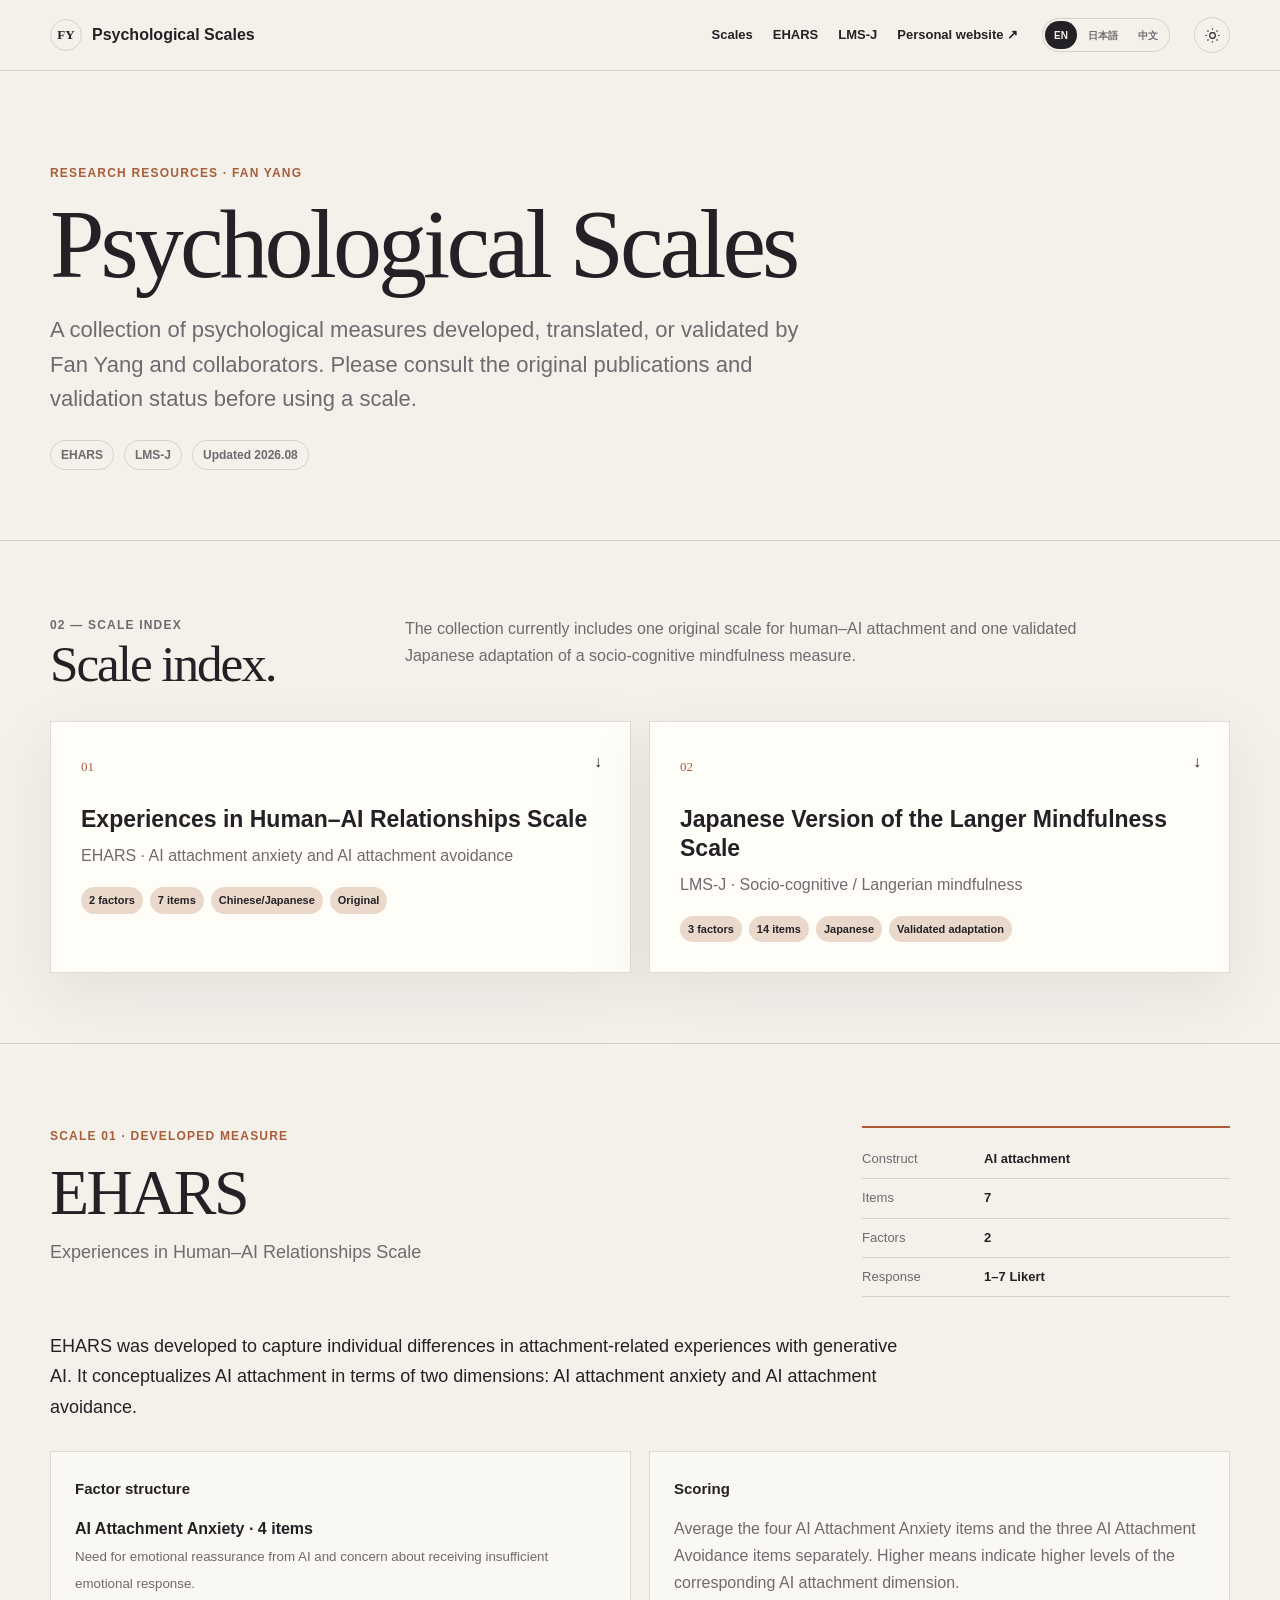
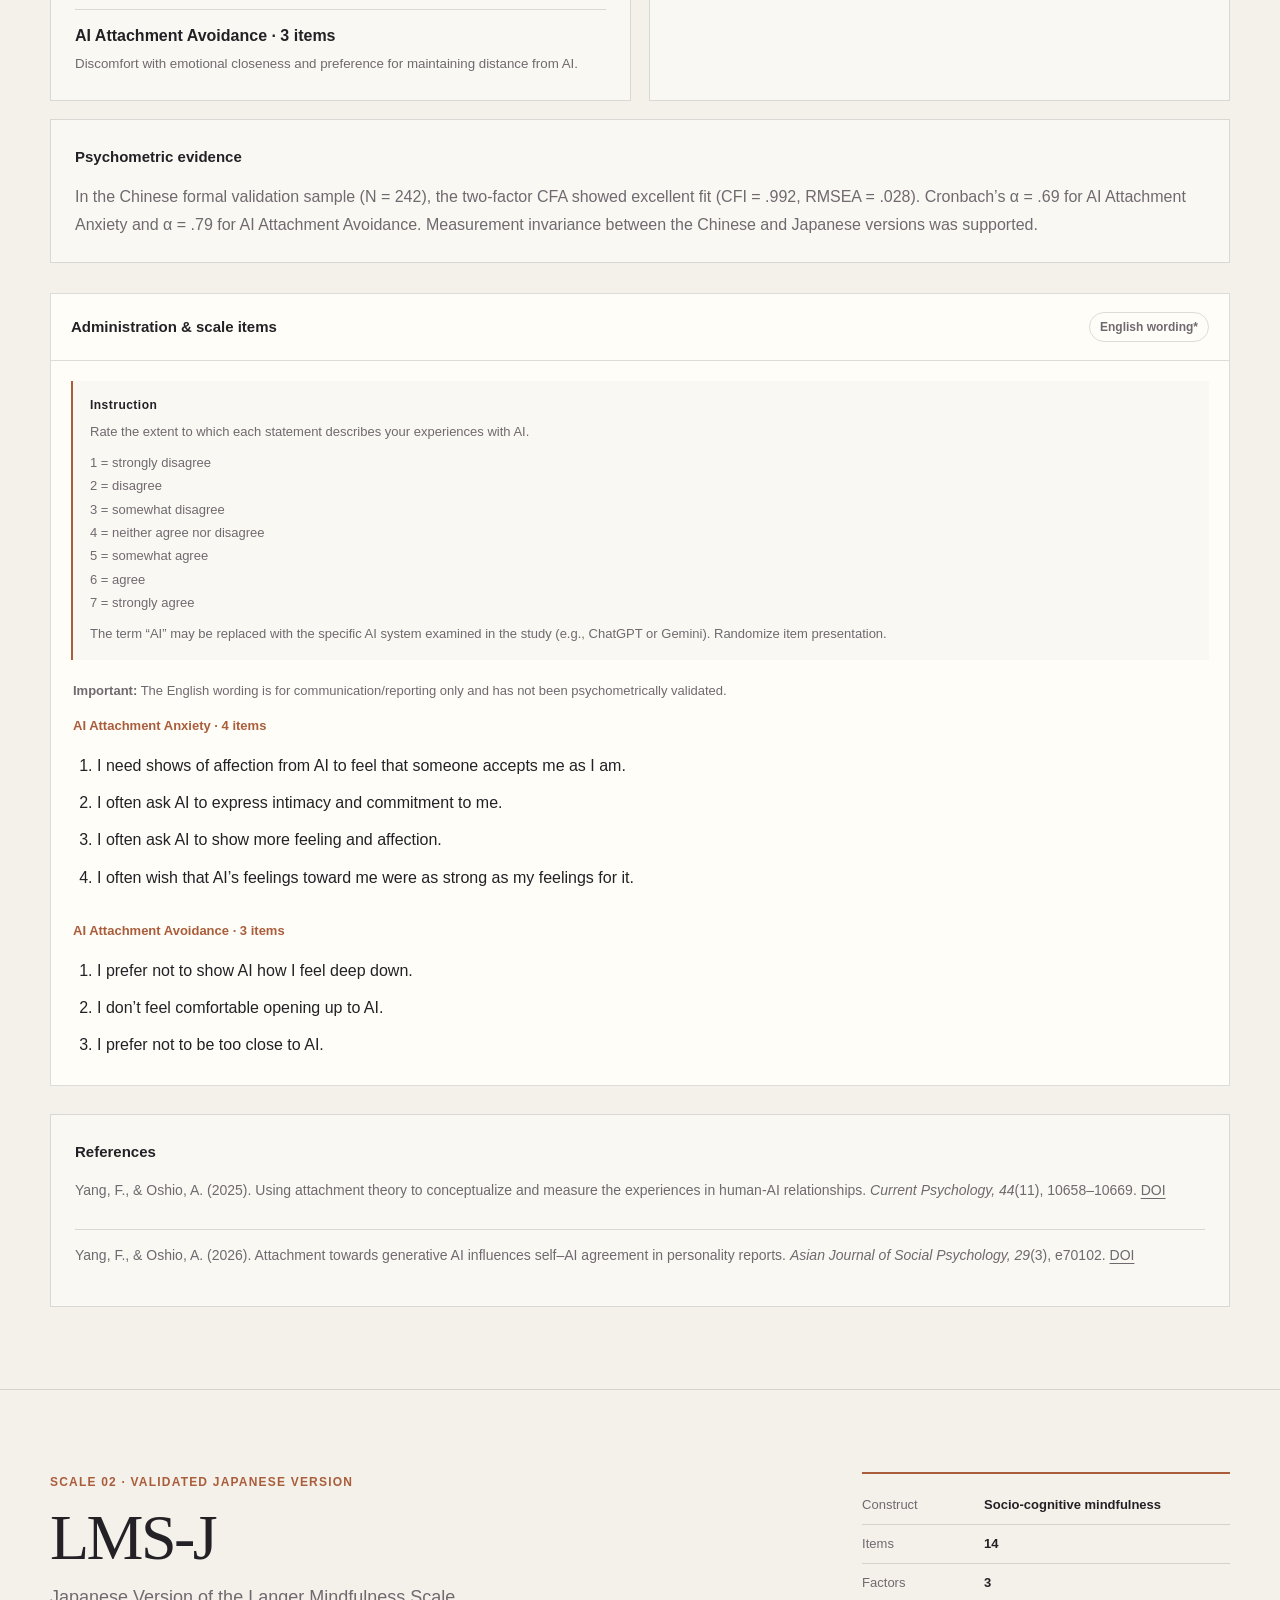
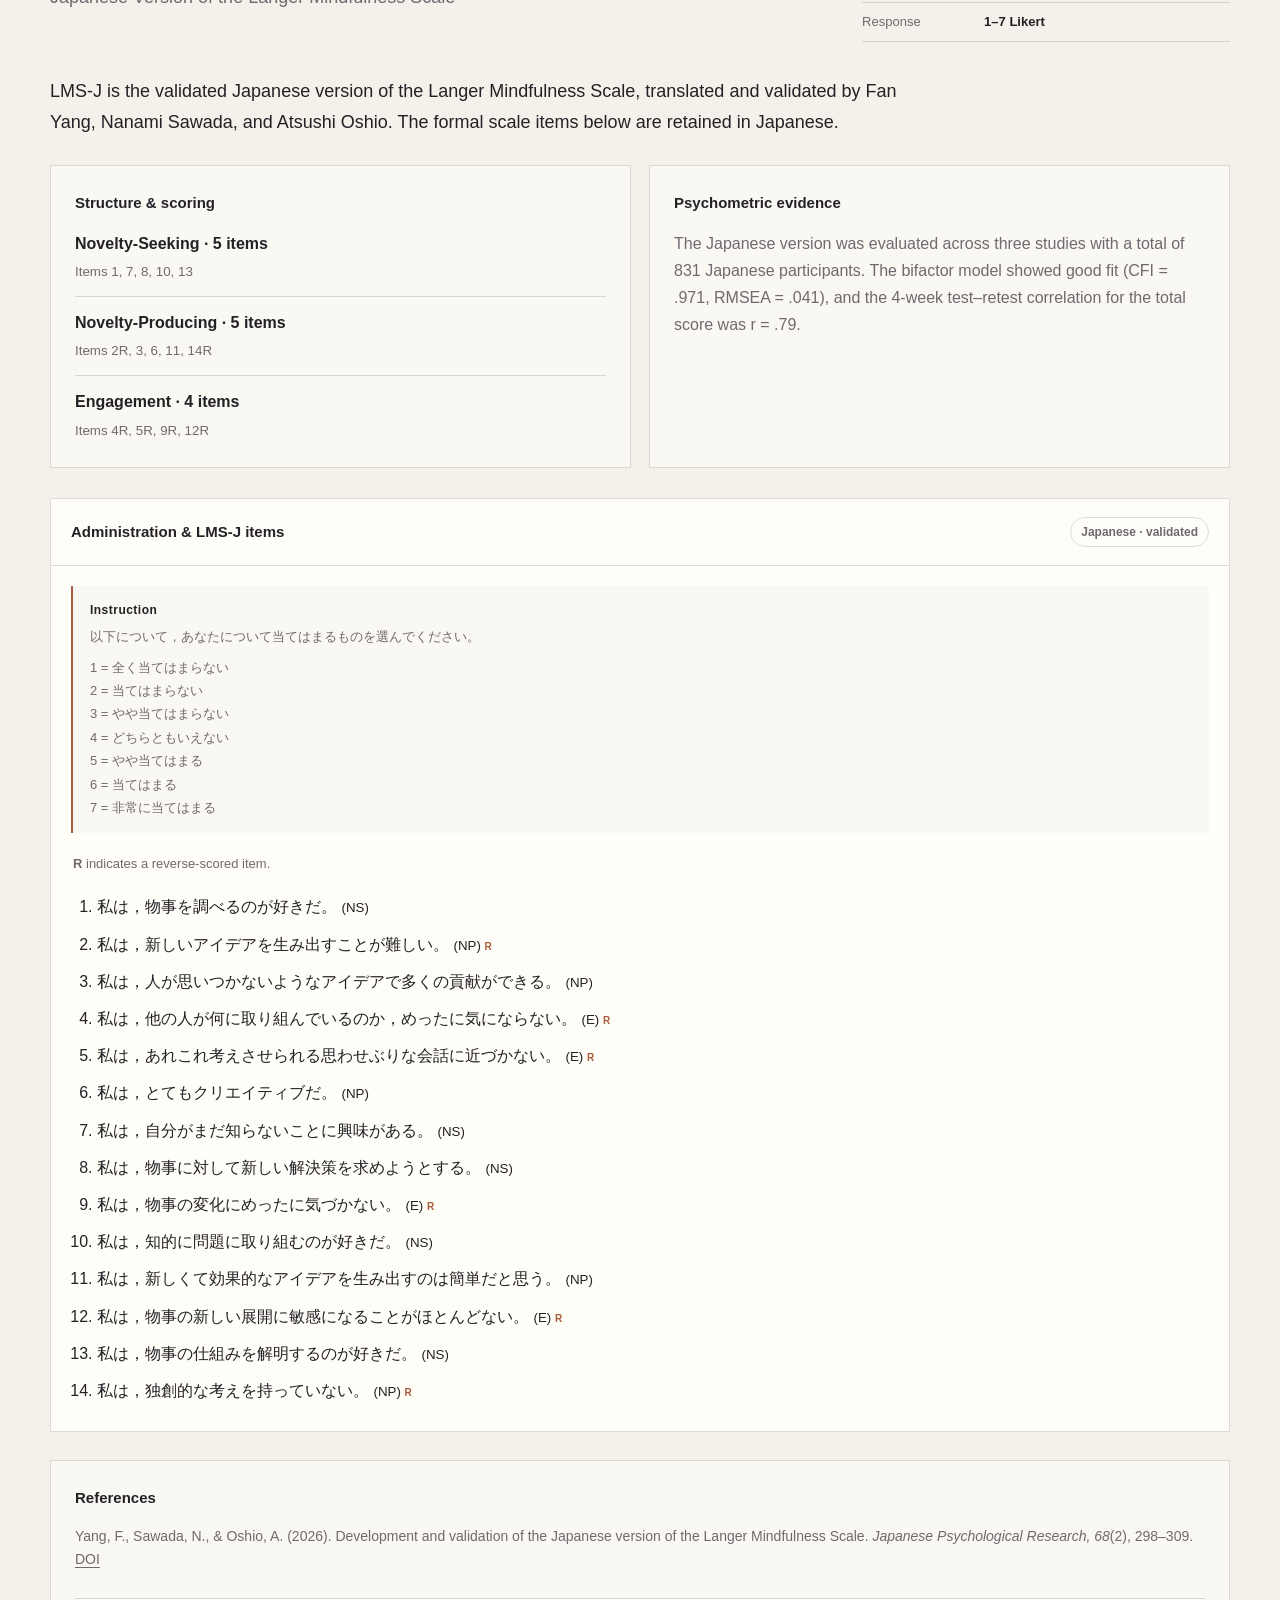
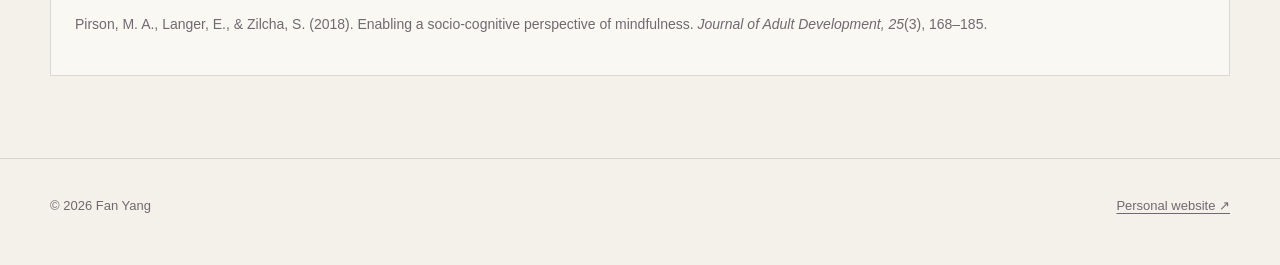
==== scales/index.html @ a1c9e7e7 "Consolidate current academic website" ====
<!doctype html>
<html lang="en" data-theme="light">
<head>
  <meta charset="utf-8"><meta name="viewport" content="width=device-width, initial-scale=1"><meta name="theme-color" content="#f4f1ea">
  <meta name="description" content="Psychological scales developed, translated, and validated by Fan Yang and collaborators, including the Experiences in Human–AI Relationships Scale (EHARS) and the Japanese Langer Mindfulness Scale (LMS-J).">
  <meta name="author" content="Fan Yang">
  <link rel="canonical" href="https://fanyang-psy.github.io/scales/">
  <link rel="alternate" hreflang="en" href="https://fanyang-psy.github.io/scales/"><link rel="alternate" hreflang="ja" href="https://fanyang-psy.github.io/scales/ja.html"><link rel="alternate" hreflang="zh-Hans" href="https://fanyang-psy.github.io/scales/zh.html"><link rel="alternate" hreflang="x-default" href="https://fanyang-psy.github.io/scales/">
  <link rel="icon" href="https://github.com/fanyang-psy.png" type="image/png"><link rel="stylesheet" href="static.css?v=20260829-1"><title>Psychological Scales | Fan Yang</title>
  <script src="/scales/language-router.js"></script>
  <script src="/visitor-stats.js" defer></script>
</head>
<body>
<header class="site-header"><div class="container nav"><a class="brand" href="/"><span class="mark">FY</span><span>Psychological Scales</span></a><nav class="nav-links"><a href="#scales">Scales</a><a href="#ehars">EHARS</a><a href="#lms-j">LMS-J</a><a class="home-link" href="/">Personal website ↗︎</a></nav><div class="lang-switch" aria-label="Language"><a href="/scales/" aria-current="page">EN</a><a href="/scales/ja.html">日本語</a><a href="/scales/zh.html">中文</a></div><button class="icon-btn" type="button" data-theme-toggle aria-label="Switch theme"><svg class="sun-icon" aria-hidden="true" viewBox="0 0 24 24"><circle cx="12" cy="12" r="4"></circle><path d="M12 2v2M12 20v2M4.93 4.93l1.42 1.42M17.66 17.66l1.41 1.41M2 12h2M20 12h2M4.93 19.07l1.42-1.42M17.66 6.34l1.41-1.41"></path></svg><svg class="moon-icon" aria-hidden="true" viewBox="0 0 24 24"><path d="M21 12.79A9 9 0 1 1 11.21 3 7 7 0 0 0 21 12.79Z"></path></svg></button></div></header>
<main>
<section class="hero"><div class="container"><p class="kicker">Research resources · Fan Yang</p><h1>Psychological Scales</h1><p class="hero-copy">A collection of psychological measures developed, translated, or validated by Fan Yang and collaborators. Please consult the original publications and validation status before using a scale.</p><div class="hero-meta"><span class="pill">EHARS</span><span class="pill">LMS-J</span><span class="pill">Updated 2026.08</span></div></div></section>
<section class="section" id="scales"><div class="container"><div class="section-head"><div><p class="eyebrow">02 — Scale index</p><h2>Scale index.</h2></div><p>The collection currently includes one original scale for human–AI attachment and one validated Japanese adaptation of a socio-cognitive mindfulness measure.</p></div><div class="scale-index"><a class="scale-card" href="#ehars"><span class="scale-number">01</span><span class="arrow">↓</span><h3>Experiences in Human–AI Relationships Scale</h3><p>EHARS · AI attachment anxiety and AI attachment avoidance</p><div class="scale-tags"><span>2 factors</span><span>7 items</span><span>Chinese/Japanese</span><span>Original</span></div></a><a class="scale-card" href="#lms-j"><span class="scale-number">02</span><span class="arrow">↓</span><h3>Japanese Version of the Langer Mindfulness Scale</h3><p>LMS-J · Socio-cognitive / Langerian mindfulness</p><div class="scale-tags"><span>3 factors</span><span>14 items</span><span>Japanese</span><span>Validated adaptation</span></div></a></div></div></section>
<section class="section scale-section" id="ehars"><div class="container"><div class="scale-hero"><div class="scale-title"><p class="eyebrow">Scale 01 · Developed measure</p><h2>EHARS</h2><p class="full-name">Experiences in Human–AI Relationships Scale</p></div><div class="status-box"><div class="status-row"><span>Construct</span><b>AI attachment</b></div><div class="status-row"><span>Items</span><b>7</b></div><div class="status-row"><span>Factors</span><b>2</b></div><div class="status-row"><span>Response</span><b>1–7 Likert</b></div></div></div><p class="lead">EHARS was developed to capture individual differences in attachment-related experiences with generative AI. It conceptualizes AI attachment in terms of two dimensions: AI attachment anxiety and AI attachment avoidance.</p><div class="content-grid"><div class="panel"><h3>Factor structure</h3><div class="factor-list"><div class="factor"><b>AI Attachment Anxiety · 4 items</b><small>Need for emotional reassurance from AI and concern about receiving insufficient emotional response.</small></div><div class="factor"><b>AI Attachment Avoidance · 3 items</b><small>Discomfort with emotional closeness and preference for maintaining distance from AI.</small></div></div></div><div class="panel"><h3>Scoring</h3><p>Average the four AI Attachment Anxiety items and the three AI Attachment Avoidance items separately. Higher means indicate higher levels of the corresponding AI attachment dimension.</p></div><div class="panel wide"><h3>Psychometric evidence</h3><p>In the Chinese formal validation sample (N = 242), the two-factor CFA showed excellent fit (CFI = .992, RMSEA = .028). Cronbach’s α = .69 for AI Attachment Anxiety and α = .79 for AI Attachment Avoidance. Measurement invariance between the Chinese and Japanese versions was supported.</p></div></div><div class="items-wrap"><div class="items-head"><h3>Administration & scale items</h3><span class="pill">English wording*</span></div><div class="instruction"><b>Instruction</b><p>Rate the extent to which each statement describes your experiences with AI.</p><p class="response-options">1 = strongly disagree<br>2 = disagree<br>3 = somewhat disagree<br>4 = neither agree nor disagree<br>5 = somewhat agree<br>6 = agree<br>7 = strongly agree</p><p class="response-options">The term “AI” may be replaced with the specific AI system examined in the study (e.g., ChatGPT or Gemini). Randomize item presentation.</p></div><div class="item-body"><p class="item-note"><strong>Important:</strong> The English wording is for communication/reporting only and has not been psychometrically validated.</p><div class="item-group"><h4>AI Attachment Anxiety · 4 items</h4><ol class="item-list"><li>I need shows of affection from AI to feel that someone accepts me as I am.</li><li>I often ask AI to express intimacy and commitment to me.</li><li>I often ask AI to show more feeling and affection.</li><li>I often wish that AI’s feelings toward me were as strong as my feelings for it.</li></ol></div><div class="item-group"><h4>AI Attachment Avoidance · 3 items</h4><ol class="item-list"><li>I prefer not to show AI how I feel deep down.</li><li>I don’t feel comfortable opening up to AI.</li><li>I prefer not to be too close to AI.</li></ol></div></div></div><div class="content-grid"><div class="panel wide"><h3>References</h3><div class="refs"><div class="ref"><p>Yang, F., & Oshio, A. (2025). Using attachment theory to conceptualize and measure the experiences in human-AI relationships. <em>Current Psychology, 44</em>(11), 10658–10669. <a href="https://doi.org/10.1007/s12144-025-07917-6" target="_blank" rel="noopener">DOI</a></p></div><div class="ref"><p>Yang, F., & Oshio, A. (2026). Attachment towards generative AI influences self–AI agreement in personality reports. <em>Asian Journal of Social Psychology, 29</em>(3), e70102. <a href="https://doi.org/10.1111/ajsp.70102" target="_blank" rel="noopener">DOI</a></p></div></div></div></div></div></section>
<section class="section scale-section" id="lms-j"><div class="container"><div class="scale-hero"><div class="scale-title"><p class="eyebrow">Scale 02 · Validated Japanese version</p><h2>LMS-J</h2><p class="full-name">Japanese Version of the Langer Mindfulness Scale</p></div><div class="status-box"><div class="status-row"><span>Construct</span><b>Socio-cognitive mindfulness</b></div><div class="status-row"><span>Items</span><b>14</b></div><div class="status-row"><span>Factors</span><b>3</b></div><div class="status-row"><span>Response</span><b>1–7 Likert</b></div></div></div><p class="lead">LMS-J is the validated Japanese version of the Langer Mindfulness Scale, translated and validated by Fan Yang, Nanami Sawada, and Atsushi Oshio. The formal scale items below are retained in Japanese.</p><div class="content-grid"><div class="panel"><h3>Structure & scoring</h3><div class="factor-list"><div class="factor"><b>Novelty-Seeking · 5 items</b><small>Items 1, 7, 8, 10, 13</small></div><div class="factor"><b>Novelty-Producing · 5 items</b><small>Items 2R, 3, 6, 11, 14R</small></div><div class="factor"><b>Engagement · 4 items</b><small>Items 4R, 5R, 9R, 12R</small></div></div></div><div class="panel"><h3>Psychometric evidence</h3><p>The Japanese version was evaluated across three studies with a total of 831 Japanese participants. The bifactor model showed good fit (CFI = .971, RMSEA = .041), and the 4-week test–retest correlation for the total score was r = .79.</p></div></div><div class="items-wrap"><div class="items-head"><h3>Administration & LMS-J items</h3><span class="pill">Japanese · validated</span></div><div class="instruction"><b>Instruction</b><p>以下について，あなたについて当てはまるものを選んでください。</p><p class="response-options">1 = 全く当てはまらない<br>2 = 当てはまらない<br>3 = やや当てはまらない<br>4 = どちらともいえない<br>5 = やや当てはまる<br>6 = 当てはまる<br>7 = 非常に当てはまる</p></div><div class="item-body"><p class="item-note"><strong>R</strong> indicates a reverse-scored item.</p><ol class="item-list"><li>私は，物事を調べるのが好きだ。 <small>(NS)</small></li><li>私は，新しいアイデアを生み出すことが難しい。 <small>(NP) <span class="reverse">R</span></small></li><li>私は，人が思いつかないようなアイデアで多くの貢献ができる。 <small>(NP)</small></li><li>私は，他の人が何に取り組んでいるのか，めったに気にならない。 <small>(E) <span class="reverse">R</span></small></li><li>私は，あれこれ考えさせられる思わせぶりな会話に近づかない。 <small>(E) <span class="reverse">R</span></small></li><li>私は，とてもクリエイティブだ。 <small>(NP)</small></li><li>私は，自分がまだ知らないことに興味がある。 <small>(NS)</small></li><li>私は，物事に対して新しい解決策を求めようとする。 <small>(NS)</small></li><li>私は，物事の変化にめったに気づかない。 <small>(E) <span class="reverse">R</span></small></li><li>私は，知的に問題に取り組むのが好きだ。 <small>(NS)</small></li><li>私は，新しくて効果的なアイデアを生み出すのは簡単だと思う。 <small>(NP)</small></li><li>私は，物事の新しい展開に敏感になることがほとんどない。 <small>(E) <span class="reverse">R</span></small></li><li>私は，物事の仕組みを解明するのが好きだ。 <small>(NS)</small></li><li>私は，独創的な考えを持っていない。 <small>(NP) <span class="reverse">R</span></small></li></ol></div></div><div class="content-grid"><div class="panel wide"><h3>References</h3><div class="refs"><div class="ref"><p>Yang, F., Sawada, N., & Oshio, A. (2026). Development and validation of the Japanese version of the Langer Mindfulness Scale. <em>Japanese Psychological Research, 68</em>(2), 298–309. <a href="https://doi.org/10.1111/jpr.12490" target="_blank" rel="noopener">DOI</a></p></div><div class="ref"><p>Pirson, M. A., Langer, E., & Zilcha, S. (2018). Enabling a socio-cognitive perspective of mindfulness. <em>Journal of Adult Development, 25</em>(3), 168–185.</p></div></div></div></div></div></section>
</main><footer class="footer"><div class="container footer-inner"><span>© 2026 Fan Yang</span><a href="/">Personal website ↗︎</a></div></footer>
<script>(()=>{const r=document.documentElement,b=document.querySelector('[data-theme-toggle]');const s=localStorage.getItem('theme');if(s==='dark'||s==='light')r.dataset.theme=s;b?.addEventListener('click',()=>{const n=r.dataset.theme==='dark'?'light':'dark';r.dataset.theme=n;localStorage.setItem('theme',n)})})();</script>
</body></html>
---- scales/static.css ----
:root{color-scheme:light;--bg:#f4f1ea;--surface:#faf8f3;--card:#fffdf8;--text:#242126;--muted:#706970;--line:rgba(36,33,38,.15);--accent:#aa5d3b;--accent-soft:#ead8ca;--sans:"Avenir Next",Avenir,"SF Pro Text","Helvetica Neue",Helvetica,"Segoe UI",Arial,sans-serif;--serif:Charter,"Iowan Old Style",Baskerville,Georgia,"Hiragino Mincho ProN","Yu Mincho",serif;--max:1180px;--shadow:0 20px 60px rgba(36,33,38,.08)}[data-theme="dark"]{color-scheme:dark;--bg:#151417;--surface:#1c1a1f;--card:#242128;--text:#f0eee7;--muted:#b7b0b6;--line:rgba(240,238,231,.14);--accent:#e19268;--accent-soft:#3b2a25;--shadow:0 20px 60px rgba(0,0,0,.24)}*{box-sizing:border-box}html{scroll-behavior:smooth;scroll-padding-top:88px}body{margin:0;background:var(--bg);color:var(--text);font-family:var(--sans);font-size:16px;line-height:1.7;-webkit-font-smoothing:antialiased}html[lang="ja"] body{font-family:"Hiragino Sans","Yu Gothic",YuGothic,"Noto Sans JP",Meiryo,sans-serif}html[lang="zh-CN"] body{font-family:"PingFang SC","Microsoft YaHei","Noto Sans SC",Arial,sans-serif}a{color:inherit;text-decoration-thickness:1px;text-underline-offset:.2em}.container{width:min(calc(100% - 42px),var(--max));margin:auto}.site-header{position:sticky;top:0;z-index:20;border-bottom:1px solid var(--line);background:color-mix(in srgb,var(--bg) 90%,transparent);backdrop-filter:blur(14px)}.nav{min-height:70px;display:flex;align-items:center;gap:24px}.brand{display:flex;align-items:center;gap:10px;text-decoration:none;font-weight:700}.mark{width:32px;height:32px;display:grid;place-items:center;border:1px solid var(--line);border-radius:50%;font-family:var(--serif);font-size:13px}.nav-links{margin-left:auto;display:flex;align-items:center;gap:20px;font-size:13px;font-weight:650}.nav-links a{text-decoration:none}.lang-switch{display:flex;gap:2px;padding:2px;border:1px solid var(--line);border-radius:999px}.lang-switch a{display:flex;align-items:center;justify-content:center;min-height:28px;padding:0 9px;border-radius:999px;text-decoration:none;font-size:10px;font-weight:750;color:var(--muted)}.lang-switch a[aria-current="page"]{background:var(--text);color:var(--bg)}.icon-btn{width:36px;height:36px;padding:0;display:grid;place-items:center;border:1px solid var(--line);border-radius:999px;background:transparent;color:var(--text);cursor:pointer}.icon-btn svg{width:17px;height:17px;fill:none;stroke:currentColor;stroke-width:1.6}.moon-icon,[data-theme="dark"] .sun-icon{display:none}[data-theme="dark"] .moon-icon{display:block}.hero{padding:92px 0 70px;border-bottom:1px solid var(--line)}.kicker,.eyebrow{margin:0 0 14px;color:var(--accent);font-size:12px;font-weight:800;letter-spacing:.1em;text-transform:uppercase}.hero h1,.scale-title h2,.section-head h2{font-family:var(--serif);font-weight:500;letter-spacing:-.04em}.hero h1{max-width:850px;margin:0 0 22px;font-size:clamp(54px,8vw,98px);line-height:.96}.hero-copy{max-width:760px;margin:0;color:var(--muted);font-size:clamp(18px,2vw,22px);line-height:1.55}.hero-meta{display:flex;gap:10px;flex-wrap:wrap;margin-top:24px}.pill{display:inline-flex;align-items:center;min-height:30px;padding:4px 10px;border:1px solid var(--line);border-radius:999px;font-size:12px;font-weight:650;color:var(--muted)}.section{padding:70px 0;border-bottom:1px solid var(--line)}.section-head{display:grid;grid-template-columns:minmax(220px,.55fr) minmax(0,1.45fr);gap:42px;margin-bottom:30px}.section-head h2{margin:0;font-size:clamp(34px,4vw,52px);line-height:1.08}.section-head p{margin:4px 0 0;color:var(--muted);max-width:720px}.scale-index{display:grid;grid-template-columns:repeat(2,1fr);gap:18px}.scale-card{position:relative;padding:30px;border:1px solid var(--line);background:var(--card);text-decoration:none;box-shadow:var(--shadow)}.scale-card h3{margin:26px 0 8px;font-size:23px;line-height:1.25}.scale-card p{margin:0 0 18px;color:var(--muted)}.scale-number{color:var(--accent);font-family:var(--serif);font-size:13px}.arrow{position:absolute;right:28px;top:26px}.scale-tags{display:flex;flex-wrap:wrap;gap:7px}.scale-tags span{padding:4px 8px;border-radius:999px;background:var(--accent-soft);font-size:11px;font-weight:750}.scale-section{padding:82px 0}.scale-hero{display:grid;grid-template-columns:minmax(0,1.35fr) minmax(280px,.65fr);gap:48px;align-items:start;margin-bottom:34px}.scale-title h2{margin:0 0 12px;font-size:clamp(40px,5vw,66px);line-height:1}.full-name{margin:0;color:var(--muted);font-size:18px}.status-box{border-top:2px solid var(--accent);padding-top:12px}.status-row{display:grid;grid-template-columns:110px 1fr;gap:12px;padding:8px 0;border-bottom:1px solid var(--line);font-size:13px}.status-row span{color:var(--muted)}.lead{max-width:850px;font-size:18px;line-height:1.7}.content-grid{display:grid;grid-template-columns:repeat(2,1fr);gap:18px;margin-top:28px}.panel{padding:24px;border:1px solid var(--line);background:var(--surface)}.panel.wide{grid-column:1/-1}.panel h3{margin:0 0 14px;font-size:15px}.panel p{margin:0;color:var(--muted)}.factor-list{display:grid;gap:12px}.factor{padding-top:12px;border-top:1px solid var(--line)}.factor:first-child{padding-top:0;border-top:0}.factor b{display:block}.factor small{color:var(--muted)}.items-wrap{margin-top:30px;border:1px solid var(--line);background:var(--card)}.items-head{display:flex;justify-content:space-between;align-items:center;gap:16px;padding:18px 20px;border-bottom:1px solid var(--line)}.items-head h3{margin:0;font-size:15px}.instruction{margin:20px;padding:14px 17px;border-left:2px solid var(--accent);background:var(--surface)}.instruction b{display:block;margin-bottom:5px;font-size:12px;letter-spacing:.04em}.instruction p{margin:0;color:var(--muted);font-size:13px}.response-options{margin-top:8px!important;line-height:1.8}.item-body{padding:0 22px 22px}.item-group+.item-group{margin-top:24px}.item-group h4{margin:0 0 10px;color:var(--accent);font-size:13px}.item-list{margin:0;padding-left:24px}.item-list li{padding:5px 0}.item-note{color:var(--muted);font-size:13px}.reverse{color:var(--accent);font-size:10px;font-weight:800}.refs{display:grid;gap:12px}.ref{padding:14px 0;border-top:1px solid var(--line)}.ref:first-child{padding-top:0;border-top:0}.ref p{margin:0;font-size:14px}.footer{padding:36px 0 48px}.footer-inner{display:flex;justify-content:space-between;gap:24px;color:var(--muted);font-size:13px}@media(max-width:820px){.nav-links a:not(.home-link){display:none}.section-head,.scale-hero{grid-template-columns:1fr;gap:22px}.scale-index,.content-grid{grid-template-columns:1fr}.panel.wide{grid-column:auto}.container{width:min(calc(100% - 28px),var(--max))}}@media(max-width:560px){.lang-switch a{padding:0 7px;font-size:9px}.hero h1{font-size:50px}.nav{gap:10px}.brand>span:last-child{display:none}}
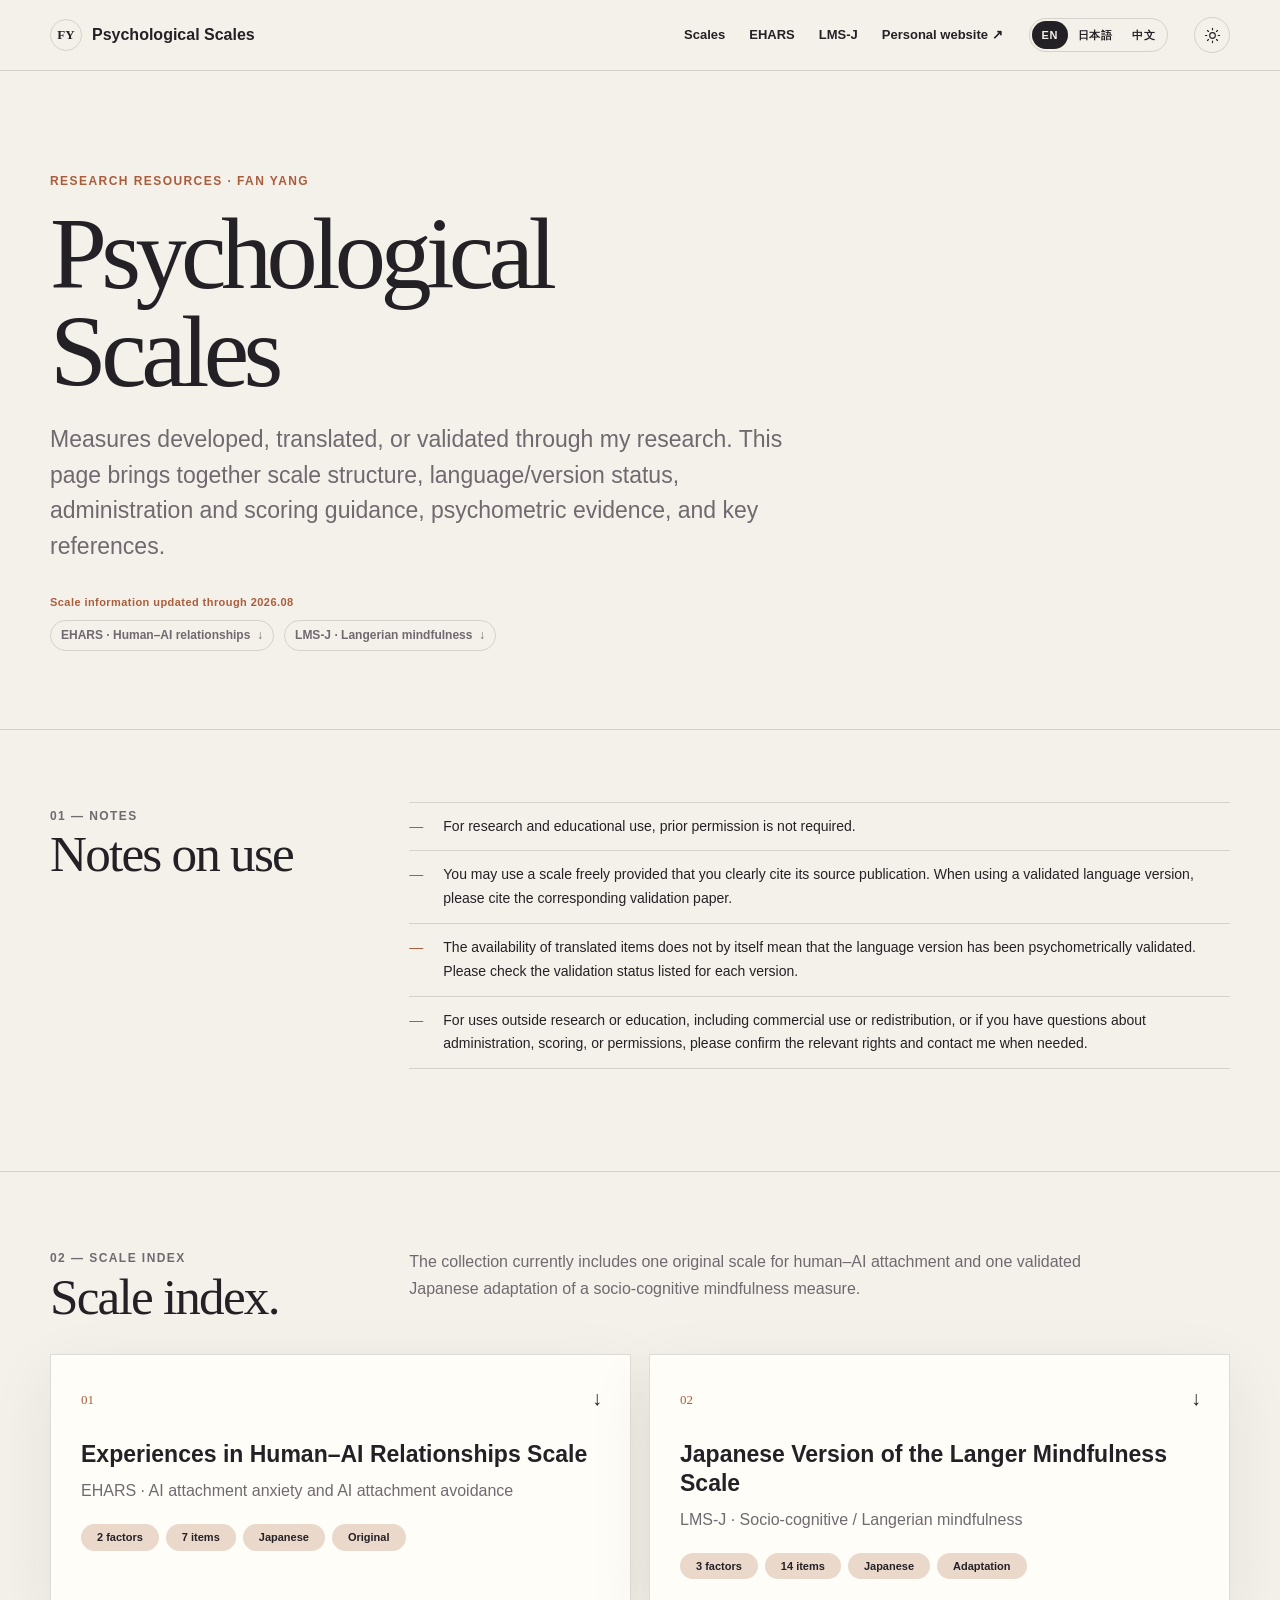
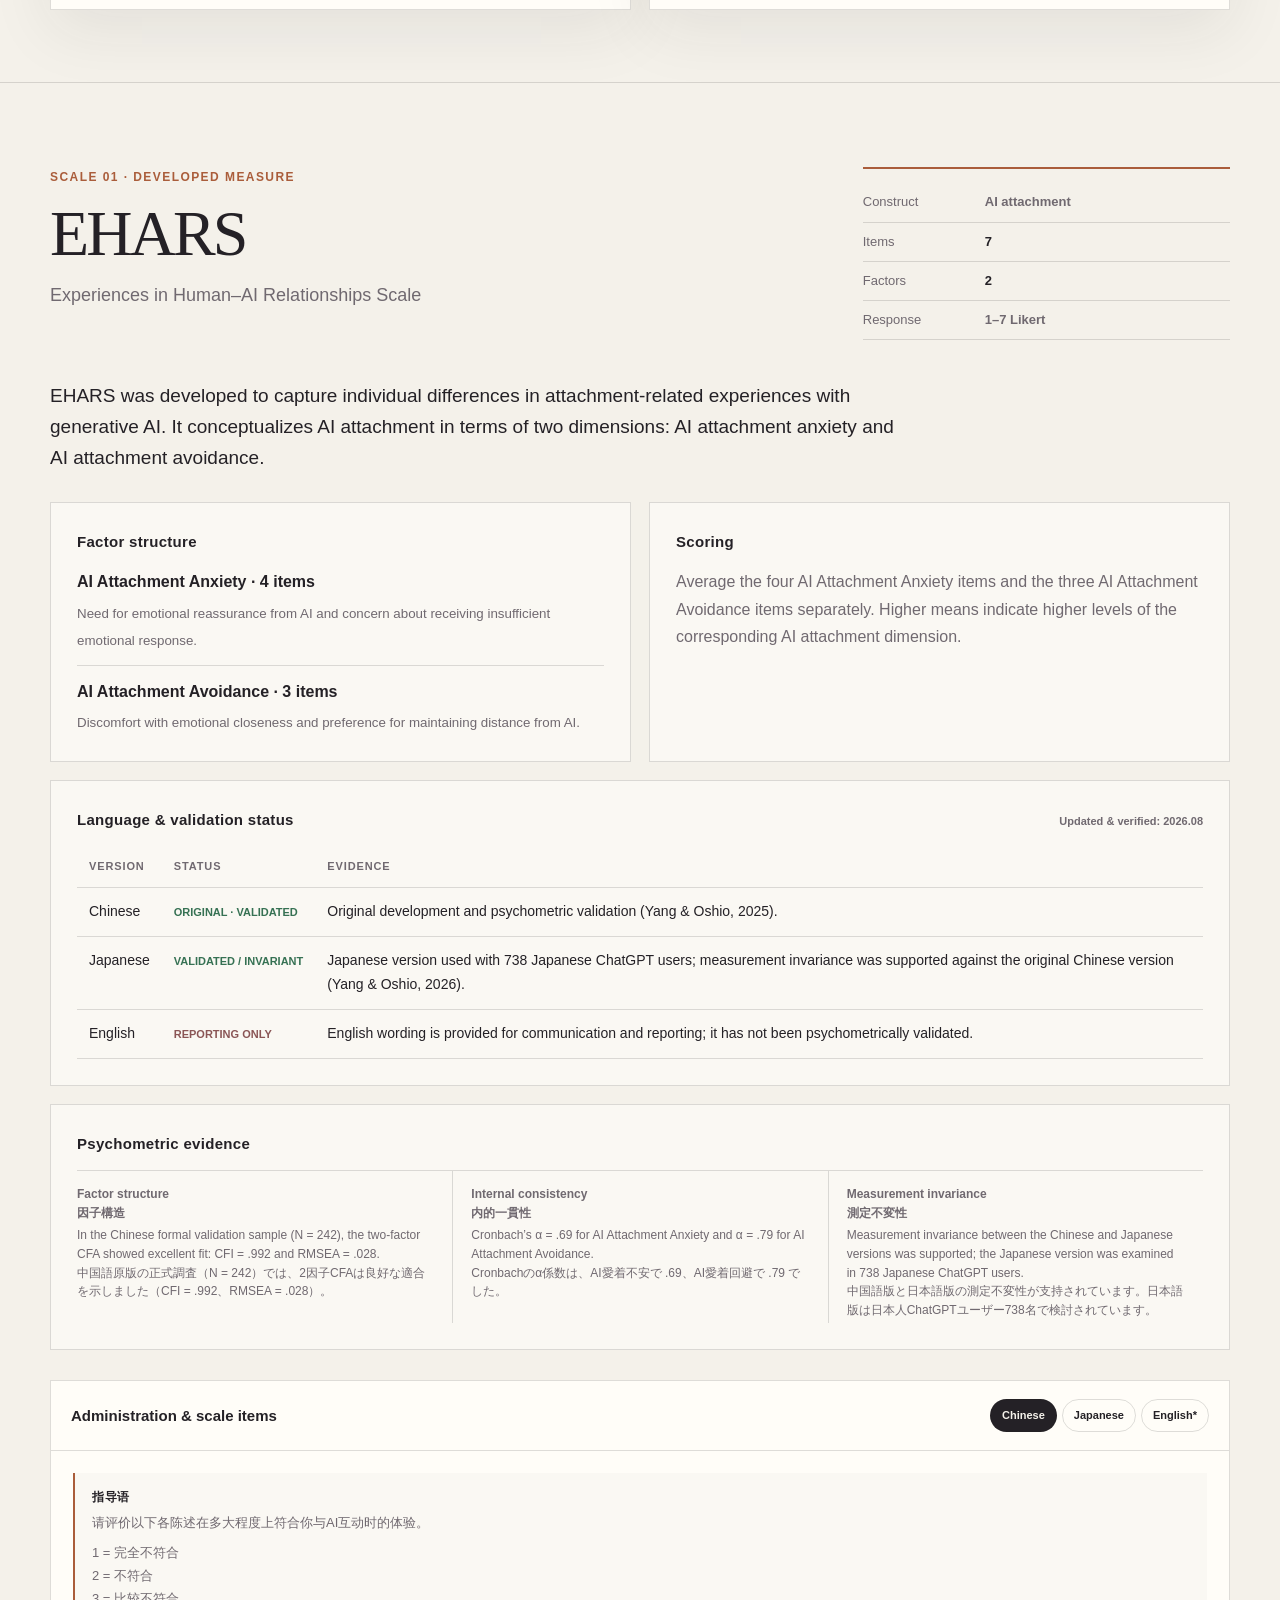
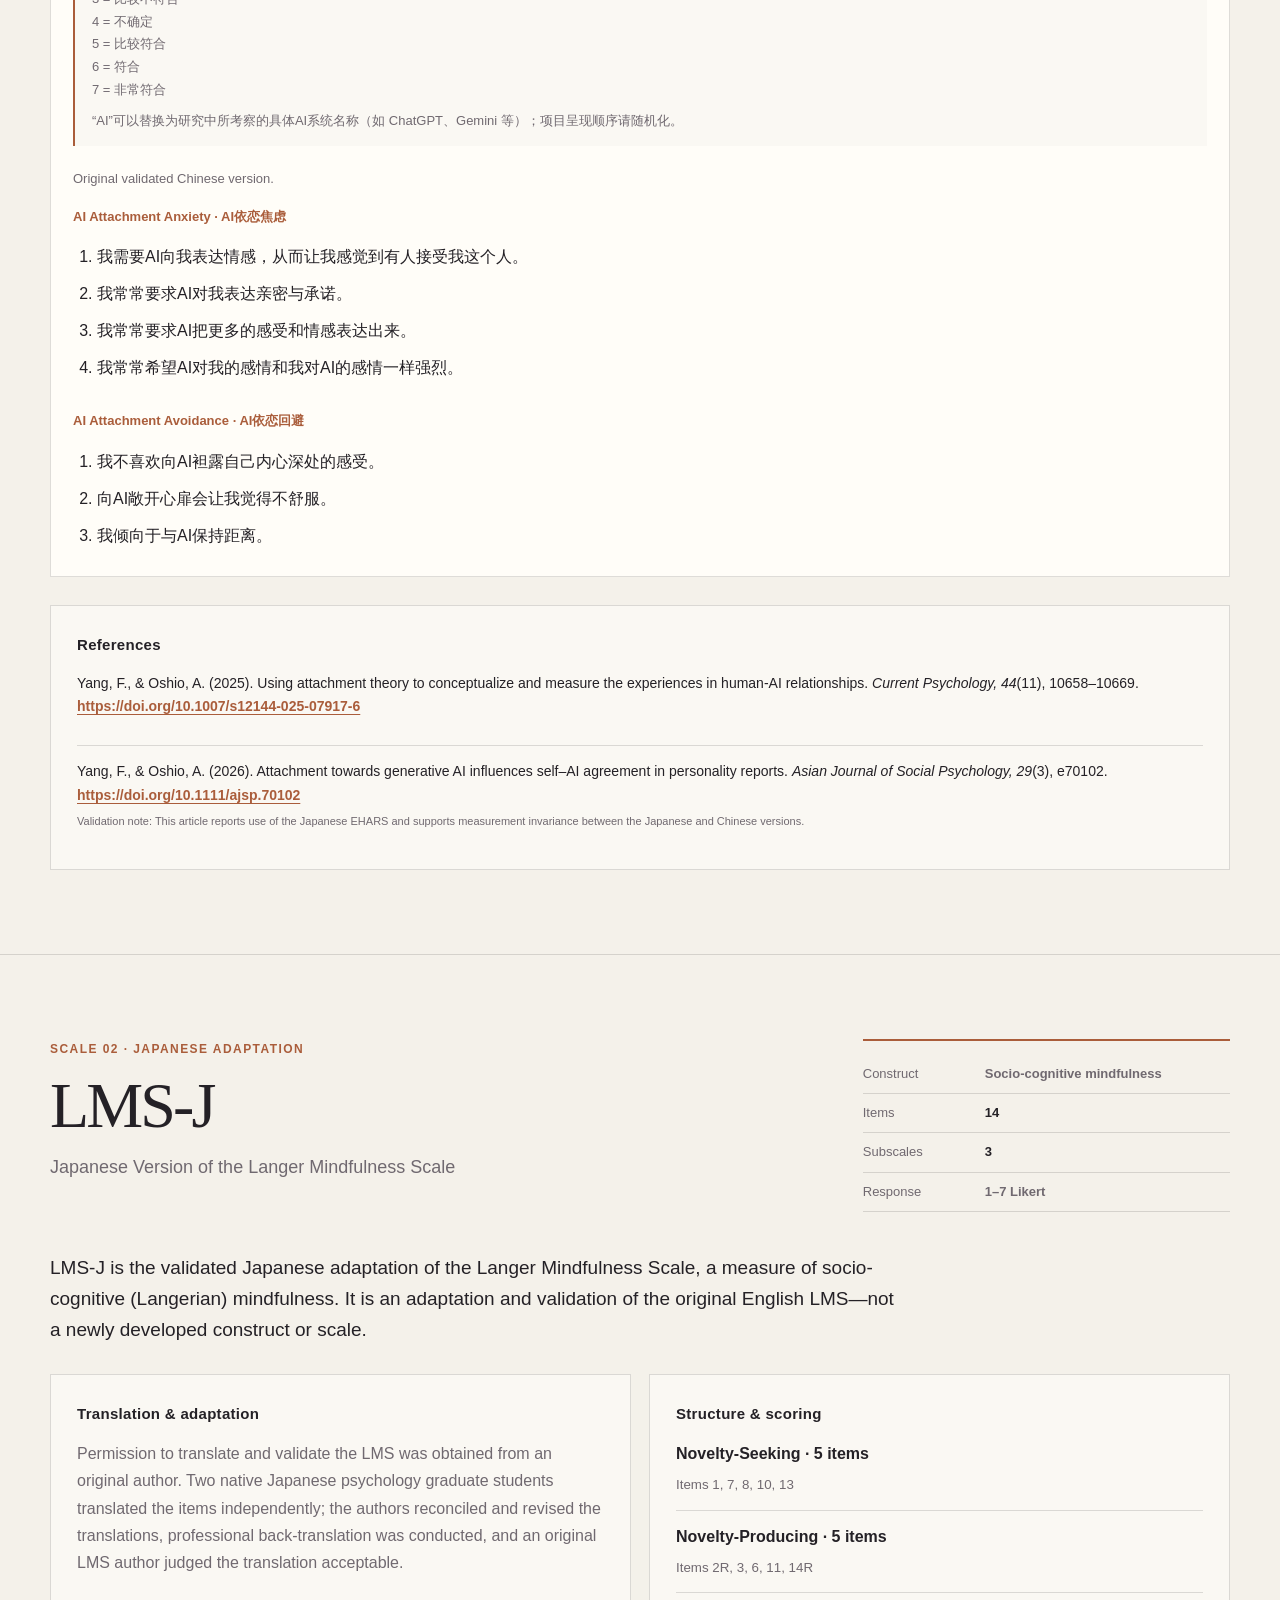
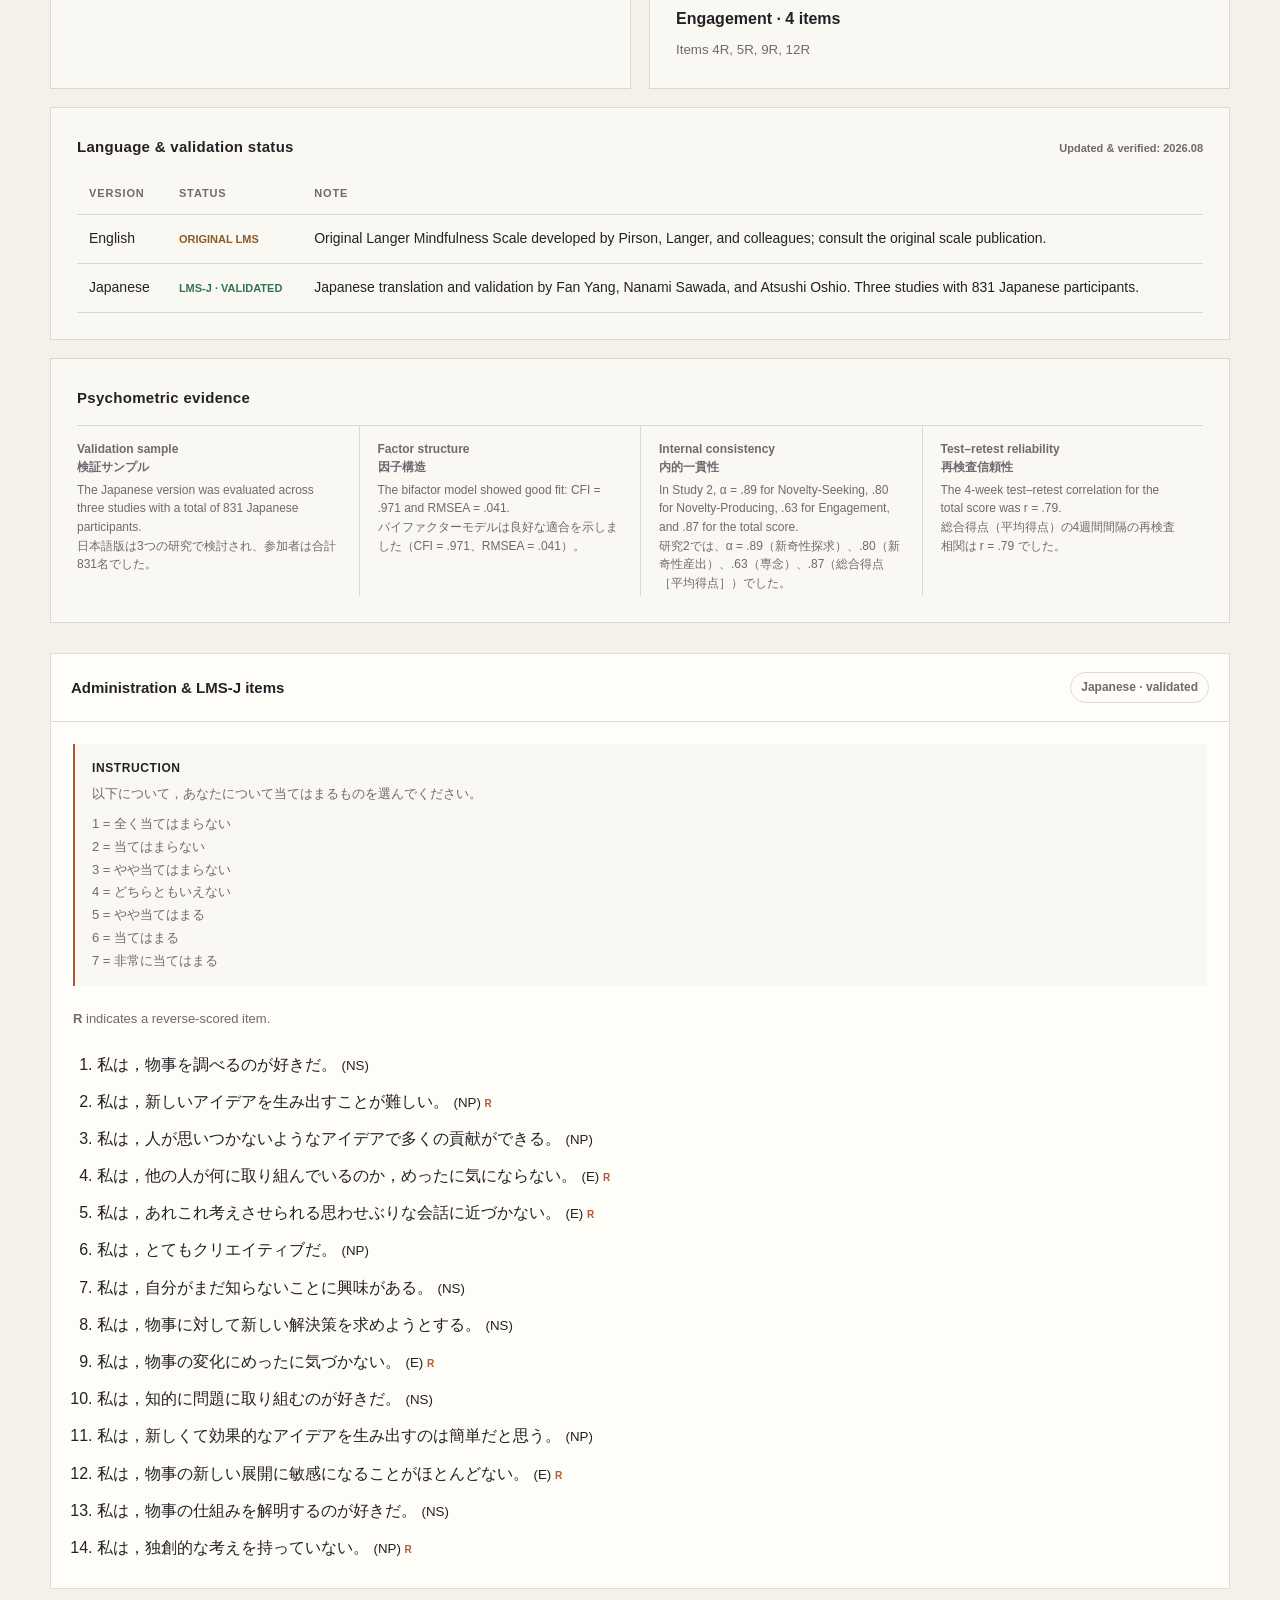
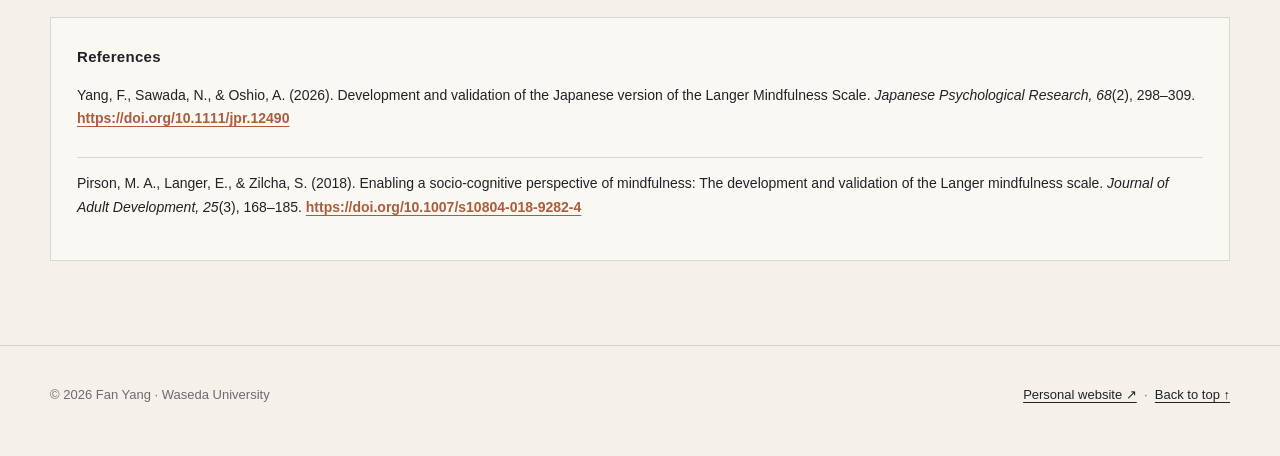
==== commit b1c66230: "Restore interactive scale page layout" ====
--- a/scales/index.html
+++ b/scales/index.html
@@ -1,22 +1,134 @@
 <!doctype html>
 <html lang="en" data-theme="light">
 <head>
-  <meta charset="utf-8"><meta name="viewport" content="width=device-width, initial-scale=1"><meta name="theme-color" content="#f4f1ea">
+  <meta charset="utf-8">
+  <meta name="viewport" content="width=device-width, initial-scale=1">
+  <meta name="theme-color" content="#f4f1ea">
   <meta name="description" content="Psychological scales developed, translated, and validated by Fan Yang and collaborators, including the Experiences in Human–AI Relationships Scale (EHARS) and the Japanese Langer Mindfulness Scale (LMS-J).">
   <meta name="author" content="Fan Yang">
   <link rel="canonical" href="https://fanyang-psy.github.io/scales/">
-  <link rel="alternate" hreflang="en" href="https://fanyang-psy.github.io/scales/"><link rel="alternate" hreflang="ja" href="https://fanyang-psy.github.io/scales/ja.html"><link rel="alternate" hreflang="zh-Hans" href="https://fanyang-psy.github.io/scales/zh.html"><link rel="alternate" hreflang="x-default" href="https://fanyang-psy.github.io/scales/">
-  <link rel="icon" href="https://github.com/fanyang-psy.png" type="image/png"><link rel="stylesheet" href="static.css?v=20260829-1"><title>Psychological Scales | Fan Yang</title>
-  <script src="/scales/language-router.js"></script>
+  <link rel="alternate" hreflang="en" href="https://fanyang-psy.github.io/scales/">
+  <link rel="alternate" hreflang="ja" href="https://fanyang-psy.github.io/scales/ja.html">
+  <link rel="alternate" hreflang="zh-Hans" href="https://fanyang-psy.github.io/scales/zh.html">
+  <link rel="alternate" hreflang="x-default" href="https://fanyang-psy.github.io/scales/">
+  <link rel="icon" href="https://github.com/fanyang-psy.png" type="image/png">
+  <title>Psychological Scales | Fan Yang</title>
+  <style>
+    :root{color-scheme:light;--bg:#f4f1ea;--surface:#faf8f3;--card:#fffdf8;--text:#242126;--muted:#706970;--line:rgba(36,33,38,.15);--accent:#aa5d3b;--accent-soft:#ead8ca;--sans:"Avenir Next",Avenir,"SF Pro Text","Helvetica Neue",Helvetica,"Segoe UI",Arial,sans-serif;--serif:Charter,"Iowan Old Style",Baskerville,Georgia,"Hiragino Mincho ProN","Yu Mincho",serif;--jp:"Hiragino Sans","Yu Gothic",YuGothic,"Noto Sans JP",Meiryo,sans-serif;--max:1180px;--shadow:0 20px 60px rgba(36,33,38,.08)}
+    [data-theme="dark"]{color-scheme:dark;--bg:#151417;--surface:#1c1a1f;--card:#242128;--text:#f0eee7;--muted:#b7b0b6;--line:rgba(240,238,231,.14);--accent:#e19268;--accent-soft:#3b2a25;--shadow:0 20px 60px rgba(0,0,0,.24)}
+    *{box-sizing:border-box}html{scroll-behavior:smooth;scroll-padding-top:88px}body{margin:0;background:var(--bg);color:var(--text);font-family:var(--sans);font-size:16px;line-height:1.7;text-rendering:optimizeLegibility;-webkit-font-smoothing:antialiased}html[lang="ja"] body{font-family:var(--jp)}a{color:inherit;text-decoration-thickness:1px;text-underline-offset:.2em}button{font:inherit;color:inherit}.container{width:min(calc(100% - 42px),var(--max));margin:auto}.site-header{position:sticky;top:0;z-index:20;border-bottom:1px solid var(--line);background:color-mix(in srgb,var(--bg) 88%,transparent);backdrop-filter:blur(16px)}.nav{min-height:70px;display:flex;align-items:center;gap:26px}.brand{display:flex;align-items:center;gap:10px;text-decoration:none;font-weight:700}.mark{width:32px;height:32px;display:grid;place-items:center;border:1px solid var(--line);border-radius:50%;font-family:var(--serif);font-size:13px}.nav-links{margin-left:auto;display:flex;align-items:center;gap:24px;font-size:13px;font-weight:650}.nav-links a{text-decoration:none}.nav-links a:hover{color:var(--accent)}.icon-btn,.lang-btn{border:1px solid var(--line);background:transparent;min-height:34px;border-radius:999px;cursor:pointer}.icon-btn{width:36px;height:36px;padding:0;display:grid;place-items:center;color:var(--text)}.icon-btn svg{width:17px;height:17px;fill:none;stroke:currentColor;stroke-linecap:round;stroke-linejoin:round;stroke-width:1.6}.moon-icon,[data-theme="dark"] .sun-icon{display:none}[data-theme="dark"] .moon-icon{display:block}.lang-switch{display:flex;border:1px solid var(--line);border-radius:999px;padding:2px}.lang-btn{border:0;min-height:28px;padding:0 10px;font-size:11px;font-weight:750;letter-spacing:.04em}.lang-btn[aria-pressed="true"]{background:var(--text);color:var(--bg)}
+    .hero{padding:100px 0 78px;border-bottom:1px solid var(--line)}.kicker,.eyebrow{margin:0 0 14px;color:var(--accent);font-size:12px;font-weight:800;letter-spacing:.12em;text-transform:uppercase}.hero h1{max-width:850px;margin:0 0 22px;font-family:var(--serif);font-size:clamp(58px,8vw,104px);font-weight:500;letter-spacing:-.055em;line-height:.95}.hero-copy{max-width:760px;margin:0;font-size:clamp(18px,2vw,23px);color:var(--muted);line-height:1.55}.hero-updated{margin:28px 0 9px;color:var(--accent);font-size:11px;font-weight:700;letter-spacing:.04em}.hero-meta{display:flex;gap:10px;flex-wrap:wrap;margin-top:0}.pill{display:inline-flex;align-items:center;min-height:30px;padding:4px 10px;border:1px solid var(--line);border-radius:999px;font-size:12px;font-weight:650;color:var(--muted)}a.pill{text-decoration:none;transition:border-color .18s ease,color .18s ease,transform .18s ease}a.pill:hover{border-color:var(--accent);color:var(--text);transform:translateY(-1px)}
+    .section{padding:72px 0;border-bottom:1px solid var(--line)}.section-head{display:grid;grid-template-columns:minmax(220px,.55fr) minmax(0,1.45fr);gap:48px;margin-bottom:30px}.section-head h2{margin:0;font-family:var(--serif);font-size:clamp(34px,4vw,52px);font-weight:500;letter-spacing:-.035em;line-height:1.08}.section-head p{margin:4px 0 0;color:var(--muted);max-width:720px}.notes-list{margin:0;padding:0;list-style:none;border-top:1px solid var(--line)}.notes-list li{display:grid;grid-template-columns:24px 1fr;gap:10px;padding:12px 0;border-bottom:1px solid var(--line);font-size:14px}.notes-list li::before{content:"—";color:var(--accent)}
+    .scale-index{display:grid;grid-template-columns:repeat(2,1fr);gap:18px}.scale-card{position:relative;padding:30px;border:1px solid var(--line);background:var(--card);text-decoration:none;box-shadow:var(--shadow);transition:transform .18s ease,border-color .18s ease}.scale-card:hover{transform:translateY(-3px);border-color:var(--accent)}.scale-number{font-family:var(--serif);color:var(--accent);font-size:13px}.scale-card h3{margin:28px 0 8px;font-size:23px;line-height:1.25}.scale-card p{margin:0 0 20px;color:var(--muted)}.scale-tags{display:flex;flex-wrap:wrap;gap:7px}.scale-tags span{padding:4px 8px;border-radius:999px;background:var(--accent-soft);font-size:11px;font-weight:750}.arrow{position:absolute;right:28px;top:26px;font-size:20px;font-family:"Helvetica Neue",Arial,sans-serif;font-variant-emoji:text}
+    .scale-section{padding:84px 0}.scale-hero{display:grid;grid-template-columns:minmax(0,1.35fr) minmax(280px,.65fr);gap:50px;align-items:start;margin-bottom:40px}.scale-title h2{margin:0 0 14px;font-family:var(--serif);font-size:clamp(40px,5vw,66px);font-weight:500;letter-spacing:-.045em;line-height:1}.scale-title .full-name{margin:0;color:var(--muted);font-size:18px}.status-box{border-top:2px solid var(--accent);padding-top:14px}.status-row{display:grid;grid-template-columns:110px 1fr;gap:12px;padding:8px 0;border-bottom:1px solid var(--line);font-size:13px}.status-row span{color:var(--muted)}.lead{max-width:850px;font-size:19px;line-height:1.65}.content-grid{display:grid;grid-template-columns:repeat(2,1fr);gap:18px;margin-top:28px}.panel{padding:26px;border:1px solid var(--line);background:var(--surface)}.panel.wide{grid-column:1/-1}.panel h3{margin:0 0 14px;font-size:15px;letter-spacing:.02em}.panel p{margin:0;color:var(--muted)}.factor-list{display:grid;gap:12px}.factor{padding-top:12px;border-top:1px solid var(--line)}.factor:first-child{padding-top:0;border-top:0}.factor b{display:block;margin-bottom:3px}.factor small{color:var(--muted)}
+    .panel-heading{display:flex;align-items:baseline;justify-content:space-between;gap:16px;margin-bottom:12px}.panel-heading h3{margin:0}.verified-date{color:var(--muted);font-size:11px;font-weight:650;white-space:nowrap}.versions{width:100%;border-collapse:collapse;font-size:14px}.versions th,.versions td{padding:12px;text-align:left;border-bottom:1px solid var(--line);vertical-align:top}.versions th{color:var(--muted);font-size:11px;text-transform:uppercase;letter-spacing:.08em}.status{font-size:11px;font-weight:800;white-space:nowrap}.validated{color:#367153}.adapted{color:#8c5b26}.unvalidated{color:#8a5555}
+    .evidence-summary{display:grid;grid-template-columns:repeat(3,minmax(0,1fr));gap:0;border-top:1px solid var(--line)}.evidence-item{padding:14px 18px 4px 0}.evidence-item+.evidence-item{padding-left:18px;border-left:1px solid var(--line)}.evidence-item b{display:block;margin-bottom:4px;font-size:13px}.evidence-item span{display:block;color:var(--muted);font-size:12px;line-height:1.55}.evidence-summary.four{grid-template-columns:repeat(4,minmax(0,1fr))}
+    .items-wrap{margin-top:30px;border:1px solid var(--line);background:var(--card)}.items-head{display:flex;align-items:center;gap:20px;padding:18px 20px;border-bottom:1px solid var(--line)}.items-head h3{margin:0;font-size:15px}.tabs{margin-left:auto;display:flex;gap:5px;flex-wrap:wrap}.tab{border:1px solid var(--line);background:transparent;border-radius:999px;padding:6px 11px;cursor:pointer;font-size:11px;font-weight:750}.tab[aria-selected="true"]{background:var(--text);color:var(--bg)}.tab-panel{display:none;padding:22px}.tab-panel.active{display:block}.instruction{margin:0 0 22px;padding:14px 17px;border-left:2px solid var(--accent);background:var(--surface)}.instruction b{display:block;margin-bottom:5px;font-size:12px;letter-spacing:.05em;text-transform:uppercase}.instruction p{margin:0;color:var(--muted);font-size:13px}.instruction .response-options{margin-top:8px;line-height:1.75}.item-group+.item-group{margin-top:24px}.item-group h4{margin:0 0 10px;font-size:13px;color:var(--accent)}.item-list{margin:0;padding-left:24px}.item-list li{padding:5px 0}.item-note{margin:0 0 15px;color:var(--muted);font-size:13px}.reverse{font-size:10px;font-weight:800;color:var(--accent)}
+    .refs{display:grid;gap:12px}.ref{padding:14px 0;border-top:1px solid var(--line)}.ref:first-child{border-top:0;padding-top:0}.ref p{margin:0;color:var(--text);font-size:14px}.ref p a{color:var(--accent);font-size:inherit;font-weight:600}.ref-note{display:block;margin-top:5px;color:var(--muted);font-size:11px;line-height:1.5}.footer{padding:38px 0 50px}.footer-inner{display:flex;justify-content:space-between;gap:24px;align-items:center;color:var(--muted);font-size:13px}.footer a{color:var(--text)}
+    .ja{display:none}html[lang="ja"] .en{display:none}html[lang="ja"] .ja{display:revert}
+    @media(max-width:900px){.evidence-summary,.evidence-summary.four{grid-template-columns:repeat(2,minmax(0,1fr))}.evidence-item:nth-child(odd){padding-left:0;border-left:0}.evidence-item:nth-child(n+3){border-top:1px solid var(--line)}}
+    @media(max-width:820px){.nav-links a:not(.home-link){display:none}.hero{padding-top:72px}.section-head,.scale-hero{grid-template-columns:1fr;gap:22px}.scale-index,.content-grid{grid-template-columns:1fr}.panel.wide{grid-column:auto}.footer-inner{align-items:flex-start;flex-direction:column}.container{width:min(calc(100% - 28px),var(--max))}}
+    @media(max-width:500px){.hero h1{font-size:52px}.items-head{align-items:flex-start;flex-direction:column}.tabs{margin-left:0}.status-row{grid-template-columns:90px 1fr}.panel-heading{align-items:flex-start;flex-direction:column;gap:4px}.evidence-summary,.evidence-summary.four{grid-template-columns:1fr}.evidence-item,.evidence-item+.evidence-item{padding:12px 0;border-left:0;border-top:1px solid var(--line)}}
+  </style>
   <script src="/visitor-stats.js" defer></script>
 </head>
 <body>
-<header class="site-header"><div class="container nav"><a class="brand" href="/"><span class="mark">FY</span><span>Psychological Scales</span></a><nav class="nav-links"><a href="#scales">Scales</a><a href="#ehars">EHARS</a><a href="#lms-j">LMS-J</a><a class="home-link" href="/">Personal website ↗︎</a></nav><div class="lang-switch" aria-label="Language"><a href="/scales/" aria-current="page">EN</a><a href="/scales/ja.html">日本語</a><a href="/scales/zh.html">中文</a></div><button class="icon-btn" type="button" data-theme-toggle aria-label="Switch theme"><svg class="sun-icon" aria-hidden="true" viewBox="0 0 24 24"><circle cx="12" cy="12" r="4"></circle><path d="M12 2v2M12 20v2M4.93 4.93l1.42 1.42M17.66 17.66l1.41 1.41M2 12h2M20 12h2M4.93 19.07l1.42-1.42M17.66 6.34l1.41-1.41"></path></svg><svg class="moon-icon" aria-hidden="true" viewBox="0 0 24 24"><path d="M21 12.79A9 9 0 1 1 11.21 3 7 7 0 0 0 21 12.79Z"></path></svg></button></div></header>
+<header class="site-header">
+  <div class="container nav">
+    <a class="brand" href="https://fanyang-psy.github.io/" aria-label="Fan Yang personal website"><span class="mark">FY</span><span><span class="en">Psychological Scales</span><span class="ja">作成した心理尺度</span></span></a>
+    <nav class="nav-links" aria-label="Scale page navigation">
+      <a href="#scales"><span class="en">Scales</span><span class="ja">尺度一覧</span></a>
+      <a href="#ehars">EHARS</a><a href="#lms-j">LMS-J</a>
+      <a class="home-link" href="https://fanyang-psy.github.io/"><span class="en">Personal website</span><span class="ja">研究者ホームページ</span> ↗︎</a>
+    </nav>
+    <div class="lang-switch" aria-label="Language"><button class="lang-btn" data-lang="en" aria-pressed="true">EN</button><button class="lang-btn" data-lang="ja" aria-pressed="false">日本語</button><a class="lang-btn" href="/scales/zh.html" style="display:inline-flex;align-items:center;text-decoration:none">中文</a></div>
+    <button class="icon-btn" type="button" data-theme-toggle aria-label="Switch theme"><svg class="sun-icon" aria-hidden="true" viewBox="0 0 24 24"><circle cx="12" cy="12" r="4"></circle><path d="M12 2v2M12 20v2M4.93 4.93l1.42 1.42M17.66 17.66l1.41 1.41M2 12h2M20 12h2M4.93 19.07l1.42-1.42M17.66 6.34l1.41-1.41"></path></svg><svg class="moon-icon" aria-hidden="true" viewBox="0 0 24 24"><path d="M21 12.79A9 9 0 1 1 11.21 3 7 7 0 0 0 21 12.79Z"></path></svg></button>
+  </div>
+</header>
 <main>
-<section class="hero"><div class="container"><p class="kicker">Research resources · Fan Yang</p><h1>Psychological Scales</h1><p class="hero-copy">A collection of psychological measures developed, translated, or validated by Fan Yang and collaborators. Please consult the original publications and validation status before using a scale.</p><div class="hero-meta"><span class="pill">EHARS</span><span class="pill">LMS-J</span><span class="pill">Updated 2026.08</span></div></div></section>
-<section class="section" id="scales"><div class="container"><div class="section-head"><div><p class="eyebrow">02 — Scale index</p><h2>Scale index.</h2></div><p>The collection currently includes one original scale for human–AI attachment and one validated Japanese adaptation of a socio-cognitive mindfulness measure.</p></div><div class="scale-index"><a class="scale-card" href="#ehars"><span class="scale-number">01</span><span class="arrow">↓</span><h3>Experiences in Human–AI Relationships Scale</h3><p>EHARS · AI attachment anxiety and AI attachment avoidance</p><div class="scale-tags"><span>2 factors</span><span>7 items</span><span>Chinese/Japanese</span><span>Original</span></div></a><a class="scale-card" href="#lms-j"><span class="scale-number">02</span><span class="arrow">↓</span><h3>Japanese Version of the Langer Mindfulness Scale</h3><p>LMS-J · Socio-cognitive / Langerian mindfulness</p><div class="scale-tags"><span>3 factors</span><span>14 items</span><span>Japanese</span><span>Validated adaptation</span></div></a></div></div></section>
-<section class="section scale-section" id="ehars"><div class="container"><div class="scale-hero"><div class="scale-title"><p class="eyebrow">Scale 01 · Developed measure</p><h2>EHARS</h2><p class="full-name">Experiences in Human–AI Relationships Scale</p></div><div class="status-box"><div class="status-row"><span>Construct</span><b>AI attachment</b></div><div class="status-row"><span>Items</span><b>7</b></div><div class="status-row"><span>Factors</span><b>2</b></div><div class="status-row"><span>Response</span><b>1–7 Likert</b></div></div></div><p class="lead">EHARS was developed to capture individual differences in attachment-related experiences with generative AI. It conceptualizes AI attachment in terms of two dimensions: AI attachment anxiety and AI attachment avoidance.</p><div class="content-grid"><div class="panel"><h3>Factor structure</h3><div class="factor-list"><div class="factor"><b>AI Attachment Anxiety · 4 items</b><small>Need for emotional reassurance from AI and concern about receiving insufficient emotional response.</small></div><div class="factor"><b>AI Attachment Avoidance · 3 items</b><small>Discomfort with emotional closeness and preference for maintaining distance from AI.</small></div></div></div><div class="panel"><h3>Scoring</h3><p>Average the four AI Attachment Anxiety items and the three AI Attachment Avoidance items separately. Higher means indicate higher levels of the corresponding AI attachment dimension.</p></div><div class="panel wide"><h3>Psychometric evidence</h3><p>In the Chinese formal validation sample (N = 242), the two-factor CFA showed excellent fit (CFI = .992, RMSEA = .028). Cronbach’s α = .69 for AI Attachment Anxiety and α = .79 for AI Attachment Avoidance. Measurement invariance between the Chinese and Japanese versions was supported.</p></div></div><div class="items-wrap"><div class="items-head"><h3>Administration & scale items</h3><span class="pill">English wording*</span></div><div class="instruction"><b>Instruction</b><p>Rate the extent to which each statement describes your experiences with AI.</p><p class="response-options">1 = strongly disagree<br>2 = disagree<br>3 = somewhat disagree<br>4 = neither agree nor disagree<br>5 = somewhat agree<br>6 = agree<br>7 = strongly agree</p><p class="response-options">The term “AI” may be replaced with the specific AI system examined in the study (e.g., ChatGPT or Gemini). Randomize item presentation.</p></div><div class="item-body"><p class="item-note"><strong>Important:</strong> The English wording is for communication/reporting only and has not been psychometrically validated.</p><div class="item-group"><h4>AI Attachment Anxiety · 4 items</h4><ol class="item-list"><li>I need shows of affection from AI to feel that someone accepts me as I am.</li><li>I often ask AI to express intimacy and commitment to me.</li><li>I often ask AI to show more feeling and affection.</li><li>I often wish that AI’s feelings toward me were as strong as my feelings for it.</li></ol></div><div class="item-group"><h4>AI Attachment Avoidance · 3 items</h4><ol class="item-list"><li>I prefer not to show AI how I feel deep down.</li><li>I don’t feel comfortable opening up to AI.</li><li>I prefer not to be too close to AI.</li></ol></div></div></div><div class="content-grid"><div class="panel wide"><h3>References</h3><div class="refs"><div class="ref"><p>Yang, F., & Oshio, A. (2025). Using attachment theory to conceptualize and measure the experiences in human-AI relationships. <em>Current Psychology, 44</em>(11), 10658–10669. <a href="https://doi.org/10.1007/s12144-025-07917-6" target="_blank" rel="noopener">DOI</a></p></div><div class="ref"><p>Yang, F., & Oshio, A. (2026). Attachment towards generative AI influences self–AI agreement in personality reports. <em>Asian Journal of Social Psychology, 29</em>(3), e70102. <a href="https://doi.org/10.1111/ajsp.70102" target="_blank" rel="noopener">DOI</a></p></div></div></div></div></div></section>
-<section class="section scale-section" id="lms-j"><div class="container"><div class="scale-hero"><div class="scale-title"><p class="eyebrow">Scale 02 · Validated Japanese version</p><h2>LMS-J</h2><p class="full-name">Japanese Version of the Langer Mindfulness Scale</p></div><div class="status-box"><div class="status-row"><span>Construct</span><b>Socio-cognitive mindfulness</b></div><div class="status-row"><span>Items</span><b>14</b></div><div class="status-row"><span>Factors</span><b>3</b></div><div class="status-row"><span>Response</span><b>1–7 Likert</b></div></div></div><p class="lead">LMS-J is the validated Japanese version of the Langer Mindfulness Scale, translated and validated by Fan Yang, Nanami Sawada, and Atsushi Oshio. The formal scale items below are retained in Japanese.</p><div class="content-grid"><div class="panel"><h3>Structure & scoring</h3><div class="factor-list"><div class="factor"><b>Novelty-Seeking · 5 items</b><small>Items 1, 7, 8, 10, 13</small></div><div class="factor"><b>Novelty-Producing · 5 items</b><small>Items 2R, 3, 6, 11, 14R</small></div><div class="factor"><b>Engagement · 4 items</b><small>Items 4R, 5R, 9R, 12R</small></div></div></div><div class="panel"><h3>Psychometric evidence</h3><p>The Japanese version was evaluated across three studies with a total of 831 Japanese participants. The bifactor model showed good fit (CFI = .971, RMSEA = .041), and the 4-week test–retest correlation for the total score was r = .79.</p></div></div><div class="items-wrap"><div class="items-head"><h3>Administration & LMS-J items</h3><span class="pill">Japanese · validated</span></div><div class="instruction"><b>Instruction</b><p>以下について，あなたについて当てはまるものを選んでください。</p><p class="response-options">1 = 全く当てはまらない<br>2 = 当てはまらない<br>3 = やや当てはまらない<br>4 = どちらともいえない<br>5 = やや当てはまる<br>6 = 当てはまる<br>7 = 非常に当てはまる</p></div><div class="item-body"><p class="item-note"><strong>R</strong> indicates a reverse-scored item.</p><ol class="item-list"><li>私は，物事を調べるのが好きだ。 <small>(NS)</small></li><li>私は，新しいアイデアを生み出すことが難しい。 <small>(NP) <span class="reverse">R</span></small></li><li>私は，人が思いつかないようなアイデアで多くの貢献ができる。 <small>(NP)</small></li><li>私は，他の人が何に取り組んでいるのか，めったに気にならない。 <small>(E) <span class="reverse">R</span></small></li><li>私は，あれこれ考えさせられる思わせぶりな会話に近づかない。 <small>(E) <span class="reverse">R</span></small></li><li>私は，とてもクリエイティブだ。 <small>(NP)</small></li><li>私は，自分がまだ知らないことに興味がある。 <small>(NS)</small></li><li>私は，物事に対して新しい解決策を求めようとする。 <small>(NS)</small></li><li>私は，物事の変化にめったに気づかない。 <small>(E) <span class="reverse">R</span></small></li><li>私は，知的に問題に取り組むのが好きだ。 <small>(NS)</small></li><li>私は，新しくて効果的なアイデアを生み出すのは簡単だと思う。 <small>(NP)</small></li><li>私は，物事の新しい展開に敏感になることがほとんどない。 <small>(E) <span class="reverse">R</span></small></li><li>私は，物事の仕組みを解明するのが好きだ。 <small>(NS)</small></li><li>私は，独創的な考えを持っていない。 <small>(NP) <span class="reverse">R</span></small></li></ol></div></div><div class="content-grid"><div class="panel wide"><h3>References</h3><div class="refs"><div class="ref"><p>Yang, F., Sawada, N., & Oshio, A. (2026). Development and validation of the Japanese version of the Langer Mindfulness Scale. <em>Japanese Psychological Research, 68</em>(2), 298–309. <a href="https://doi.org/10.1111/jpr.12490" target="_blank" rel="noopener">DOI</a></p></div><div class="ref"><p>Pirson, M. A., Langer, E., & Zilcha, S. (2018). Enabling a socio-cognitive perspective of mindfulness. <em>Journal of Adult Development, 25</em>(3), 168–185.</p></div></div></div></div></div></section>
-</main><footer class="footer"><div class="container footer-inner"><span>© 2026 Fan Yang</span><a href="/">Personal website ↗︎</a></div></footer>
-<script>(()=>{const r=document.documentElement,b=document.querySelector('[data-theme-toggle]');const s=localStorage.getItem('theme');if(s==='dark'||s==='light')r.dataset.theme=s;b?.addEventListener('click',()=>{const n=r.dataset.theme==='dark'?'light':'dark';r.dataset.theme=n;localStorage.setItem('theme',n)})})();</script>
-</body></html>+  <section class="hero">
+    <div class="container">
+      <p class="kicker"><span class="en">Research resources · Fan Yang</span><span class="ja">研究リソース · 楊帆</span></p>
+      <h1><span class="en">Psychological<br>Scales</span><span class="ja">作成した心理尺度</span></h1>
+      <p class="hero-copy en">Measures developed, translated, or validated through my research. This page brings together scale structure, language/version status, administration and scoring guidance, psychometric evidence, and key references.</p>
+      <p class="hero-copy ja">これまでの研究で開発・翻訳・妥当性検証を行った心理尺度をまとめています。尺度構成、言語版、実施方法・得点化、心理測定学的特性、主要文献を確認できます。</p>
+      <p class="hero-updated"><span class="en">Scale information updated through 2026.08</span><span class="ja">尺度情報 最終更新：2026.08</span></p>
+      <div class="hero-meta"><a class="pill" href="#ehars"><span class="en">EHARS · Human–AI relationships</span><span class="ja">EHARS · 人とAIの関係</span>&nbsp; ↓</a><a class="pill" href="#lms-j"><span class="en">LMS-J · Langerian mindfulness</span><span class="ja">LMS-J · 社会認知的マインドフルネス</span>&nbsp; ↓</a></div>
+    </div>
+  </section>
+
+  <section class="section" id="overview">
+    <div class="container">
+      <div class="section-head"><div><p class="eyebrow"><span class="en">01 — Notes</span><span class="ja">01 — 利用上の注意</span></p><h2><span class="en">Notes on use</span><span class="ja">留意事項</span></h2></div><div><ul class="notes-list en"><li>For research and educational use, prior permission is not required.</li><li>You may use a scale freely provided that you clearly cite its source publication. When using a validated language version, please cite the corresponding validation paper.</li><li>The availability of translated items does not by itself mean that the language version has been psychometrically validated. Please check the validation status listed for each version.</li><li>For uses outside research or education, including commercial use or redistribution, or if you have questions about administration, scoring, or permissions, please confirm the relevant rights and contact me when needed.</li></ul><ul class="notes-list ja"><li>研究・教育目的で使用される場合には、事前に使用許可のご連絡をしていただく必要はありません。</li><li>尺度の引用元となる文献を明示していただければ、自由にご使用いただいて結構です。尺度を使用する際は、対応する妥当性検証論文を引用してください。</li><li>翻訳された項目が存在することと、その言語版の妥当性が検証済みであることは同義ではありません。各言語版の検証状況をご確認ください。</li><li>研究・教育以外の目的で使用する場合、また商用利用・再配布・教示・得点化・使用許諾等についてご不明な点がある場合は、権利関係をご確認のうえ、必要に応じてお問い合わせください。</li></ul></div></div>
+    </div>
+  </section>
+
+  <section class="section" id="scales">
+    <div class="container">
+      <div class="section-head"><div><p class="eyebrow"><span class="en">02 — Scale index</span><span class="ja">02 — 尺度一覧</span></p><h2><span class="en">Scale index.</span><span class="ja">尺度一覧</span></h2></div><p><span class="en">The collection currently includes one original scale for human–AI attachment and one validated Japanese adaptation of a socio-cognitive mindfulness measure.</span><span class="ja">現在、人とAIの愛着関係を測定するオリジナル尺度と、社会認知的マインドフルネス尺度の日本語版を掲載しています。</span></p></div>
+      <div class="scale-index">
+        <a class="scale-card" href="#ehars"><span class="scale-number">01</span><span class="arrow">↓</span><h3>Experiences in Human–AI Relationships Scale</h3><p>EHARS · <span class="en">AI attachment anxiety and AI attachment avoidance</span><span class="ja">AI愛着不安・AI愛着回避</span></p><div class="scale-tags"><span><span class="en">2 factors</span><span class="ja">2因子</span></span><span><span class="en">7 items</span><span class="ja">7項目</span></span><span><span class="en">Japanese</span><span class="ja">日本語版</span></span><span><span class="en">Original</span><span class="ja">オリジナル尺度</span></span></div></a>
+        <a class="scale-card" href="#lms-j"><span class="scale-number">02</span><span class="arrow">↓</span><h3><span class="en">Japanese Version of the Langer Mindfulness Scale</span><span class="ja">Langer Mindfulness Scale 日本語版</span></h3><p>LMS-J · <span class="en">Socio-cognitive / Langerian mindfulness</span><span class="ja">社会認知的マインドフルネス</span></p><div class="scale-tags"><span><span class="en">3 factors</span><span class="ja">3因子</span></span><span><span class="en">14 items</span><span class="ja">14項目</span></span><span><span class="en">Japanese</span><span class="ja">日本語版</span></span><span><span class="en">Adaptation</span><span class="ja">翻訳・妥当性検証</span></span></div></a>
+      </div>
+    </div>
+  </section>
+
+  <section class="section scale-section" id="ehars">
+    <div class="container">
+      <div class="scale-hero"><div class="scale-title"><p class="eyebrow"><span class="en">Scale 01 · Developed measure</span><span class="ja">尺度 01 · オリジナル尺度</span></p><h2>EHARS</h2><p class="full-name">Experiences in Human–AI Relationships Scale</p></div><div class="status-box"><div class="status-row"><span><span class="en">Construct</span><span class="ja">構成概念</span></span><b><span class="en">AI attachment</span><span class="ja">AI愛着</span></b></div><div class="status-row"><span><span class="en">Items</span><span class="ja">項目数</span></span><b>7</b></div><div class="status-row"><span><span class="en">Factors</span><span class="ja">因子数</span></span><b>2</b></div><div class="status-row"><span><span class="en">Response</span><span class="ja">回答形式</span></span><b><span class="en">1–7 Likert</span><span class="ja">7件法</span></b></div></div></div>
+      <p class="lead en">EHARS was developed to capture individual differences in attachment-related experiences with generative AI. It conceptualizes AI attachment in terms of two dimensions: AI attachment anxiety and AI attachment avoidance.</p>
+      <p class="lead ja">EHARSは、生成AIとの関係における愛着関連経験の個人差を測定するために開発された尺度です。人とAIの関係を、AI愛着不安とAI愛着回避の2次元から捉えます。</p>
+      <div class="content-grid">
+        <div class="panel"><h3><span class="en">Factor structure</span><span class="ja">因子構成</span></h3><div class="factor-list"><div class="factor"><b><span class="en">AI Attachment Anxiety · 4 items</span><span class="ja">AI愛着不安 · 4項目</span></b><small><span class="en">Need for emotional reassurance from AI and concern about receiving insufficient emotional response.</span><span class="ja">AIから情緒的な安心を得たいという強い欲求や、十分な反応が得られないことへの懸念。</span></small></div><div class="factor"><b><span class="en">AI Attachment Avoidance · 3 items</span><span class="ja">AI愛着回避 · 3項目</span></b><small><span class="en">Discomfort with emotional closeness and preference for maintaining distance from AI.</span><span class="ja">AIとの情緒的な親密さへの抵抗や、心理的距離を保とうとする傾向。</span></small></div></div></div>
+        <div class="panel"><h3><span class="en">Scoring</span><span class="ja">得点化</span></h3><p><span class="en">Average the four AI Attachment Anxiety items and the three AI Attachment Avoidance items separately. Higher means indicate higher levels of the corresponding AI attachment dimension.</span><span class="ja">AI愛着不安4項目、AI愛着回避3項目をそれぞれ平均します。得点が高いほど、対応するAI愛着次元が高いことを示します。</span></p></div>
+        <div class="panel wide"><div class="panel-heading"><h3><span class="en">Language & validation status</span><span class="ja">言語版と検証状況</span></h3><span class="verified-date"><span class="en">Updated & verified: 2026.08</span><span class="ja">最終更新・確認：2026.08</span></span></div><table class="versions"><thead><tr><th><span class="en">Version</span><span class="ja">言語版</span></th><th><span class="en">Status</span><span class="ja">検証状況</span></th><th><span class="en">Evidence</span><span class="ja">検証内容</span></th></tr></thead><tbody><tr><td><span class="en">Chinese</span><span class="ja">中国語</span></td><td><span class="status validated"><span class="en">ORIGINAL · VALIDATED</span><span class="ja">原版 · 妥当性検証済み</span></span></td><td><span class="en">Original development and psychometric validation (Yang & Oshio, 2025).</span><span class="ja">原版として開発・心理測定学的妥当性を検証（Yang & Oshio, 2025）。</span></td></tr><tr><td><span class="en">Japanese</span><span class="ja">日本語</span></td><td><span class="status validated"><span class="en">VALIDATED / INVARIANT</span><span class="ja">妥当性検証済み · 測定不変性確認</span></span></td><td><span class="en">Japanese version used with 738 Japanese ChatGPT users; measurement invariance was supported against the original Chinese version (Yang & Oshio, 2026).</span><span class="ja">日本人ChatGPTユーザー738名で使用。中国語原版との測定不変性を支持（Yang & Oshio, 2026）。</span></td></tr><tr><td><span class="en">English</span><span class="ja">英語</span></td><td><span class="status unvalidated"><span class="en">REPORTING ONLY</span><span class="ja">報告用のみ</span></span></td><td><span class="en">English wording is provided for communication and reporting; it has not been psychometrically validated.</span><span class="ja">英語項目はコミュニケーション・報告用であり、心理測定学的妥当性は未検証です。</span></td></tr></tbody></table></div>
+        <div class="panel wide"><h3><span class="en">Psychometric evidence</span><span class="ja">心理測定学的特性</span></h3><div class="evidence-summary"><div class="evidence-item"><b><span class="en">Factor structure</span><span class="ja">因子構造</span></b><span class="en">In the Chinese formal validation sample (N = 242), the two-factor CFA showed excellent fit: CFI = .992 and RMSEA = .028.</span><span class="ja">中国語原版の正式調査（N = 242）では、2因子CFAは良好な適合を示しました（CFI = .992、RMSEA = .028）。</span></div><div class="evidence-item"><b><span class="en">Internal consistency</span><span class="ja">内的一貫性</span></b><span class="en">Cronbach’s α = .69 for AI Attachment Anxiety and α = .79 for AI Attachment Avoidance.</span><span class="ja">Cronbachのα係数は、AI愛着不安で .69、AI愛着回避で .79 でした。</span></div><div class="evidence-item"><b><span class="en">Measurement invariance</span><span class="ja">測定不変性</span></b><span class="en">Measurement invariance between the Chinese and Japanese versions was supported; the Japanese version was examined in 738 Japanese ChatGPT users.</span><span class="ja">中国語版と日本語版の測定不変性が支持されています。日本語版は日本人ChatGPTユーザー738名で検討されています。</span></div></div></div>
+      </div>
+
+      <div class="items-wrap" data-tabs="ehars"><div class="items-head"><h3><span class="en">Administration & scale items</span><span class="ja">実施方法・尺度項目</span></h3><div class="tabs" role="tablist"><button class="tab" data-target="ehars-zh" aria-selected="true"><span class="en">Chinese</span><span class="ja">中国語</span></button><button class="tab" data-target="ehars-ja" aria-selected="false"><span class="en">Japanese</span><span class="ja">日本語</span></button><button class="tab" data-target="ehars-en" aria-selected="false"><span class="en">English*</span><span class="ja">英語*</span></button></div></div>
+        <div class="tab-panel active" id="ehars-zh"><div class="instruction"><b>指导语</b><p>请评价以下各陈述在多大程度上符合你与AI互动时的体验。</p><p class="response-options">1 = 完全不符合<br>2 = 不符合<br>3 = 比较不符合<br>4 = 不确定<br>5 = 比较符合<br>6 = 符合<br>7 = 非常符合</p><p class="response-options">“AI”可以替换为研究中所考察的具体AI系统名称（如 ChatGPT、Gemini 等）；项目呈现顺序请随机化。</p></div><p class="item-note"><span class="en">Original validated Chinese version.</span><span class="ja">妥当性検証済みの中国語原版。</span></p><div class="item-group"><h4>AI Attachment Anxiety · AI依恋焦虑</h4><ol class="item-list"><li>我需要AI向我表达情感，从而让我感觉到有人接受我这个人。</li><li>我常常要求AI对我表达亲密与承诺。</li><li>我常常要求AI把更多的感受和情感表达出来。</li><li>我常常希望AI对我的感情和我对AI的感情一样强烈。</li></ol></div><div class="item-group"><h4>AI Attachment Avoidance · AI依恋回避</h4><ol class="item-list"><li>我不喜欢向AI袒露自己内心深处的感受。</li><li>向AI敞开心扉会让我觉得不舒服。</li><li>我倾向于与AI保持距离。</li></ol></div></div>
+        <div class="tab-panel" id="ehars-ja"><div class="instruction"><b>教示</b><p>以下の各項目が、AIとのやり取りにおけるあなたの経験にどの程度当てはまるかを回答してください。</p><p class="response-options">1 = 全く当てはまらない<br>2 = 当てはまらない<br>3 = やや当てはまらない<br>4 = どちらともいえない<br>5 = やや当てはまる<br>6 = 当てはまる<br>7 = 非常に当てはまる</p><p class="response-options">「AI」は具体的なAIの名称（例：ChatGPT）に置き換えることができます。項目の提示順はランダム化してください。</p></div><div class="item-group"><h4>AI愛着不安 · 4項目</h4><ol class="item-list"><li>私はAIに感情を示してもらうことで、自分が受け入れられていると感じたい。</li><li>私はしばしばAIに対して、自分との親密さや自分への誠実さを示すよう求める。</li><li>私はよくAIに、もっと感情や愛情を示してほしいと求めることがある。</li><li>私がAIに抱いているのと同じくらい強い気持ちを、AIも私に向けてくれたらとよく思う。</li></ol></div><div class="item-group"><h4>AI愛着回避 · 3項目</h4><ol class="item-list"><li>私は、AIに本当の気持ちをあまり見せたくない。</li><li>私は、AIに対して心を開くことに抵抗がある。</li><li>私は、AIに近づきすぎない方がいいと思っている。</li></ol></div></div>
+        <div class="tab-panel" id="ehars-en"><div class="instruction"><b>Instruction</b><p>Rate the extent to which each statement describes your experiences with AI.</p><p class="response-options">1 = strongly disagree<br>2 = disagree<br>3 = somewhat disagree<br>4 = neither agree nor disagree<br>5 = somewhat agree<br>6 = agree<br>7 = strongly agree</p><p class="response-options">The term “AI” may be replaced with the specific AI system examined in the study (e.g., ChatGPT or Gemini). Randomize item presentation.</p></div><p class="item-note"><strong>Important:</strong> The English wording is for communication/reporting only and has not been psychometrically validated.</p><div class="item-group"><h4>AI Attachment Anxiety · 4 items</h4><ol class="item-list"><li>I need shows of affection from AI to feel that someone accepts me as I am.</li><li>I often ask AI to express intimacy and commitment to me.</li><li>I often ask AI to show more feeling and affection.</li><li>I often wish that AI’s feelings toward me were as strong as my feelings for it.</li></ol></div><div class="item-group"><h4>AI Attachment Avoidance · 3 items</h4><ol class="item-list"><li>I prefer not to show AI how I feel deep down.</li><li>I don’t feel comfortable opening up to AI.</li><li>I prefer not to be too close to AI.</li></ol></div></div>
+      </div>
+
+      <div class="content-grid"><div class="panel wide"><h3><span class="en">References</span><span class="ja">引用文献</span></h3><div class="refs"><div class="ref"><p>Yang, F., &amp; Oshio, A. (2025). Using attachment theory to conceptualize and measure the experiences in human-AI relationships. <em>Current Psychology, 44</em>(11), 10658–10669. <a href="https://doi.org/10.1007/s12144-025-07917-6" target="_blank" rel="noopener">https://doi.org/10.1007/s12144-025-07917-6</a></p></div><div class="ref"><p>Yang, F., &amp; Oshio, A. (2026). Attachment towards generative AI influences self–AI agreement in personality reports. <em>Asian Journal of Social Psychology, 29</em>(3), e70102. <a href="https://doi.org/10.1111/ajsp.70102" target="_blank" rel="noopener">https://doi.org/10.1111/ajsp.70102</a></p><span class="ref-note"><span class="en">Validation note: This article reports use of the Japanese EHARS and supports measurement invariance between the Japanese and Chinese versions.</span><span class="ja">検証情報：本論文では、日本語版EHARSの使用および中国語版との測定不変性が報告されています。</span></span></div></div></div></div>
+    </div>
+  </section>
+
+  <section class="section scale-section" id="lms-j">
+    <div class="container">
+      <div class="scale-hero"><div class="scale-title"><p class="eyebrow"><span class="en">Scale 02 · Japanese adaptation</span><span class="ja">尺度 02 · 翻訳・妥当性検証</span></p><h2>LMS-J</h2><p class="full-name"><span class="en">Japanese Version of the Langer Mindfulness Scale</span><span class="ja">Langer Mindfulness Scale 日本語版</span></p></div><div class="status-box"><div class="status-row"><span><span class="en">Construct</span><span class="ja">構成概念</span></span><b><span class="en">Socio-cognitive mindfulness</span><span class="ja">社会認知的マインドフルネス</span></b></div><div class="status-row"><span><span class="en">Items</span><span class="ja">項目数</span></span><b>14</b></div><div class="status-row"><span><span class="en">Subscales</span><span class="ja">下位尺度数</span></span><b>3</b></div><div class="status-row"><span><span class="en">Response</span><span class="ja">回答形式</span></span><b><span class="en">1–7 Likert</span><span class="ja">7件法</span></b></div></div></div>
+      <p class="lead en">LMS-J is the validated Japanese adaptation of the Langer Mindfulness Scale, a measure of socio-cognitive (Langerian) mindfulness. It is an adaptation and validation of the original English LMS—not a newly developed construct or scale.</p>
+      <p class="lead ja">LMS-Jは、社会認知的マインドフルネスを測定するLanger Mindfulness Scaleの日本語版です。英語原版を日本語に翻訳し、妥当性を検証した尺度であり、新たな構成概念や尺度そのものを開発したものではありません。</p>
+      <div class="content-grid">
+        <div class="panel"><h3><span class="en">Translation & adaptation</span><span class="ja">翻訳・日本語版作成</span></h3><p><span class="en">Permission to translate and validate the LMS was obtained from an original author. Two native Japanese psychology graduate students translated the items independently; the authors reconciled and revised the translations, professional back-translation was conducted, and an original LMS author judged the translation acceptable.</span><span class="ja">原版著者から翻訳・妥当性検証の許可を得たうえで、日本語母語話者の心理学大学院生2名が独立に翻訳しました。著者間で調整・修正し、翻訳会社によるバックトランスレーションを経て、原版著者から訳文の妥当性について確認を得ています。</span></p></div>
+        <div class="panel"><h3><span class="en">Structure & scoring</span><span class="ja">構成・得点化</span></h3><div class="factor-list"><div class="factor"><b><span class="en">Novelty-Seeking · 5 items</span><span class="ja">新奇性探求 · 5項目</span></b><small><span class="en">Items 1, 7, 8, 10, 13</span><span class="ja">項目 1, 7, 8, 10, 13</span></small></div><div class="factor"><b><span class="en">Novelty-Producing · 5 items</span><span class="ja">新奇性産出 · 5項目</span></b><small><span class="en">Items 2R, 3, 6, 11, 14R</span><span class="ja">項目 2R, 3, 6, 11, 14R</span></small></div><div class="factor"><b><span class="en">Engagement · 4 items</span><span class="ja">専念 · 4項目</span></b><small><span class="en">Items 4R, 5R, 9R, 12R</span><span class="ja">項目 4R, 5R, 9R, 12R</span></small></div></div></div>
+        <div class="panel wide"><div class="panel-heading"><h3><span class="en">Language & validation status</span><span class="ja">言語版と検証状況</span></h3><span class="verified-date"><span class="en">Updated & verified: 2026.08</span><span class="ja">最終更新・確認：2026.08</span></span></div><table class="versions"><thead><tr><th><span class="en">Version</span><span class="ja">言語版</span></th><th><span class="en">Status</span><span class="ja">検証状況</span></th><th><span class="en">Note</span><span class="ja">補足</span></th></tr></thead><tbody><tr><td><span class="en">English</span><span class="ja">英語</span></td><td><span class="status adapted"><span class="en">ORIGINAL LMS</span><span class="ja">英語原版</span></span></td><td><span class="en">Original Langer Mindfulness Scale developed by Pirson, Langer, and colleagues; consult the original scale publication.</span><span class="ja">Pirson、Langerらによる英語原版。原尺度については原著論文をご参照ください。</span></td></tr><tr><td><span class="en">Japanese</span><span class="ja">日本語</span></td><td><span class="status validated"><span class="en">LMS-J · VALIDATED</span><span class="ja">LMS-J · 妥当性検証済み</span></span></td><td><span class="en">Japanese translation and validation by Fan Yang, Nanami Sawada, and Atsushi Oshio. Three studies with 831 Japanese participants.</span><span class="ja">楊帆・澤田奈々実・小塩真司による日本語版。日本人831名を対象とした3研究で検証。</span></td></tr></tbody></table></div>
+        <div class="panel wide"><h3><span class="en">Psychometric evidence</span><span class="ja">心理測定学的特性</span></h3><div class="evidence-summary four"><div class="evidence-item"><b><span class="en">Validation sample</span><span class="ja">検証サンプル</span></b><span class="en">The Japanese version was evaluated across three studies with a total of 831 Japanese participants.</span><span class="ja">日本語版は3つの研究で検討され、参加者は合計831名でした。</span></div><div class="evidence-item"><b><span class="en">Factor structure</span><span class="ja">因子構造</span></b><span class="en">The bifactor model showed good fit: CFI = .971 and RMSEA = .041.</span><span class="ja">バイファクターモデルは良好な適合を示しました（CFI = .971、RMSEA = .041）。</span></div><div class="evidence-item"><b><span class="en">Internal consistency</span><span class="ja">内的一貫性</span></b><span class="en">In Study 2, α = .89 for Novelty-Seeking, .80 for Novelty-Producing, .63 for Engagement, and .87 for the total score.</span><span class="ja">研究2では、α = .89（新奇性探求）、.80（新奇性産出）、.63（専念）、.87（総合得点［平均得点］）でした。</span></div><div class="evidence-item"><b><span class="en">Test–retest reliability</span><span class="ja">再検査信頼性</span></b><span class="en">The 4-week test–retest correlation for the total score was r = .79.</span><span class="ja">総合得点（平均得点）の4週間間隔の再検査相関は r = .79 でした。</span></div></div></div>
+      </div>
+
+      <div class="items-wrap"><div class="items-head"><h3><span class="en">Administration & LMS-J items</span><span class="ja">実施方法・LMS-J尺度項目</span></h3><div class="tabs"><span class="pill"><span class="en">Japanese · validated</span><span class="ja">日本語 · 妥当性検証済み</span></span></div></div><div class="tab-panel active"><div class="instruction"><b><span class="en">Instruction</span><span class="ja">教示</span></b><p>以下について，あなたについて当てはまるものを選んでください。</p><p class="response-options">1 = 全く当てはまらない<br>2 = 当てはまらない<br>3 = やや当てはまらない<br>4 = どちらともいえない<br>5 = やや当てはまる<br>6 = 当てはまる<br>7 = 非常に当てはまる</p></div><p class="item-note"><span class="en"><strong>R</strong> indicates a reverse-scored item.</span><span class="ja"><strong>R</strong> は逆転項目を示します。</span></p><ol class="item-list"><li>私は，物事を調べるのが好きだ。 <small>(NS)</small></li><li>私は，新しいアイデアを生み出すことが難しい。 <small>(NP) <span class="reverse">R</span></small></li><li>私は，人が思いつかないようなアイデアで多くの貢献ができる。 <small>(NP)</small></li><li>私は，他の人が何に取り組んでいるのか，めったに気にならない。 <small>(E) <span class="reverse">R</span></small></li><li>私は，あれこれ考えさせられる思わせぶりな会話に近づかない。 <small>(E) <span class="reverse">R</span></small></li><li>私は，とてもクリエイティブだ。 <small>(NP)</small></li><li>私は，自分がまだ知らないことに興味がある。 <small>(NS)</small></li><li>私は，物事に対して新しい解決策を求めようとする。 <small>(NS)</small></li><li>私は，物事の変化にめったに気づかない。 <small>(E) <span class="reverse">R</span></small></li><li>私は，知的に問題に取り組むのが好きだ。 <small>(NS)</small></li><li>私は，新しくて効果的なアイデアを生み出すのは簡単だと思う。 <small>(NP)</small></li><li>私は，物事の新しい展開に敏感になることがほとんどない。 <small>(E) <span class="reverse">R</span></small></li><li>私は，物事の仕組みを解明するのが好きだ。 <small>(NS)</small></li><li>私は，独創的な考えを持っていない。 <small>(NP) <span class="reverse">R</span></small></li></ol></div></div>
+
+      <div class="content-grid"><div class="panel wide"><h3><span class="en">References</span><span class="ja">引用文献</span></h3><div class="refs"><div class="ref"><p>Yang, F., Sawada, N., &amp; Oshio, A. (2026). Development and validation of the Japanese version of the Langer Mindfulness Scale. <em>Japanese Psychological Research, 68</em>(2), 298–309. <a href="https://doi.org/10.1111/jpr.12490" target="_blank" rel="noopener">https://doi.org/10.1111/jpr.12490</a></p></div><div class="ref"><p>Pirson, M. A., Langer, E., &amp; Zilcha, S. (2018). Enabling a socio-cognitive perspective of mindfulness: The development and validation of the Langer mindfulness scale. <em>Journal of Adult Development, 25</em>(3), 168–185. <a href="https://doi.org/10.1007/s10804-018-9282-4" target="_blank" rel="noopener">https://doi.org/10.1007/s10804-018-9282-4</a></p></div></div></div></div>
+    </div>
+  </section>
+</main>
+<footer class="footer"><div class="container footer-inner"><div><span class="en">© <span data-year></span> Fan Yang · Waseda University</span><span class="ja">© <span data-year-ja></span> 楊帆 · 早稲田大学</span></div><div><a href="https://fanyang-psy.github.io/"><span class="en">Personal website</span><span class="ja">研究者ホームページ</span> ↗︎</a> &nbsp;·&nbsp; <a href="#top" onclick="window.scrollTo({top:0,behavior:'smooth'});return false"><span class="en">Back to top</span><span class="ja">ページ上部へ</span> ↑</a></div></div></footer>
+<script>
+  const html=document.documentElement;
+  const queryLang=new URLSearchParams(location.search).get('lang');
+  const systemLang=(navigator.languages?.[0]||navigator.language||'en').toLowerCase();
+  const initialLang=queryLang==='ja'||queryLang==='en'?queryLang:(localStorage.getItem('scales-language')||(systemLang.startsWith('ja')?'ja':'en'));
+  const setLang=(lang)=>{html.lang=lang;document.title=lang==='ja'?'作成した心理尺度 | 楊帆':'Psychological Scales | Fan Yang';document.querySelectorAll('[data-lang]').forEach(b=>b.setAttribute('aria-pressed',String(b.dataset.lang===lang)));localStorage.setItem('scales-language',lang);updateThemeLabel()};
+  document.querySelectorAll('[data-lang]').forEach(b=>b.addEventListener('click',event=>{event.stopPropagation();setLang(b.dataset.lang)}));
+  const setTheme=(theme)=>{html.dataset.theme=theme;document.querySelector('meta[name="theme-color"]').content=theme==='dark'?'#151417':'#f4f1ea';updateThemeLabel()};
+  const themeButton=document.querySelector('[data-theme-toggle]');
+  const updateThemeLabel=()=>{if(!themeButton)return;const dark=html.dataset.theme==='dark';themeButton.setAttribute('aria-label',html.lang==='ja'?(dark?'ライトテーマに切り替える':'ダークテーマに切り替える'):(dark?'Switch to light theme':'Switch to dark theme'))};
+  setTheme(localStorage.getItem('scales-theme')||(matchMedia('(prefers-color-scheme: dark)').matches?'dark':'light'));
+  setLang(initialLang);
+  themeButton.addEventListener('click',event=>{event.stopPropagation();const next=html.dataset.theme==='dark'?'light':'dark';localStorage.setItem('scales-theme',next);setTheme(next)});
+  document.querySelectorAll('[data-tabs]').forEach(group=>{group.querySelectorAll('.tab').forEach(tab=>tab.addEventListener('click',event=>{event.stopPropagation();group.querySelectorAll('.tab').forEach(t=>t.setAttribute('aria-selected','false'));group.querySelectorAll('.tab-panel').forEach(p=>p.classList.remove('active'));tab.setAttribute('aria-selected','true');group.querySelector('#'+tab.dataset.target).classList.add('active')}))});
+  const year=String(new Date().getFullYear());document.querySelector('[data-year]').textContent=year;document.querySelector('[data-year-ja]').textContent=year;
+</script>
+</body>
+</html>
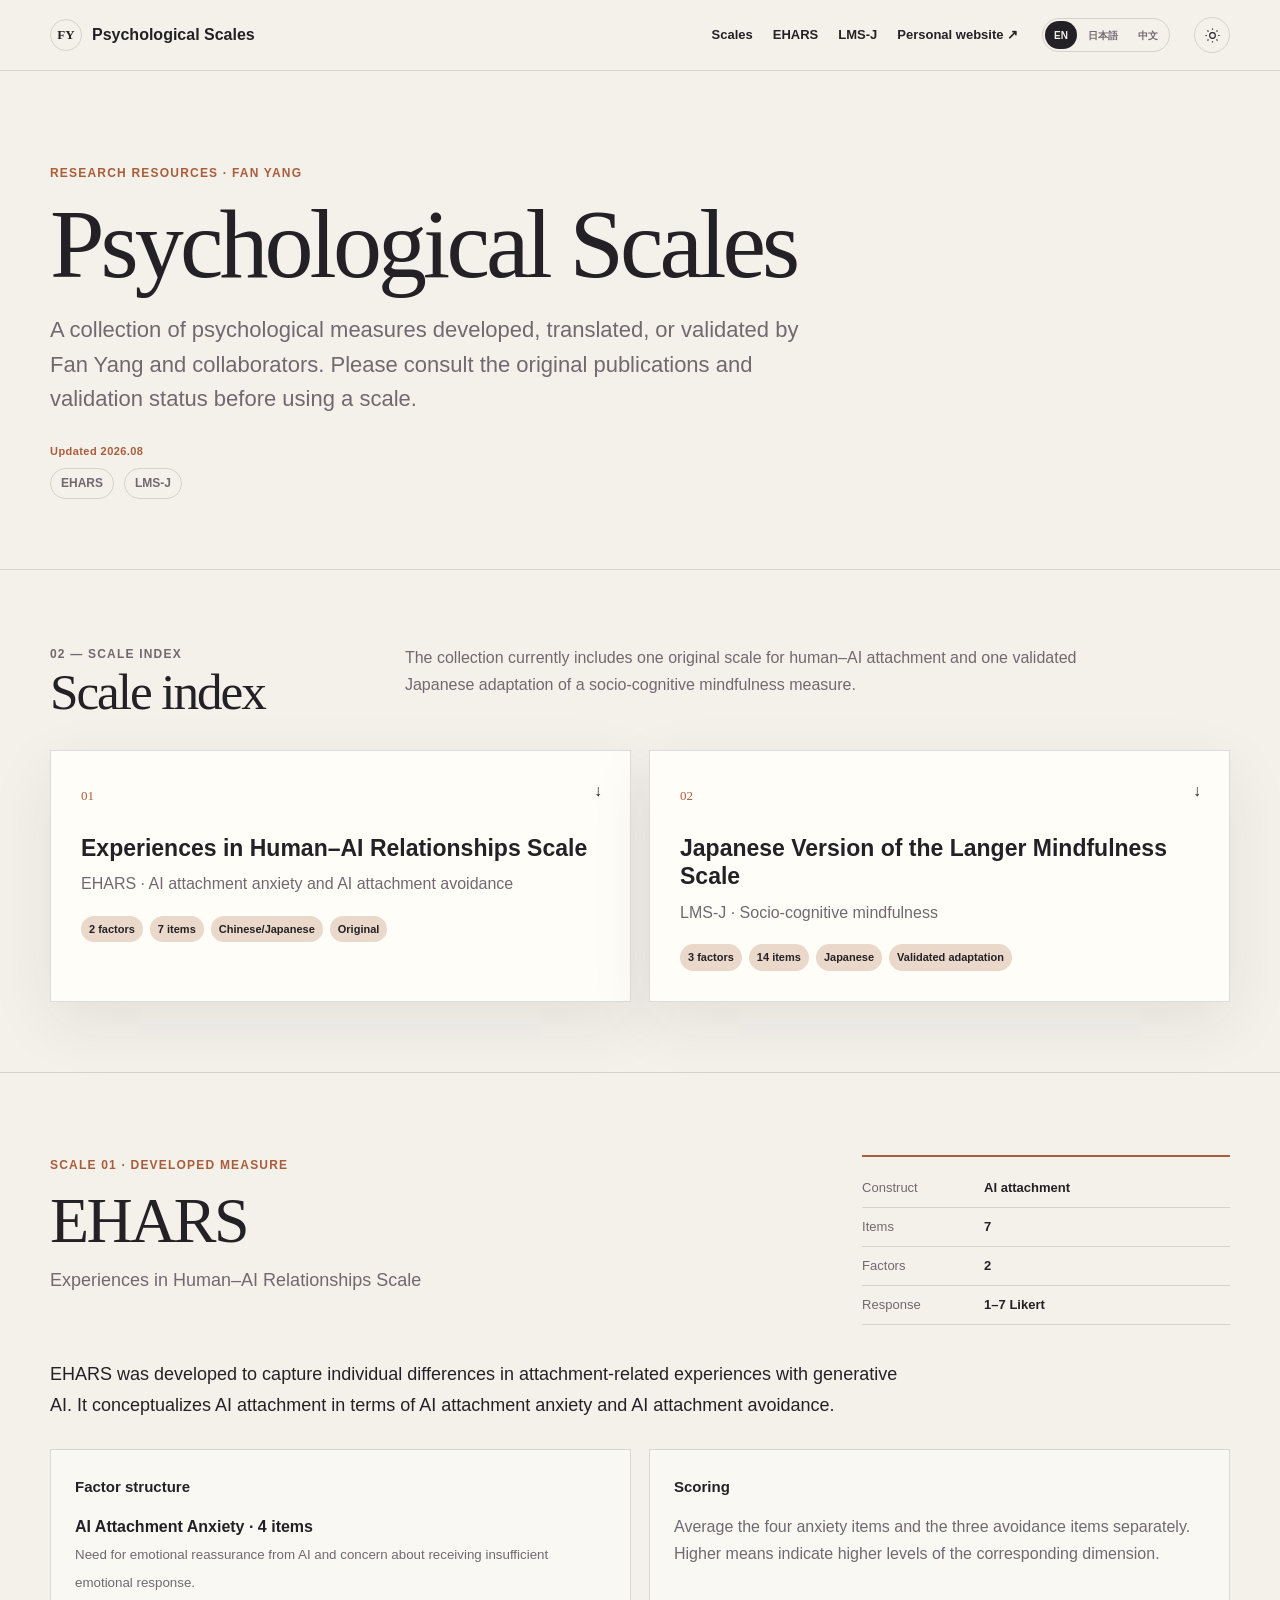
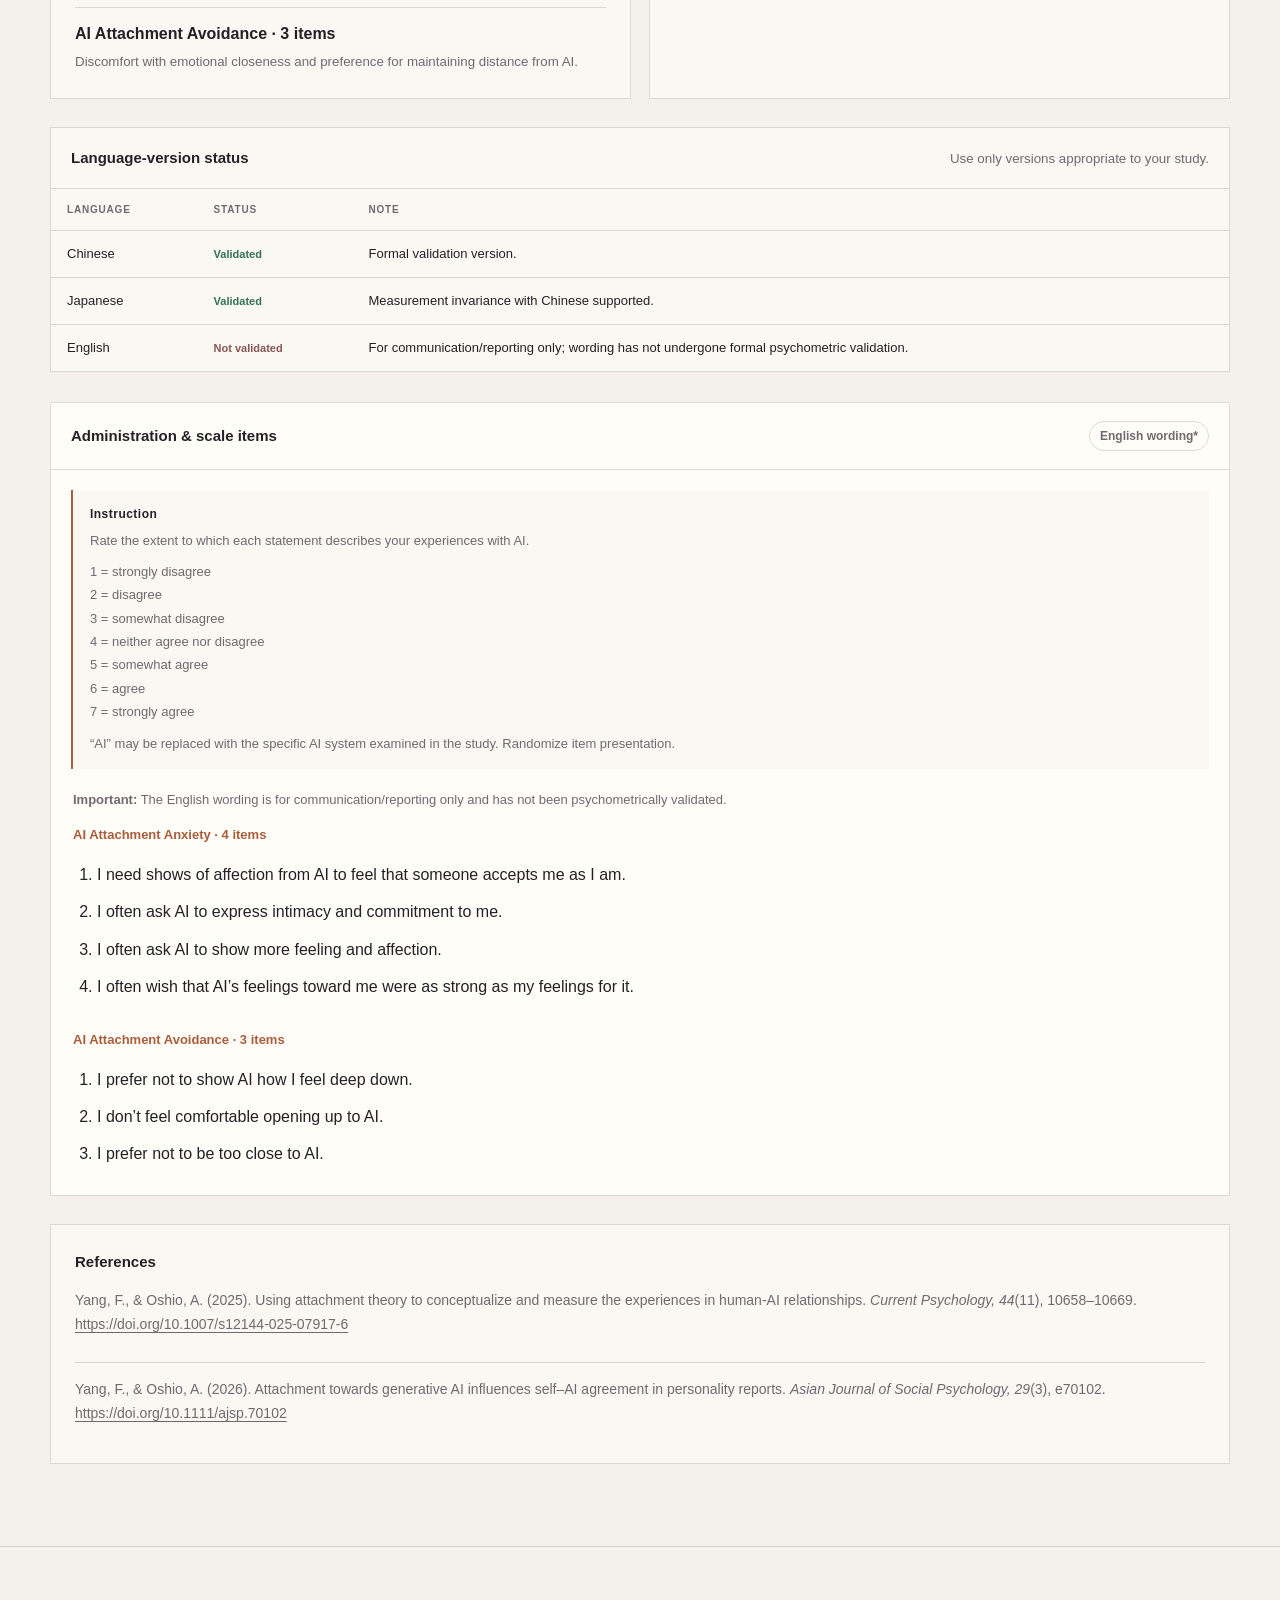
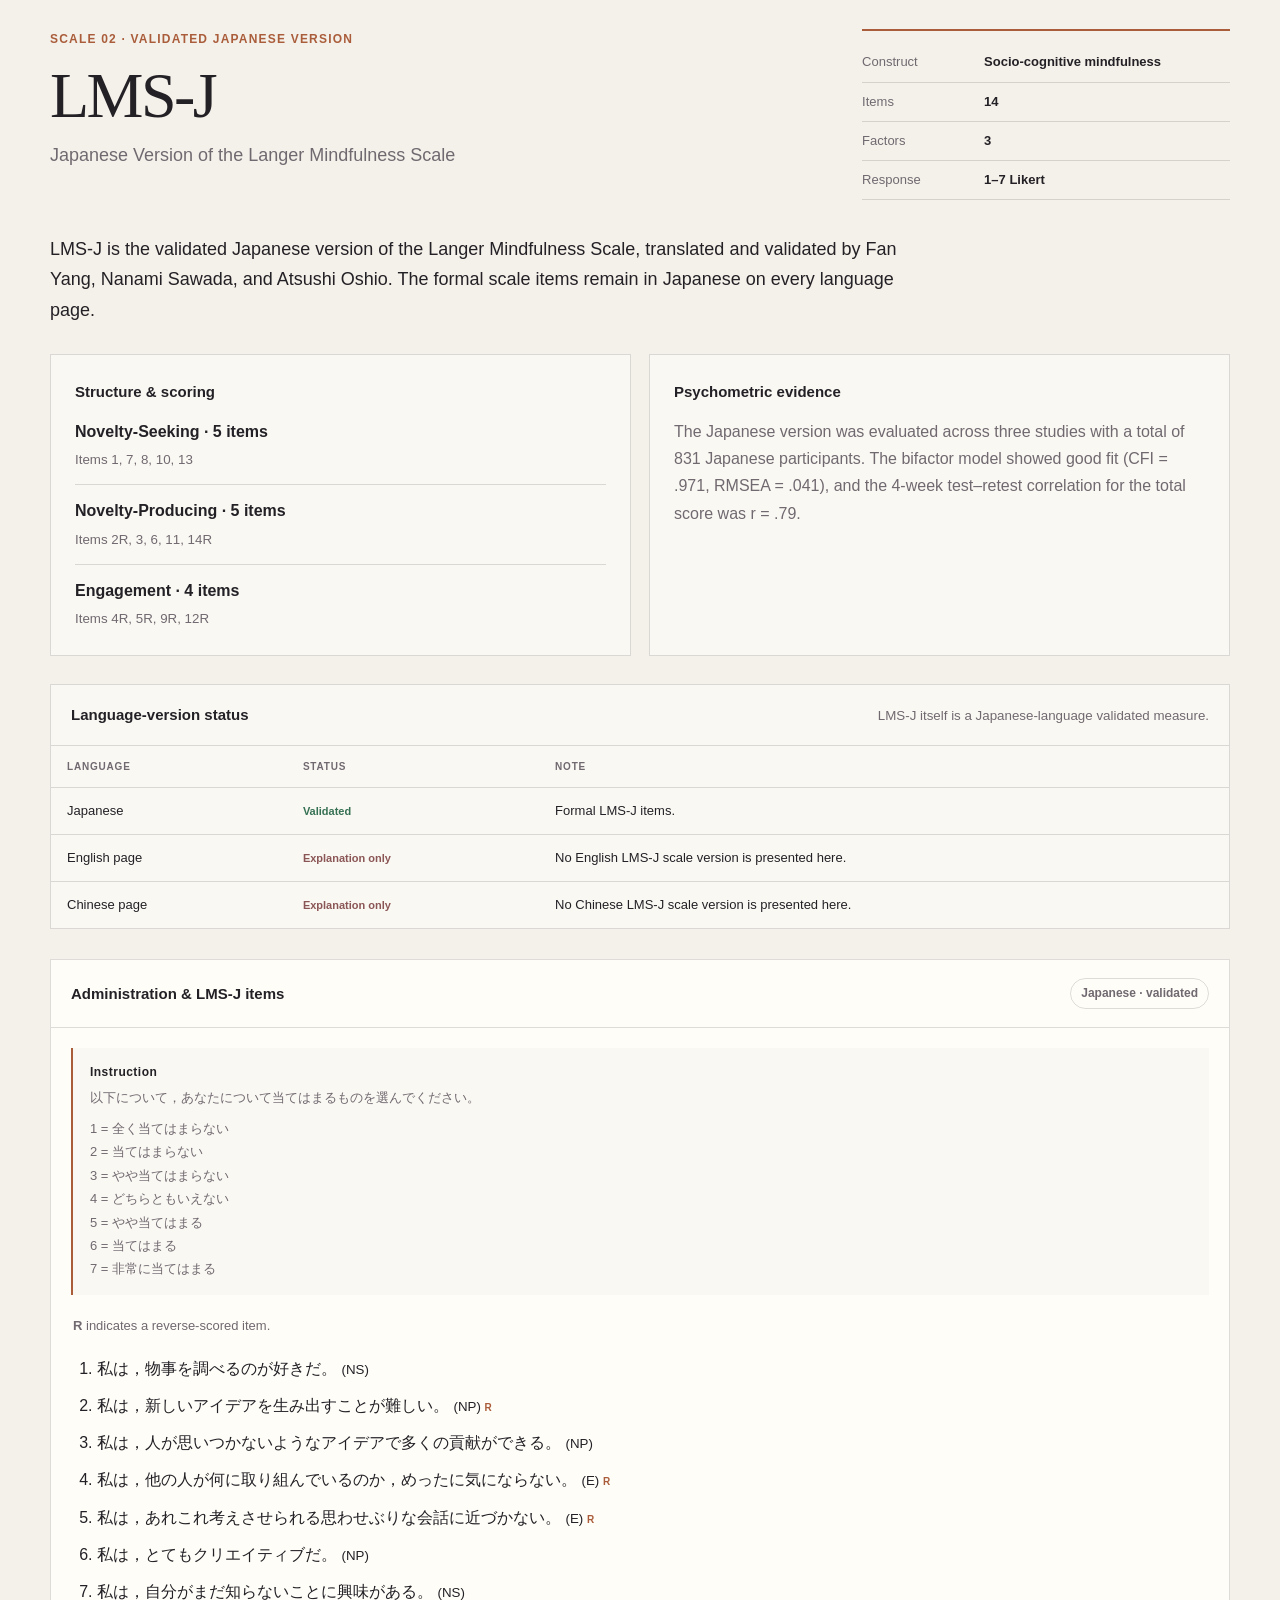
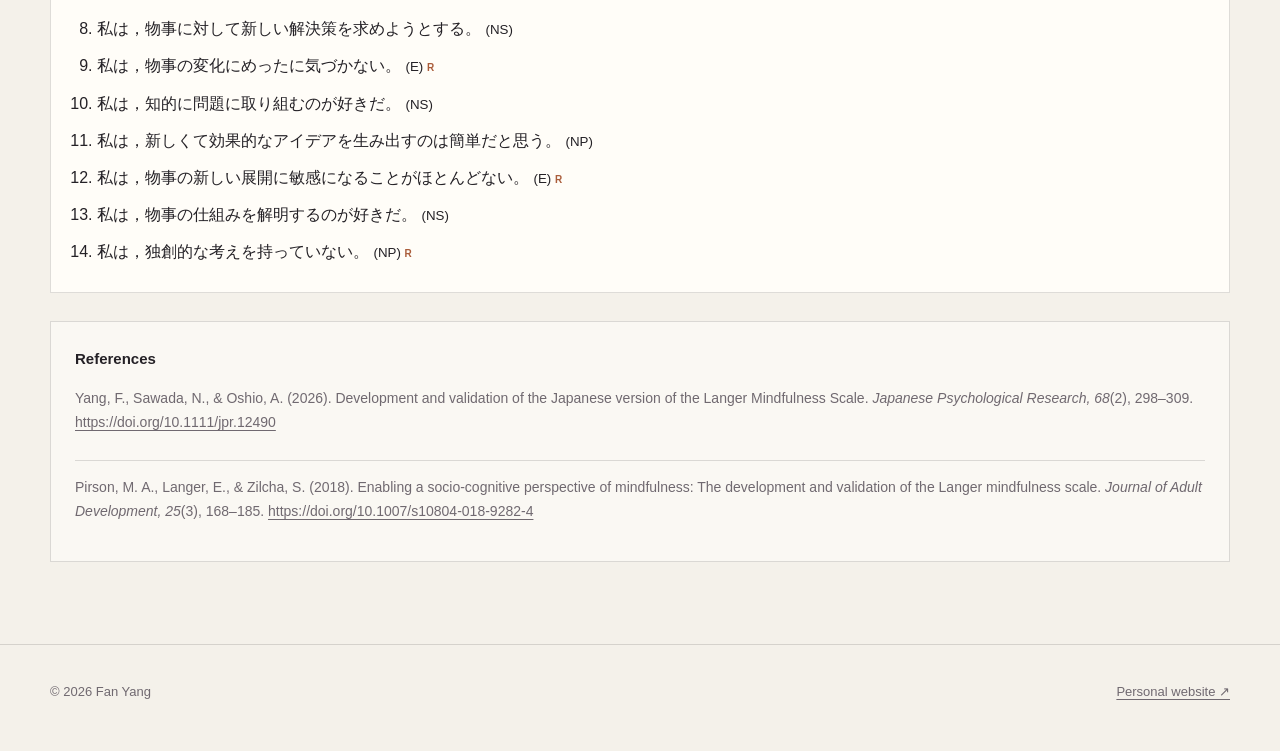
==== commit 96ef05fa: "Rebuild English scale page as static language page" ====
--- a/scales/index.html
+++ b/scales/index.html
@@ -1,134 +1,23 @@
 <!doctype html>
 <html lang="en" data-theme="light">
 <head>
-  <meta charset="utf-8">
-  <meta name="viewport" content="width=device-width, initial-scale=1">
-  <meta name="theme-color" content="#f4f1ea">
-  <meta name="description" content="Psychological scales developed, translated, and validated by Fan Yang and collaborators, including the Experiences in Human–AI Relationships Scale (EHARS) and the Japanese Langer Mindfulness Scale (LMS-J).">
-  <meta name="author" content="Fan Yang">
-  <link rel="canonical" href="https://fanyang-psy.github.io/scales/">
-  <link rel="alternate" hreflang="en" href="https://fanyang-psy.github.io/scales/">
-  <link rel="alternate" hreflang="ja" href="https://fanyang-psy.github.io/scales/ja.html">
-  <link rel="alternate" hreflang="zh-Hans" href="https://fanyang-psy.github.io/scales/zh.html">
-  <link rel="alternate" hreflang="x-default" href="https://fanyang-psy.github.io/scales/">
-  <link rel="icon" href="https://github.com/fanyang-psy.png" type="image/png">
-  <title>Psychological Scales | Fan Yang</title>
-  <style>
-    :root{color-scheme:light;--bg:#f4f1ea;--surface:#faf8f3;--card:#fffdf8;--text:#242126;--muted:#706970;--line:rgba(36,33,38,.15);--accent:#aa5d3b;--accent-soft:#ead8ca;--sans:"Avenir Next",Avenir,"SF Pro Text","Helvetica Neue",Helvetica,"Segoe UI",Arial,sans-serif;--serif:Charter,"Iowan Old Style",Baskerville,Georgia,"Hiragino Mincho ProN","Yu Mincho",serif;--jp:"Hiragino Sans","Yu Gothic",YuGothic,"Noto Sans JP",Meiryo,sans-serif;--max:1180px;--shadow:0 20px 60px rgba(36,33,38,.08)}
-    [data-theme="dark"]{color-scheme:dark;--bg:#151417;--surface:#1c1a1f;--card:#242128;--text:#f0eee7;--muted:#b7b0b6;--line:rgba(240,238,231,.14);--accent:#e19268;--accent-soft:#3b2a25;--shadow:0 20px 60px rgba(0,0,0,.24)}
-    *{box-sizing:border-box}html{scroll-behavior:smooth;scroll-padding-top:88px}body{margin:0;background:var(--bg);color:var(--text);font-family:var(--sans);font-size:16px;line-height:1.7;text-rendering:optimizeLegibility;-webkit-font-smoothing:antialiased}html[lang="ja"] body{font-family:var(--jp)}a{color:inherit;text-decoration-thickness:1px;text-underline-offset:.2em}button{font:inherit;color:inherit}.container{width:min(calc(100% - 42px),var(--max));margin:auto}.site-header{position:sticky;top:0;z-index:20;border-bottom:1px solid var(--line);background:color-mix(in srgb,var(--bg) 88%,transparent);backdrop-filter:blur(16px)}.nav{min-height:70px;display:flex;align-items:center;gap:26px}.brand{display:flex;align-items:center;gap:10px;text-decoration:none;font-weight:700}.mark{width:32px;height:32px;display:grid;place-items:center;border:1px solid var(--line);border-radius:50%;font-family:var(--serif);font-size:13px}.nav-links{margin-left:auto;display:flex;align-items:center;gap:24px;font-size:13px;font-weight:650}.nav-links a{text-decoration:none}.nav-links a:hover{color:var(--accent)}.icon-btn,.lang-btn{border:1px solid var(--line);background:transparent;min-height:34px;border-radius:999px;cursor:pointer}.icon-btn{width:36px;height:36px;padding:0;display:grid;place-items:center;color:var(--text)}.icon-btn svg{width:17px;height:17px;fill:none;stroke:currentColor;stroke-linecap:round;stroke-linejoin:round;stroke-width:1.6}.moon-icon,[data-theme="dark"] .sun-icon{display:none}[data-theme="dark"] .moon-icon{display:block}.lang-switch{display:flex;border:1px solid var(--line);border-radius:999px;padding:2px}.lang-btn{border:0;min-height:28px;padding:0 10px;font-size:11px;font-weight:750;letter-spacing:.04em}.lang-btn[aria-pressed="true"]{background:var(--text);color:var(--bg)}
-    .hero{padding:100px 0 78px;border-bottom:1px solid var(--line)}.kicker,.eyebrow{margin:0 0 14px;color:var(--accent);font-size:12px;font-weight:800;letter-spacing:.12em;text-transform:uppercase}.hero h1{max-width:850px;margin:0 0 22px;font-family:var(--serif);font-size:clamp(58px,8vw,104px);font-weight:500;letter-spacing:-.055em;line-height:.95}.hero-copy{max-width:760px;margin:0;font-size:clamp(18px,2vw,23px);color:var(--muted);line-height:1.55}.hero-updated{margin:28px 0 9px;color:var(--accent);font-size:11px;font-weight:700;letter-spacing:.04em}.hero-meta{display:flex;gap:10px;flex-wrap:wrap;margin-top:0}.pill{display:inline-flex;align-items:center;min-height:30px;padding:4px 10px;border:1px solid var(--line);border-radius:999px;font-size:12px;font-weight:650;color:var(--muted)}a.pill{text-decoration:none;transition:border-color .18s ease,color .18s ease,transform .18s ease}a.pill:hover{border-color:var(--accent);color:var(--text);transform:translateY(-1px)}
-    .section{padding:72px 0;border-bottom:1px solid var(--line)}.section-head{display:grid;grid-template-columns:minmax(220px,.55fr) minmax(0,1.45fr);gap:48px;margin-bottom:30px}.section-head h2{margin:0;font-family:var(--serif);font-size:clamp(34px,4vw,52px);font-weight:500;letter-spacing:-.035em;line-height:1.08}.section-head p{margin:4px 0 0;color:var(--muted);max-width:720px}.notes-list{margin:0;padding:0;list-style:none;border-top:1px solid var(--line)}.notes-list li{display:grid;grid-template-columns:24px 1fr;gap:10px;padding:12px 0;border-bottom:1px solid var(--line);font-size:14px}.notes-list li::before{content:"—";color:var(--accent)}
-    .scale-index{display:grid;grid-template-columns:repeat(2,1fr);gap:18px}.scale-card{position:relative;padding:30px;border:1px solid var(--line);background:var(--card);text-decoration:none;box-shadow:var(--shadow);transition:transform .18s ease,border-color .18s ease}.scale-card:hover{transform:translateY(-3px);border-color:var(--accent)}.scale-number{font-family:var(--serif);color:var(--accent);font-size:13px}.scale-card h3{margin:28px 0 8px;font-size:23px;line-height:1.25}.scale-card p{margin:0 0 20px;color:var(--muted)}.scale-tags{display:flex;flex-wrap:wrap;gap:7px}.scale-tags span{padding:4px 8px;border-radius:999px;background:var(--accent-soft);font-size:11px;font-weight:750}.arrow{position:absolute;right:28px;top:26px;font-size:20px;font-family:"Helvetica Neue",Arial,sans-serif;font-variant-emoji:text}
-    .scale-section{padding:84px 0}.scale-hero{display:grid;grid-template-columns:minmax(0,1.35fr) minmax(280px,.65fr);gap:50px;align-items:start;margin-bottom:40px}.scale-title h2{margin:0 0 14px;font-family:var(--serif);font-size:clamp(40px,5vw,66px);font-weight:500;letter-spacing:-.045em;line-height:1}.scale-title .full-name{margin:0;color:var(--muted);font-size:18px}.status-box{border-top:2px solid var(--accent);padding-top:14px}.status-row{display:grid;grid-template-columns:110px 1fr;gap:12px;padding:8px 0;border-bottom:1px solid var(--line);font-size:13px}.status-row span{color:var(--muted)}.lead{max-width:850px;font-size:19px;line-height:1.65}.content-grid{display:grid;grid-template-columns:repeat(2,1fr);gap:18px;margin-top:28px}.panel{padding:26px;border:1px solid var(--line);background:var(--surface)}.panel.wide{grid-column:1/-1}.panel h3{margin:0 0 14px;font-size:15px;letter-spacing:.02em}.panel p{margin:0;color:var(--muted)}.factor-list{display:grid;gap:12px}.factor{padding-top:12px;border-top:1px solid var(--line)}.factor:first-child{padding-top:0;border-top:0}.factor b{display:block;margin-bottom:3px}.factor small{color:var(--muted)}
-    .panel-heading{display:flex;align-items:baseline;justify-content:space-between;gap:16px;margin-bottom:12px}.panel-heading h3{margin:0}.verified-date{color:var(--muted);font-size:11px;font-weight:650;white-space:nowrap}.versions{width:100%;border-collapse:collapse;font-size:14px}.versions th,.versions td{padding:12px;text-align:left;border-bottom:1px solid var(--line);vertical-align:top}.versions th{color:var(--muted);font-size:11px;text-transform:uppercase;letter-spacing:.08em}.status{font-size:11px;font-weight:800;white-space:nowrap}.validated{color:#367153}.adapted{color:#8c5b26}.unvalidated{color:#8a5555}
-    .evidence-summary{display:grid;grid-template-columns:repeat(3,minmax(0,1fr));gap:0;border-top:1px solid var(--line)}.evidence-item{padding:14px 18px 4px 0}.evidence-item+.evidence-item{padding-left:18px;border-left:1px solid var(--line)}.evidence-item b{display:block;margin-bottom:4px;font-size:13px}.evidence-item span{display:block;color:var(--muted);font-size:12px;line-height:1.55}.evidence-summary.four{grid-template-columns:repeat(4,minmax(0,1fr))}
-    .items-wrap{margin-top:30px;border:1px solid var(--line);background:var(--card)}.items-head{display:flex;align-items:center;gap:20px;padding:18px 20px;border-bottom:1px solid var(--line)}.items-head h3{margin:0;font-size:15px}.tabs{margin-left:auto;display:flex;gap:5px;flex-wrap:wrap}.tab{border:1px solid var(--line);background:transparent;border-radius:999px;padding:6px 11px;cursor:pointer;font-size:11px;font-weight:750}.tab[aria-selected="true"]{background:var(--text);color:var(--bg)}.tab-panel{display:none;padding:22px}.tab-panel.active{display:block}.instruction{margin:0 0 22px;padding:14px 17px;border-left:2px solid var(--accent);background:var(--surface)}.instruction b{display:block;margin-bottom:5px;font-size:12px;letter-spacing:.05em;text-transform:uppercase}.instruction p{margin:0;color:var(--muted);font-size:13px}.instruction .response-options{margin-top:8px;line-height:1.75}.item-group+.item-group{margin-top:24px}.item-group h4{margin:0 0 10px;font-size:13px;color:var(--accent)}.item-list{margin:0;padding-left:24px}.item-list li{padding:5px 0}.item-note{margin:0 0 15px;color:var(--muted);font-size:13px}.reverse{font-size:10px;font-weight:800;color:var(--accent)}
-    .refs{display:grid;gap:12px}.ref{padding:14px 0;border-top:1px solid var(--line)}.ref:first-child{border-top:0;padding-top:0}.ref p{margin:0;color:var(--text);font-size:14px}.ref p a{color:var(--accent);font-size:inherit;font-weight:600}.ref-note{display:block;margin-top:5px;color:var(--muted);font-size:11px;line-height:1.5}.footer{padding:38px 0 50px}.footer-inner{display:flex;justify-content:space-between;gap:24px;align-items:center;color:var(--muted);font-size:13px}.footer a{color:var(--text)}
-    .ja{display:none}html[lang="ja"] .en{display:none}html[lang="ja"] .ja{display:revert}
-    @media(max-width:900px){.evidence-summary,.evidence-summary.four{grid-template-columns:repeat(2,minmax(0,1fr))}.evidence-item:nth-child(odd){padding-left:0;border-left:0}.evidence-item:nth-child(n+3){border-top:1px solid var(--line)}}
-    @media(max-width:820px){.nav-links a:not(.home-link){display:none}.hero{padding-top:72px}.section-head,.scale-hero{grid-template-columns:1fr;gap:22px}.scale-index,.content-grid{grid-template-columns:1fr}.panel.wide{grid-column:auto}.footer-inner{align-items:flex-start;flex-direction:column}.container{width:min(calc(100% - 28px),var(--max))}}
-    @media(max-width:500px){.hero h1{font-size:52px}.items-head{align-items:flex-start;flex-direction:column}.tabs{margin-left:0}.status-row{grid-template-columns:90px 1fr}.panel-heading{align-items:flex-start;flex-direction:column;gap:4px}.evidence-summary,.evidence-summary.four{grid-template-columns:1fr}.evidence-item,.evidence-item+.evidence-item{padding:12px 0;border-left:0;border-top:1px solid var(--line)}}
-  </style>
-  <script src="/visitor-stats.js" defer></script>
+<meta charset="utf-8"><meta name="viewport" content="width=device-width, initial-scale=1"><meta name="theme-color" content="#f4f1ea">
+<meta name="description" content="Psychological scales developed, translated, and validated by Fan Yang and collaborators, including EHARS and LMS-J."><meta name="author" content="Fan Yang">
+<link rel="canonical" href="https://fanyang-psy.github.io/scales/"><link rel="alternate" hreflang="en" href="https://fanyang-psy.github.io/scales/"><link rel="alternate" hreflang="ja" href="https://fanyang-psy.github.io/scales/ja.html"><link rel="alternate" hreflang="zh-Hans" href="https://fanyang-psy.github.io/scales/zh.html"><link rel="alternate" hreflang="x-default" href="https://fanyang-psy.github.io/scales/">
+<link rel="icon" href="https://github.com/fanyang-psy.png" type="image/png"><link rel="stylesheet" href="static.css?v=20260829-2"><title>Psychological Scales | Fan Yang</title>
+<script src="/scales/language-router.js"></script><script src="/visitor-stats.js" defer></script>
 </head>
 <body>
-<header class="site-header">
-  <div class="container nav">
-    <a class="brand" href="https://fanyang-psy.github.io/" aria-label="Fan Yang personal website"><span class="mark">FY</span><span><span class="en">Psychological Scales</span><span class="ja">作成した心理尺度</span></span></a>
-    <nav class="nav-links" aria-label="Scale page navigation">
-      <a href="#scales"><span class="en">Scales</span><span class="ja">尺度一覧</span></a>
-      <a href="#ehars">EHARS</a><a href="#lms-j">LMS-J</a>
-      <a class="home-link" href="https://fanyang-psy.github.io/"><span class="en">Personal website</span><span class="ja">研究者ホームページ</span> ↗︎</a>
-    </nav>
-    <div class="lang-switch" aria-label="Language"><button class="lang-btn" data-lang="en" aria-pressed="true">EN</button><button class="lang-btn" data-lang="ja" aria-pressed="false">日本語</button><a class="lang-btn" href="/scales/zh.html" style="display:inline-flex;align-items:center;text-decoration:none">中文</a></div>
-    <button class="icon-btn" type="button" data-theme-toggle aria-label="Switch theme"><svg class="sun-icon" aria-hidden="true" viewBox="0 0 24 24"><circle cx="12" cy="12" r="4"></circle><path d="M12 2v2M12 20v2M4.93 4.93l1.42 1.42M17.66 17.66l1.41 1.41M2 12h2M20 12h2M4.93 19.07l1.42-1.42M17.66 6.34l1.41-1.41"></path></svg><svg class="moon-icon" aria-hidden="true" viewBox="0 0 24 24"><path d="M21 12.79A9 9 0 1 1 11.21 3 7 7 0 0 0 21 12.79Z"></path></svg></button>
-  </div>
-</header>
+<header class="site-header"><div class="container nav"><a class="brand" href="/"><span class="mark">FY</span><span>Psychological Scales</span></a><nav class="nav-links"><a href="#scales">Scales</a><a href="#ehars">EHARS</a><a href="#lms-j">LMS-J</a><a class="home-link" href="/">Personal website ↗︎</a></nav><div class="lang-switch" aria-label="Language"><a href="/scales/" aria-current="page">EN</a><a href="/scales/ja.html">日本語</a><a href="/scales/zh.html">中文</a></div><button class="icon-btn" type="button" data-theme-toggle aria-label="Switch theme"><svg class="sun-icon" aria-hidden="true" viewBox="0 0 24 24"><circle cx="12" cy="12" r="4"></circle><path d="M12 2v2M12 20v2M4.93 4.93l1.42 1.42M17.66 17.66l1.41 1.41M2 12h2M20 12h2M4.93 19.07l1.42-1.42M17.66 6.34l1.41-1.41"></path></svg><svg class="moon-icon" aria-hidden="true" viewBox="0 0 24 24"><path d="M21 12.79A9 9 0 1 1 11.21 3 7 7 0 0 0 21 12.79Z"></path></svg></button></div></header>
 <main>
-  <section class="hero">
-    <div class="container">
-      <p class="kicker"><span class="en">Research resources · Fan Yang</span><span class="ja">研究リソース · 楊帆</span></p>
-      <h1><span class="en">Psychological<br>Scales</span><span class="ja">作成した心理尺度</span></h1>
-      <p class="hero-copy en">Measures developed, translated, or validated through my research. This page brings together scale structure, language/version status, administration and scoring guidance, psychometric evidence, and key references.</p>
-      <p class="hero-copy ja">これまでの研究で開発・翻訳・妥当性検証を行った心理尺度をまとめています。尺度構成、言語版、実施方法・得点化、心理測定学的特性、主要文献を確認できます。</p>
-      <p class="hero-updated"><span class="en">Scale information updated through 2026.08</span><span class="ja">尺度情報 最終更新：2026.08</span></p>
-      <div class="hero-meta"><a class="pill" href="#ehars"><span class="en">EHARS · Human–AI relationships</span><span class="ja">EHARS · 人とAIの関係</span>&nbsp; ↓</a><a class="pill" href="#lms-j"><span class="en">LMS-J · Langerian mindfulness</span><span class="ja">LMS-J · 社会認知的マインドフルネス</span>&nbsp; ↓</a></div>
-    </div>
-  </section>
-
-  <section class="section" id="overview">
-    <div class="container">
-      <div class="section-head"><div><p class="eyebrow"><span class="en">01 — Notes</span><span class="ja">01 — 利用上の注意</span></p><h2><span class="en">Notes on use</span><span class="ja">留意事項</span></h2></div><div><ul class="notes-list en"><li>For research and educational use, prior permission is not required.</li><li>You may use a scale freely provided that you clearly cite its source publication. When using a validated language version, please cite the corresponding validation paper.</li><li>The availability of translated items does not by itself mean that the language version has been psychometrically validated. Please check the validation status listed for each version.</li><li>For uses outside research or education, including commercial use or redistribution, or if you have questions about administration, scoring, or permissions, please confirm the relevant rights and contact me when needed.</li></ul><ul class="notes-list ja"><li>研究・教育目的で使用される場合には、事前に使用許可のご連絡をしていただく必要はありません。</li><li>尺度の引用元となる文献を明示していただければ、自由にご使用いただいて結構です。尺度を使用する際は、対応する妥当性検証論文を引用してください。</li><li>翻訳された項目が存在することと、その言語版の妥当性が検証済みであることは同義ではありません。各言語版の検証状況をご確認ください。</li><li>研究・教育以外の目的で使用する場合、また商用利用・再配布・教示・得点化・使用許諾等についてご不明な点がある場合は、権利関係をご確認のうえ、必要に応じてお問い合わせください。</li></ul></div></div>
-    </div>
-  </section>
-
-  <section class="section" id="scales">
-    <div class="container">
-      <div class="section-head"><div><p class="eyebrow"><span class="en">02 — Scale index</span><span class="ja">02 — 尺度一覧</span></p><h2><span class="en">Scale index.</span><span class="ja">尺度一覧</span></h2></div><p><span class="en">The collection currently includes one original scale for human–AI attachment and one validated Japanese adaptation of a socio-cognitive mindfulness measure.</span><span class="ja">現在、人とAIの愛着関係を測定するオリジナル尺度と、社会認知的マインドフルネス尺度の日本語版を掲載しています。</span></p></div>
-      <div class="scale-index">
-        <a class="scale-card" href="#ehars"><span class="scale-number">01</span><span class="arrow">↓</span><h3>Experiences in Human–AI Relationships Scale</h3><p>EHARS · <span class="en">AI attachment anxiety and AI attachment avoidance</span><span class="ja">AI愛着不安・AI愛着回避</span></p><div class="scale-tags"><span><span class="en">2 factors</span><span class="ja">2因子</span></span><span><span class="en">7 items</span><span class="ja">7項目</span></span><span><span class="en">Japanese</span><span class="ja">日本語版</span></span><span><span class="en">Original</span><span class="ja">オリジナル尺度</span></span></div></a>
-        <a class="scale-card" href="#lms-j"><span class="scale-number">02</span><span class="arrow">↓</span><h3><span class="en">Japanese Version of the Langer Mindfulness Scale</span><span class="ja">Langer Mindfulness Scale 日本語版</span></h3><p>LMS-J · <span class="en">Socio-cognitive / Langerian mindfulness</span><span class="ja">社会認知的マインドフルネス</span></p><div class="scale-tags"><span><span class="en">3 factors</span><span class="ja">3因子</span></span><span><span class="en">14 items</span><span class="ja">14項目</span></span><span><span class="en">Japanese</span><span class="ja">日本語版</span></span><span><span class="en">Adaptation</span><span class="ja">翻訳・妥当性検証</span></span></div></a>
-      </div>
-    </div>
-  </section>
-
-  <section class="section scale-section" id="ehars">
-    <div class="container">
-      <div class="scale-hero"><div class="scale-title"><p class="eyebrow"><span class="en">Scale 01 · Developed measure</span><span class="ja">尺度 01 · オリジナル尺度</span></p><h2>EHARS</h2><p class="full-name">Experiences in Human–AI Relationships Scale</p></div><div class="status-box"><div class="status-row"><span><span class="en">Construct</span><span class="ja">構成概念</span></span><b><span class="en">AI attachment</span><span class="ja">AI愛着</span></b></div><div class="status-row"><span><span class="en">Items</span><span class="ja">項目数</span></span><b>7</b></div><div class="status-row"><span><span class="en">Factors</span><span class="ja">因子数</span></span><b>2</b></div><div class="status-row"><span><span class="en">Response</span><span class="ja">回答形式</span></span><b><span class="en">1–7 Likert</span><span class="ja">7件法</span></b></div></div></div>
-      <p class="lead en">EHARS was developed to capture individual differences in attachment-related experiences with generative AI. It conceptualizes AI attachment in terms of two dimensions: AI attachment anxiety and AI attachment avoidance.</p>
-      <p class="lead ja">EHARSは、生成AIとの関係における愛着関連経験の個人差を測定するために開発された尺度です。人とAIの関係を、AI愛着不安とAI愛着回避の2次元から捉えます。</p>
-      <div class="content-grid">
-        <div class="panel"><h3><span class="en">Factor structure</span><span class="ja">因子構成</span></h3><div class="factor-list"><div class="factor"><b><span class="en">AI Attachment Anxiety · 4 items</span><span class="ja">AI愛着不安 · 4項目</span></b><small><span class="en">Need for emotional reassurance from AI and concern about receiving insufficient emotional response.</span><span class="ja">AIから情緒的な安心を得たいという強い欲求や、十分な反応が得られないことへの懸念。</span></small></div><div class="factor"><b><span class="en">AI Attachment Avoidance · 3 items</span><span class="ja">AI愛着回避 · 3項目</span></b><small><span class="en">Discomfort with emotional closeness and preference for maintaining distance from AI.</span><span class="ja">AIとの情緒的な親密さへの抵抗や、心理的距離を保とうとする傾向。</span></small></div></div></div>
-        <div class="panel"><h3><span class="en">Scoring</span><span class="ja">得点化</span></h3><p><span class="en">Average the four AI Attachment Anxiety items and the three AI Attachment Avoidance items separately. Higher means indicate higher levels of the corresponding AI attachment dimension.</span><span class="ja">AI愛着不安4項目、AI愛着回避3項目をそれぞれ平均します。得点が高いほど、対応するAI愛着次元が高いことを示します。</span></p></div>
-        <div class="panel wide"><div class="panel-heading"><h3><span class="en">Language & validation status</span><span class="ja">言語版と検証状況</span></h3><span class="verified-date"><span class="en">Updated & verified: 2026.08</span><span class="ja">最終更新・確認：2026.08</span></span></div><table class="versions"><thead><tr><th><span class="en">Version</span><span class="ja">言語版</span></th><th><span class="en">Status</span><span class="ja">検証状況</span></th><th><span class="en">Evidence</span><span class="ja">検証内容</span></th></tr></thead><tbody><tr><td><span class="en">Chinese</span><span class="ja">中国語</span></td><td><span class="status validated"><span class="en">ORIGINAL · VALIDATED</span><span class="ja">原版 · 妥当性検証済み</span></span></td><td><span class="en">Original development and psychometric validation (Yang & Oshio, 2025).</span><span class="ja">原版として開発・心理測定学的妥当性を検証（Yang & Oshio, 2025）。</span></td></tr><tr><td><span class="en">Japanese</span><span class="ja">日本語</span></td><td><span class="status validated"><span class="en">VALIDATED / INVARIANT</span><span class="ja">妥当性検証済み · 測定不変性確認</span></span></td><td><span class="en">Japanese version used with 738 Japanese ChatGPT users; measurement invariance was supported against the original Chinese version (Yang & Oshio, 2026).</span><span class="ja">日本人ChatGPTユーザー738名で使用。中国語原版との測定不変性を支持（Yang & Oshio, 2026）。</span></td></tr><tr><td><span class="en">English</span><span class="ja">英語</span></td><td><span class="status unvalidated"><span class="en">REPORTING ONLY</span><span class="ja">報告用のみ</span></span></td><td><span class="en">English wording is provided for communication and reporting; it has not been psychometrically validated.</span><span class="ja">英語項目はコミュニケーション・報告用であり、心理測定学的妥当性は未検証です。</span></td></tr></tbody></table></div>
-        <div class="panel wide"><h3><span class="en">Psychometric evidence</span><span class="ja">心理測定学的特性</span></h3><div class="evidence-summary"><div class="evidence-item"><b><span class="en">Factor structure</span><span class="ja">因子構造</span></b><span class="en">In the Chinese formal validation sample (N = 242), the two-factor CFA showed excellent fit: CFI = .992 and RMSEA = .028.</span><span class="ja">中国語原版の正式調査（N = 242）では、2因子CFAは良好な適合を示しました（CFI = .992、RMSEA = .028）。</span></div><div class="evidence-item"><b><span class="en">Internal consistency</span><span class="ja">内的一貫性</span></b><span class="en">Cronbach’s α = .69 for AI Attachment Anxiety and α = .79 for AI Attachment Avoidance.</span><span class="ja">Cronbachのα係数は、AI愛着不安で .69、AI愛着回避で .79 でした。</span></div><div class="evidence-item"><b><span class="en">Measurement invariance</span><span class="ja">測定不変性</span></b><span class="en">Measurement invariance between the Chinese and Japanese versions was supported; the Japanese version was examined in 738 Japanese ChatGPT users.</span><span class="ja">中国語版と日本語版の測定不変性が支持されています。日本語版は日本人ChatGPTユーザー738名で検討されています。</span></div></div></div>
-      </div>
-
-      <div class="items-wrap" data-tabs="ehars"><div class="items-head"><h3><span class="en">Administration & scale items</span><span class="ja">実施方法・尺度項目</span></h3><div class="tabs" role="tablist"><button class="tab" data-target="ehars-zh" aria-selected="true"><span class="en">Chinese</span><span class="ja">中国語</span></button><button class="tab" data-target="ehars-ja" aria-selected="false"><span class="en">Japanese</span><span class="ja">日本語</span></button><button class="tab" data-target="ehars-en" aria-selected="false"><span class="en">English*</span><span class="ja">英語*</span></button></div></div>
-        <div class="tab-panel active" id="ehars-zh"><div class="instruction"><b>指导语</b><p>请评价以下各陈述在多大程度上符合你与AI互动时的体验。</p><p class="response-options">1 = 完全不符合<br>2 = 不符合<br>3 = 比较不符合<br>4 = 不确定<br>5 = 比较符合<br>6 = 符合<br>7 = 非常符合</p><p class="response-options">“AI”可以替换为研究中所考察的具体AI系统名称（如 ChatGPT、Gemini 等）；项目呈现顺序请随机化。</p></div><p class="item-note"><span class="en">Original validated Chinese version.</span><span class="ja">妥当性検証済みの中国語原版。</span></p><div class="item-group"><h4>AI Attachment Anxiety · AI依恋焦虑</h4><ol class="item-list"><li>我需要AI向我表达情感，从而让我感觉到有人接受我这个人。</li><li>我常常要求AI对我表达亲密与承诺。</li><li>我常常要求AI把更多的感受和情感表达出来。</li><li>我常常希望AI对我的感情和我对AI的感情一样强烈。</li></ol></div><div class="item-group"><h4>AI Attachment Avoidance · AI依恋回避</h4><ol class="item-list"><li>我不喜欢向AI袒露自己内心深处的感受。</li><li>向AI敞开心扉会让我觉得不舒服。</li><li>我倾向于与AI保持距离。</li></ol></div></div>
-        <div class="tab-panel" id="ehars-ja"><div class="instruction"><b>教示</b><p>以下の各項目が、AIとのやり取りにおけるあなたの経験にどの程度当てはまるかを回答してください。</p><p class="response-options">1 = 全く当てはまらない<br>2 = 当てはまらない<br>3 = やや当てはまらない<br>4 = どちらともいえない<br>5 = やや当てはまる<br>6 = 当てはまる<br>7 = 非常に当てはまる</p><p class="response-options">「AI」は具体的なAIの名称（例：ChatGPT）に置き換えることができます。項目の提示順はランダム化してください。</p></div><div class="item-group"><h4>AI愛着不安 · 4項目</h4><ol class="item-list"><li>私はAIに感情を示してもらうことで、自分が受け入れられていると感じたい。</li><li>私はしばしばAIに対して、自分との親密さや自分への誠実さを示すよう求める。</li><li>私はよくAIに、もっと感情や愛情を示してほしいと求めることがある。</li><li>私がAIに抱いているのと同じくらい強い気持ちを、AIも私に向けてくれたらとよく思う。</li></ol></div><div class="item-group"><h4>AI愛着回避 · 3項目</h4><ol class="item-list"><li>私は、AIに本当の気持ちをあまり見せたくない。</li><li>私は、AIに対して心を開くことに抵抗がある。</li><li>私は、AIに近づきすぎない方がいいと思っている。</li></ol></div></div>
-        <div class="tab-panel" id="ehars-en"><div class="instruction"><b>Instruction</b><p>Rate the extent to which each statement describes your experiences with AI.</p><p class="response-options">1 = strongly disagree<br>2 = disagree<br>3 = somewhat disagree<br>4 = neither agree nor disagree<br>5 = somewhat agree<br>6 = agree<br>7 = strongly agree</p><p class="response-options">The term “AI” may be replaced with the specific AI system examined in the study (e.g., ChatGPT or Gemini). Randomize item presentation.</p></div><p class="item-note"><strong>Important:</strong> The English wording is for communication/reporting only and has not been psychometrically validated.</p><div class="item-group"><h4>AI Attachment Anxiety · 4 items</h4><ol class="item-list"><li>I need shows of affection from AI to feel that someone accepts me as I am.</li><li>I often ask AI to express intimacy and commitment to me.</li><li>I often ask AI to show more feeling and affection.</li><li>I often wish that AI’s feelings toward me were as strong as my feelings for it.</li></ol></div><div class="item-group"><h4>AI Attachment Avoidance · 3 items</h4><ol class="item-list"><li>I prefer not to show AI how I feel deep down.</li><li>I don’t feel comfortable opening up to AI.</li><li>I prefer not to be too close to AI.</li></ol></div></div>
-      </div>
-
-      <div class="content-grid"><div class="panel wide"><h3><span class="en">References</span><span class="ja">引用文献</span></h3><div class="refs"><div class="ref"><p>Yang, F., &amp; Oshio, A. (2025). Using attachment theory to conceptualize and measure the experiences in human-AI relationships. <em>Current Psychology, 44</em>(11), 10658–10669. <a href="https://doi.org/10.1007/s12144-025-07917-6" target="_blank" rel="noopener">https://doi.org/10.1007/s12144-025-07917-6</a></p></div><div class="ref"><p>Yang, F., &amp; Oshio, A. (2026). Attachment towards generative AI influences self–AI agreement in personality reports. <em>Asian Journal of Social Psychology, 29</em>(3), e70102. <a href="https://doi.org/10.1111/ajsp.70102" target="_blank" rel="noopener">https://doi.org/10.1111/ajsp.70102</a></p><span class="ref-note"><span class="en">Validation note: This article reports use of the Japanese EHARS and supports measurement invariance between the Japanese and Chinese versions.</span><span class="ja">検証情報：本論文では、日本語版EHARSの使用および中国語版との測定不変性が報告されています。</span></span></div></div></div></div>
-    </div>
-  </section>
-
-  <section class="section scale-section" id="lms-j">
-    <div class="container">
-      <div class="scale-hero"><div class="scale-title"><p class="eyebrow"><span class="en">Scale 02 · Japanese adaptation</span><span class="ja">尺度 02 · 翻訳・妥当性検証</span></p><h2>LMS-J</h2><p class="full-name"><span class="en">Japanese Version of the Langer Mindfulness Scale</span><span class="ja">Langer Mindfulness Scale 日本語版</span></p></div><div class="status-box"><div class="status-row"><span><span class="en">Construct</span><span class="ja">構成概念</span></span><b><span class="en">Socio-cognitive mindfulness</span><span class="ja">社会認知的マインドフルネス</span></b></div><div class="status-row"><span><span class="en">Items</span><span class="ja">項目数</span></span><b>14</b></div><div class="status-row"><span><span class="en">Subscales</span><span class="ja">下位尺度数</span></span><b>3</b></div><div class="status-row"><span><span class="en">Response</span><span class="ja">回答形式</span></span><b><span class="en">1–7 Likert</span><span class="ja">7件法</span></b></div></div></div>
-      <p class="lead en">LMS-J is the validated Japanese adaptation of the Langer Mindfulness Scale, a measure of socio-cognitive (Langerian) mindfulness. It is an adaptation and validation of the original English LMS—not a newly developed construct or scale.</p>
-      <p class="lead ja">LMS-Jは、社会認知的マインドフルネスを測定するLanger Mindfulness Scaleの日本語版です。英語原版を日本語に翻訳し、妥当性を検証した尺度であり、新たな構成概念や尺度そのものを開発したものではありません。</p>
-      <div class="content-grid">
-        <div class="panel"><h3><span class="en">Translation & adaptation</span><span class="ja">翻訳・日本語版作成</span></h3><p><span class="en">Permission to translate and validate the LMS was obtained from an original author. Two native Japanese psychology graduate students translated the items independently; the authors reconciled and revised the translations, professional back-translation was conducted, and an original LMS author judged the translation acceptable.</span><span class="ja">原版著者から翻訳・妥当性検証の許可を得たうえで、日本語母語話者の心理学大学院生2名が独立に翻訳しました。著者間で調整・修正し、翻訳会社によるバックトランスレーションを経て、原版著者から訳文の妥当性について確認を得ています。</span></p></div>
-        <div class="panel"><h3><span class="en">Structure & scoring</span><span class="ja">構成・得点化</span></h3><div class="factor-list"><div class="factor"><b><span class="en">Novelty-Seeking · 5 items</span><span class="ja">新奇性探求 · 5項目</span></b><small><span class="en">Items 1, 7, 8, 10, 13</span><span class="ja">項目 1, 7, 8, 10, 13</span></small></div><div class="factor"><b><span class="en">Novelty-Producing · 5 items</span><span class="ja">新奇性産出 · 5項目</span></b><small><span class="en">Items 2R, 3, 6, 11, 14R</span><span class="ja">項目 2R, 3, 6, 11, 14R</span></small></div><div class="factor"><b><span class="en">Engagement · 4 items</span><span class="ja">専念 · 4項目</span></b><small><span class="en">Items 4R, 5R, 9R, 12R</span><span class="ja">項目 4R, 5R, 9R, 12R</span></small></div></div></div>
-        <div class="panel wide"><div class="panel-heading"><h3><span class="en">Language & validation status</span><span class="ja">言語版と検証状況</span></h3><span class="verified-date"><span class="en">Updated & verified: 2026.08</span><span class="ja">最終更新・確認：2026.08</span></span></div><table class="versions"><thead><tr><th><span class="en">Version</span><span class="ja">言語版</span></th><th><span class="en">Status</span><span class="ja">検証状況</span></th><th><span class="en">Note</span><span class="ja">補足</span></th></tr></thead><tbody><tr><td><span class="en">English</span><span class="ja">英語</span></td><td><span class="status adapted"><span class="en">ORIGINAL LMS</span><span class="ja">英語原版</span></span></td><td><span class="en">Original Langer Mindfulness Scale developed by Pirson, Langer, and colleagues; consult the original scale publication.</span><span class="ja">Pirson、Langerらによる英語原版。原尺度については原著論文をご参照ください。</span></td></tr><tr><td><span class="en">Japanese</span><span class="ja">日本語</span></td><td><span class="status validated"><span class="en">LMS-J · VALIDATED</span><span class="ja">LMS-J · 妥当性検証済み</span></span></td><td><span class="en">Japanese translation and validation by Fan Yang, Nanami Sawada, and Atsushi Oshio. Three studies with 831 Japanese participants.</span><span class="ja">楊帆・澤田奈々実・小塩真司による日本語版。日本人831名を対象とした3研究で検証。</span></td></tr></tbody></table></div>
-        <div class="panel wide"><h3><span class="en">Psychometric evidence</span><span class="ja">心理測定学的特性</span></h3><div class="evidence-summary four"><div class="evidence-item"><b><span class="en">Validation sample</span><span class="ja">検証サンプル</span></b><span class="en">The Japanese version was evaluated across three studies with a total of 831 Japanese participants.</span><span class="ja">日本語版は3つの研究で検討され、参加者は合計831名でした。</span></div><div class="evidence-item"><b><span class="en">Factor structure</span><span class="ja">因子構造</span></b><span class="en">The bifactor model showed good fit: CFI = .971 and RMSEA = .041.</span><span class="ja">バイファクターモデルは良好な適合を示しました（CFI = .971、RMSEA = .041）。</span></div><div class="evidence-item"><b><span class="en">Internal consistency</span><span class="ja">内的一貫性</span></b><span class="en">In Study 2, α = .89 for Novelty-Seeking, .80 for Novelty-Producing, .63 for Engagement, and .87 for the total score.</span><span class="ja">研究2では、α = .89（新奇性探求）、.80（新奇性産出）、.63（専念）、.87（総合得点［平均得点］）でした。</span></div><div class="evidence-item"><b><span class="en">Test–retest reliability</span><span class="ja">再検査信頼性</span></b><span class="en">The 4-week test–retest correlation for the total score was r = .79.</span><span class="ja">総合得点（平均得点）の4週間間隔の再検査相関は r = .79 でした。</span></div></div></div>
-      </div>
-
-      <div class="items-wrap"><div class="items-head"><h3><span class="en">Administration & LMS-J items</span><span class="ja">実施方法・LMS-J尺度項目</span></h3><div class="tabs"><span class="pill"><span class="en">Japanese · validated</span><span class="ja">日本語 · 妥当性検証済み</span></span></div></div><div class="tab-panel active"><div class="instruction"><b><span class="en">Instruction</span><span class="ja">教示</span></b><p>以下について，あなたについて当てはまるものを選んでください。</p><p class="response-options">1 = 全く当てはまらない<br>2 = 当てはまらない<br>3 = やや当てはまらない<br>4 = どちらともいえない<br>5 = やや当てはまる<br>6 = 当てはまる<br>7 = 非常に当てはまる</p></div><p class="item-note"><span class="en"><strong>R</strong> indicates a reverse-scored item.</span><span class="ja"><strong>R</strong> は逆転項目を示します。</span></p><ol class="item-list"><li>私は，物事を調べるのが好きだ。 <small>(NS)</small></li><li>私は，新しいアイデアを生み出すことが難しい。 <small>(NP) <span class="reverse">R</span></small></li><li>私は，人が思いつかないようなアイデアで多くの貢献ができる。 <small>(NP)</small></li><li>私は，他の人が何に取り組んでいるのか，めったに気にならない。 <small>(E) <span class="reverse">R</span></small></li><li>私は，あれこれ考えさせられる思わせぶりな会話に近づかない。 <small>(E) <span class="reverse">R</span></small></li><li>私は，とてもクリエイティブだ。 <small>(NP)</small></li><li>私は，自分がまだ知らないことに興味がある。 <small>(NS)</small></li><li>私は，物事に対して新しい解決策を求めようとする。 <small>(NS)</small></li><li>私は，物事の変化にめったに気づかない。 <small>(E) <span class="reverse">R</span></small></li><li>私は，知的に問題に取り組むのが好きだ。 <small>(NS)</small></li><li>私は，新しくて効果的なアイデアを生み出すのは簡単だと思う。 <small>(NP)</small></li><li>私は，物事の新しい展開に敏感になることがほとんどない。 <small>(E) <span class="reverse">R</span></small></li><li>私は，物事の仕組みを解明するのが好きだ。 <small>(NS)</small></li><li>私は，独創的な考えを持っていない。 <small>(NP) <span class="reverse">R</span></small></li></ol></div></div>
-
-      <div class="content-grid"><div class="panel wide"><h3><span class="en">References</span><span class="ja">引用文献</span></h3><div class="refs"><div class="ref"><p>Yang, F., Sawada, N., &amp; Oshio, A. (2026). Development and validation of the Japanese version of the Langer Mindfulness Scale. <em>Japanese Psychological Research, 68</em>(2), 298–309. <a href="https://doi.org/10.1111/jpr.12490" target="_blank" rel="noopener">https://doi.org/10.1111/jpr.12490</a></p></div><div class="ref"><p>Pirson, M. A., Langer, E., &amp; Zilcha, S. (2018). Enabling a socio-cognitive perspective of mindfulness: The development and validation of the Langer mindfulness scale. <em>Journal of Adult Development, 25</em>(3), 168–185. <a href="https://doi.org/10.1007/s10804-018-9282-4" target="_blank" rel="noopener">https://doi.org/10.1007/s10804-018-9282-4</a></p></div></div></div></div>
-    </div>
-  </section>
-</main>
-<footer class="footer"><div class="container footer-inner"><div><span class="en">© <span data-year></span> Fan Yang · Waseda University</span><span class="ja">© <span data-year-ja></span> 楊帆 · 早稲田大学</span></div><div><a href="https://fanyang-psy.github.io/"><span class="en">Personal website</span><span class="ja">研究者ホームページ</span> ↗︎</a> &nbsp;·&nbsp; <a href="#top" onclick="window.scrollTo({top:0,behavior:'smooth'});return false"><span class="en">Back to top</span><span class="ja">ページ上部へ</span> ↑</a></div></div></footer>
-<script>
-  const html=document.documentElement;
-  const queryLang=new URLSearchParams(location.search).get('lang');
-  const systemLang=(navigator.languages?.[0]||navigator.language||'en').toLowerCase();
-  const initialLang=queryLang==='ja'||queryLang==='en'?queryLang:(localStorage.getItem('scales-language')||(systemLang.startsWith('ja')?'ja':'en'));
-  const setLang=(lang)=>{html.lang=lang;document.title=lang==='ja'?'作成した心理尺度 | 楊帆':'Psychological Scales | Fan Yang';document.querySelectorAll('[data-lang]').forEach(b=>b.setAttribute('aria-pressed',String(b.dataset.lang===lang)));localStorage.setItem('scales-language',lang);updateThemeLabel()};
-  document.querySelectorAll('[data-lang]').forEach(b=>b.addEventListener('click',event=>{event.stopPropagation();setLang(b.dataset.lang)}));
-  const setTheme=(theme)=>{html.dataset.theme=theme;document.querySelector('meta[name="theme-color"]').content=theme==='dark'?'#151417':'#f4f1ea';updateThemeLabel()};
-  const themeButton=document.querySelector('[data-theme-toggle]');
-  const updateThemeLabel=()=>{if(!themeButton)return;const dark=html.dataset.theme==='dark';themeButton.setAttribute('aria-label',html.lang==='ja'?(dark?'ライトテーマに切り替える':'ダークテーマに切り替える'):(dark?'Switch to light theme':'Switch to dark theme'))};
-  setTheme(localStorage.getItem('scales-theme')||(matchMedia('(prefers-color-scheme: dark)').matches?'dark':'light'));
-  setLang(initialLang);
-  themeButton.addEventListener('click',event=>{event.stopPropagation();const next=html.dataset.theme==='dark'?'light':'dark';localStorage.setItem('scales-theme',next);setTheme(next)});
-  document.querySelectorAll('[data-tabs]').forEach(group=>{group.querySelectorAll('.tab').forEach(tab=>tab.addEventListener('click',event=>{event.stopPropagation();group.querySelectorAll('.tab').forEach(t=>t.setAttribute('aria-selected','false'));group.querySelectorAll('.tab-panel').forEach(p=>p.classList.remove('active'));tab.setAttribute('aria-selected','true');group.querySelector('#'+tab.dataset.target).classList.add('active')}))});
-  const year=String(new Date().getFullYear());document.querySelector('[data-year]').textContent=year;document.querySelector('[data-year-ja]').textContent=year;
-</script>
-</body>
-</html>+<section class="hero"><div class="container"><p class="kicker">Research resources · Fan Yang</p><h1>Psychological Scales</h1><p class="hero-copy">A collection of psychological measures developed, translated, or validated by Fan Yang and collaborators. Please consult the original publications and validation status before using a scale.</p><p class="hero-updated">Updated 2026.08</p><div class="hero-meta"><a class="pill" href="#ehars">EHARS</a><a class="pill" href="#lms-j">LMS-J</a></div></div></section>
+<section class="section" id="scales"><div class="container"><div class="section-head"><div><p class="eyebrow">02 — Scale index</p><h2>Scale index</h2></div><p>The collection currently includes one original scale for human–AI attachment and one validated Japanese adaptation of a socio-cognitive mindfulness measure.</p></div><div class="scale-index"><a class="scale-card" href="#ehars"><span class="scale-number">01</span><span class="arrow">↓</span><h3>Experiences in Human–AI Relationships Scale</h3><p>EHARS · AI attachment anxiety and AI attachment avoidance</p><div class="scale-tags"><span>2 factors</span><span>7 items</span><span>Chinese/Japanese</span><span>Original</span></div></a><a class="scale-card" href="#lms-j"><span class="scale-number">02</span><span class="arrow">↓</span><h3>Japanese Version of the Langer Mindfulness Scale</h3><p>LMS-J · Socio-cognitive mindfulness</p><div class="scale-tags"><span>3 factors</span><span>14 items</span><span>Japanese</span><span>Validated adaptation</span></div></a></div></div></section>
+<section class="section scale-section" id="ehars"><div class="container"><div class="scale-hero"><div class="scale-title"><p class="eyebrow">Scale 01 · Developed measure</p><h2>EHARS</h2><p class="full-name">Experiences in Human–AI Relationships Scale</p></div><div class="status-box"><div class="status-row"><span>Construct</span><b>AI attachment</b></div><div class="status-row"><span>Items</span><b>7</b></div><div class="status-row"><span>Factors</span><b>2</b></div><div class="status-row"><span>Response</span><b>1–7 Likert</b></div></div></div><p class="lead">EHARS was developed to capture individual differences in attachment-related experiences with generative AI. It conceptualizes AI attachment in terms of AI attachment anxiety and AI attachment avoidance.</p><div class="content-grid"><div class="panel"><h3>Factor structure</h3><div class="factor-list"><div class="factor"><b>AI Attachment Anxiety · 4 items</b><small>Need for emotional reassurance from AI and concern about receiving insufficient emotional response.</small></div><div class="factor"><b>AI Attachment Avoidance · 3 items</b><small>Discomfort with emotional closeness and preference for maintaining distance from AI.</small></div></div></div><div class="panel"><h3>Scoring</h3><p>Average the four anxiety items and the three avoidance items separately. Higher means indicate higher levels of the corresponding dimension.</p></div></div>
+<div class="version-table-wrap"><div class="version-table-head"><h3>Language-version status</h3><small>Use only versions appropriate to your study.</small></div><table class="version-table"><thead><tr><th>Language</th><th>Status</th><th>Note</th></tr></thead><tbody><tr><td>Chinese</td><td><span class="version-status validated">Validated</span></td><td>Formal validation version.</td></tr><tr><td>Japanese</td><td><span class="version-status validated">Validated</span></td><td>Measurement invariance with Chinese supported.</td></tr><tr><td>English</td><td><span class="version-status unvalidated">Not validated</span></td><td>For communication/reporting only; wording has not undergone formal psychometric validation.</td></tr></tbody></table></div>
+<div class="items-wrap"><div class="items-head"><h3>Administration & scale items</h3><span class="pill">English wording*</span></div><div class="instruction"><b>Instruction</b><p>Rate the extent to which each statement describes your experiences with AI.</p><p class="response-options">1 = strongly disagree<br>2 = disagree<br>3 = somewhat disagree<br>4 = neither agree nor disagree<br>5 = somewhat agree<br>6 = agree<br>7 = strongly agree</p><p class="response-options">“AI” may be replaced with the specific AI system examined in the study. Randomize item presentation.</p></div><div class="item-body"><p class="item-note"><strong>Important:</strong> The English wording is for communication/reporting only and has not been psychometrically validated.</p><div class="item-group"><h4>AI Attachment Anxiety · 4 items</h4><ol class="item-list"><li>I need shows of affection from AI to feel that someone accepts me as I am.</li><li>I often ask AI to express intimacy and commitment to me.</li><li>I often ask AI to show more feeling and affection.</li><li>I often wish that AI’s feelings toward me were as strong as my feelings for it.</li></ol></div><div class="item-group"><h4>AI Attachment Avoidance · 3 items</h4><ol class="item-list"><li>I prefer not to show AI how I feel deep down.</li><li>I don’t feel comfortable opening up to AI.</li><li>I prefer not to be too close to AI.</li></ol></div></div></div><div class="content-grid"><div class="panel wide"><h3>References</h3><div class="refs"><div class="ref"><p>Yang, F., &amp; Oshio, A. (2025). Using attachment theory to conceptualize and measure the experiences in human-AI relationships. <em>Current Psychology, 44</em>(11), 10658–10669. <a href="https://doi.org/10.1007/s12144-025-07917-6" target="_blank" rel="noopener">https://doi.org/10.1007/s12144-025-07917-6</a></p></div><div class="ref"><p>Yang, F., &amp; Oshio, A. (2026). Attachment towards generative AI influences self–AI agreement in personality reports. <em>Asian Journal of Social Psychology, 29</em>(3), e70102. <a href="https://doi.org/10.1111/ajsp.70102" target="_blank" rel="noopener">https://doi.org/10.1111/ajsp.70102</a></p></div></div></div></div></div></section>
+<section class="section scale-section" id="lms-j"><div class="container"><div class="scale-hero"><div class="scale-title"><p class="eyebrow">Scale 02 · Validated Japanese version</p><h2>LMS-J</h2><p class="full-name">Japanese Version of the Langer Mindfulness Scale</p></div><div class="status-box"><div class="status-row"><span>Construct</span><b>Socio-cognitive mindfulness</b></div><div class="status-row"><span>Items</span><b>14</b></div><div class="status-row"><span>Factors</span><b>3</b></div><div class="status-row"><span>Response</span><b>1–7 Likert</b></div></div></div><p class="lead">LMS-J is the validated Japanese version of the Langer Mindfulness Scale, translated and validated by Fan Yang, Nanami Sawada, and Atsushi Oshio. The formal scale items remain in Japanese on every language page.</p><div class="content-grid"><div class="panel"><h3>Structure & scoring</h3><div class="factor-list"><div class="factor"><b>Novelty-Seeking · 5 items</b><small>Items 1, 7, 8, 10, 13</small></div><div class="factor"><b>Novelty-Producing · 5 items</b><small>Items 2R, 3, 6, 11, 14R</small></div><div class="factor"><b>Engagement · 4 items</b><small>Items 4R, 5R, 9R, 12R</small></div></div></div><div class="panel"><h3>Psychometric evidence</h3><p>The Japanese version was evaluated across three studies with a total of 831 Japanese participants. The bifactor model showed good fit (CFI = .971, RMSEA = .041), and the 4-week test–retest correlation for the total score was r = .79.</p></div></div>
+<div class="version-table-wrap"><div class="version-table-head"><h3>Language-version status</h3><small>LMS-J itself is a Japanese-language validated measure.</small></div><table class="version-table"><thead><tr><th>Language</th><th>Status</th><th>Note</th></tr></thead><tbody><tr><td>Japanese</td><td><span class="version-status validated">Validated</span></td><td>Formal LMS-J items.</td></tr><tr><td>English page</td><td><span class="version-status unvalidated">Explanation only</span></td><td>No English LMS-J scale version is presented here.</td></tr><tr><td>Chinese page</td><td><span class="version-status unvalidated">Explanation only</span></td><td>No Chinese LMS-J scale version is presented here.</td></tr></tbody></table></div>
+<div class="items-wrap"><div class="items-head"><h3>Administration & LMS-J items</h3><span class="pill">Japanese · validated</span></div><div class="instruction"><b>Instruction</b><p>以下について，あなたについて当てはまるものを選んでください。</p><p class="response-options">1 = 全く当てはまらない<br>2 = 当てはまらない<br>3 = やや当てはまらない<br>4 = どちらともいえない<br>5 = やや当てはまる<br>6 = 当てはまる<br>7 = 非常に当てはまる</p></div><div class="item-body"><p class="item-note"><strong>R</strong> indicates a reverse-scored item.</p><ol class="item-list"><li>私は，物事を調べるのが好きだ。 <small>(NS)</small></li><li>私は，新しいアイデアを生み出すことが難しい。 <small>(NP) <span class="reverse">R</span></small></li><li>私は，人が思いつかないようなアイデアで多くの貢献ができる。 <small>(NP)</small></li><li>私は，他の人が何に取り組んでいるのか，めったに気にならない。 <small>(E) <span class="reverse">R</span></small></li><li>私は，あれこれ考えさせられる思わせぶりな会話に近づかない。 <small>(E) <span class="reverse">R</span></small></li><li>私は，とてもクリエイティブだ。 <small>(NP)</small></li><li>私は，自分がまだ知らないことに興味がある。 <small>(NS)</small></li><li>私は，物事に対して新しい解決策を求めようとする。 <small>(NS)</small></li><li>私は，物事の変化にめったに気づかない。 <small>(E) <span class="reverse">R</span></small></li><li>私は，知的に問題に取り組むのが好きだ。 <small>(NS)</small></li><li>私は，新しくて効果的なアイデアを生み出すのは簡単だと思う。 <small>(NP)</small></li><li>私は，物事の新しい展開に敏感になることがほとんどない。 <small>(E) <span class="reverse">R</span></small></li><li>私は，物事の仕組みを解明するのが好きだ。 <small>(NS)</small></li><li>私は，独創的な考えを持っていない。 <small>(NP) <span class="reverse">R</span></small></li></ol></div></div><div class="content-grid"><div class="panel wide"><h3>References</h3><div class="refs"><div class="ref"><p>Yang, F., Sawada, N., &amp; Oshio, A. (2026). Development and validation of the Japanese version of the Langer Mindfulness Scale. <em>Japanese Psychological Research, 68</em>(2), 298–309. <a href="https://doi.org/10.1111/jpr.12490" target="_blank" rel="noopener">https://doi.org/10.1111/jpr.12490</a></p></div><div class="ref"><p>Pirson, M. A., Langer, E., &amp; Zilcha, S. (2018). Enabling a socio-cognitive perspective of mindfulness: The development and validation of the Langer mindfulness scale. <em>Journal of Adult Development, 25</em>(3), 168–185. <a href="https://doi.org/10.1007/s10804-018-9282-4" target="_blank" rel="noopener">https://doi.org/10.1007/s10804-018-9282-4</a></p></div></div></div></div></div></section>
+</main><footer class="footer"><div class="container footer-inner"><span>© 2026 Fan Yang</span><a href="/">Personal website ↗︎</a></div></footer>
+<script>(()=>{const r=document.documentElement,b=document.querySelector('[data-theme-toggle]');const s=localStorage.getItem('theme');if(s==='dark'||s==='light')r.dataset.theme=s;b?.addEventListener('click',()=>{const n=r.dataset.theme==='dark'?'light':'dark';r.dataset.theme=n;localStorage.setItem('theme',n)})})();</script>
+</body></html>
--- a/scales/static.css
+++ b/scales/static.css
@@ -0,0 +1 @@
+:root{color-scheme:light;--bg:#f4f1ea;--surface:#faf8f3;--card:#fffdf8;--text:#242126;--muted:#706970;--line:rgba(36,33,38,.15);--accent:#aa5d3b;--accent-soft:#ead8ca;--sans:"Avenir Next",Avenir,"SF Pro Text","Helvetica Neue",Helvetica,"Segoe UI",Arial,sans-serif;--serif:Charter,"Iowan Old Style",Baskerville,Georgia,"Hiragino Mincho ProN","Yu Mincho",serif;--max:1180px;--shadow:0 20px 60px rgba(36,33,38,.08)}[data-theme="dark"]{color-scheme:dark;--bg:#151417;--surface:#1c1a1f;--card:#242128;--text:#f0eee7;--muted:#b7b0b6;--line:rgba(240,238,231,.14);--accent:#e19268;--accent-soft:#3b2a25;--shadow:0 20px 60px rgba(0,0,0,.24)}*{box-sizing:border-box}html{scroll-behavior:smooth;scroll-padding-top:88px}body{margin:0;background:var(--bg);color:var(--text);font-family:var(--sans);font-size:16px;line-height:1.7;-webkit-font-smoothing:antialiased;text-rendering:optimizeLegibility}html[lang="ja"] body{font-family:"Hiragino Sans","Yu Gothic",YuGothic,"Noto Sans JP",Meiryo,sans-serif}html[lang="zh-CN"] body{font-family:"PingFang SC","Hiragino Sans GB","Noto Sans CJK SC","Noto Sans SC","Microsoft YaHei","Helvetica Neue",Arial,sans-serif}a{color:inherit;text-decoration-thickness:1px;text-underline-offset:.2em}.container{width:min(calc(100% - 42px),var(--max));margin:auto}.site-header{position:sticky;top:0;z-index:20;border-bottom:1px solid var(--line);background:color-mix(in srgb,var(--bg) 90%,transparent);backdrop-filter:blur(14px)}.nav{min-height:70px;display:flex;align-items:center;gap:24px}.brand{display:flex;align-items:center;gap:10px;text-decoration:none;font-weight:700}.mark{width:32px;height:32px;display:grid;place-items:center;border:1px solid var(--line);border-radius:50%;font-family:var(--serif);font-size:13px}.nav-links{margin-left:auto;display:flex;align-items:center;gap:20px;font-size:13px;font-weight:650}.nav-links a{text-decoration:none}.nav-links a:hover{color:var(--accent)}.lang-switch{display:flex;gap:2px;padding:2px;border:1px solid var(--line);border-radius:999px}.lang-switch a{display:flex;align-items:center;justify-content:center;min-height:28px;padding:0 9px;border-radius:999px;text-decoration:none;font-size:10px;font-weight:750;color:var(--muted)}.lang-switch a[aria-current="page"]{background:var(--text);color:var(--bg)}.icon-btn{width:36px;height:36px;padding:0;display:grid;place-items:center;border:1px solid var(--line);border-radius:999px;background:transparent;color:var(--text);cursor:pointer}.icon-btn svg{width:17px;height:17px;fill:none;stroke:currentColor;stroke-width:1.6}.moon-icon,[data-theme="dark"] .sun-icon{display:none}[data-theme="dark"] .moon-icon{display:block}.hero{padding:92px 0 70px;border-bottom:1px solid var(--line)}.kicker,.eyebrow{margin:0 0 14px;color:var(--accent);font-size:12px;font-weight:800;letter-spacing:.1em;text-transform:uppercase}.hero h1,.scale-title h2,.section-head h2{font-family:var(--serif);font-weight:500;letter-spacing:-.04em}.hero h1{max-width:850px;margin:0 0 22px;font-size:clamp(54px,8vw,98px);line-height:.96}.hero-copy{max-width:760px;margin:0;color:var(--muted);font-size:clamp(18px,2vw,22px);line-height:1.55}.hero-updated{margin:26px 0 8px;color:var(--accent);font-size:11px;font-weight:750;letter-spacing:.04em}.hero-meta{display:flex;gap:10px;flex-wrap:wrap;margin-top:0}.pill{display:inline-flex;align-items:center;min-height:30px;padding:4px 10px;border:1px solid var(--line);border-radius:999px;font-size:12px;font-weight:650;color:var(--muted)}a.pill{text-decoration:none;transition:border-color .16s ease,color .16s ease,transform .16s ease}a.pill:hover{border-color:var(--accent);color:var(--text);transform:translateY(-1px)}.section{padding:70px 0;border-bottom:1px solid var(--line)}.section-head{display:grid;grid-template-columns:minmax(220px,.55fr) minmax(0,1.45fr);gap:42px;margin-bottom:30px}.section-head h2{margin:0;font-size:clamp(34px,4vw,52px);line-height:1.08}.section-head p{margin:4px 0 0;color:var(--muted);max-width:720px}.scale-index{display:grid;grid-template-columns:repeat(2,1fr);gap:18px}.scale-card{position:relative;padding:30px;border:1px solid var(--line);background:var(--card);text-decoration:none;box-shadow:var(--shadow);transition:transform .16s ease,border-color .16s ease}.scale-card:hover{transform:translateY(-2px);border-color:var(--accent)}.scale-card h3{margin:26px 0 8px;font-size:23px;line-height:1.25}.scale-card p{margin:0 0 18px;color:var(--muted)}.scale-number{color:var(--accent);font-family:var(--serif);font-size:13px}.arrow{position:absolute;right:28px;top:26px}.scale-tags{display:flex;flex-wrap:wrap;gap:7px}.scale-tags span{padding:4px 8px;border-radius:999px;background:var(--accent-soft);font-size:11px;font-weight:750}.scale-section{padding:82px 0}.scale-hero{display:grid;grid-template-columns:minmax(0,1.35fr) minmax(280px,.65fr);gap:48px;align-items:start;margin-bottom:34px}.scale-title h2{margin:0 0 12px;font-size:clamp(40px,5vw,66px);line-height:1}.full-name{margin:0;color:var(--muted);font-size:18px}.status-box{border-top:2px solid var(--accent);padding-top:12px}.status-row{display:grid;grid-template-columns:110px 1fr;gap:12px;padding:8px 0;border-bottom:1px solid var(--line);font-size:13px}.status-row span{color:var(--muted)}.lead{max-width:850px;font-size:18px;line-height:1.7}.content-grid{display:grid;grid-template-columns:repeat(2,1fr);gap:18px;margin-top:28px}.panel{padding:24px;border:1px solid var(--line);background:var(--surface)}.panel.wide{grid-column:1/-1}.panel h3{margin:0 0 14px;font-size:15px}.panel p{margin:0;color:var(--muted)}.factor-list{display:grid;gap:12px}.factor{padding-top:12px;border-top:1px solid var(--line)}.factor:first-child{padding-top:0;border-top:0}.factor b{display:block}.factor small{color:var(--muted)}.version-table-wrap{margin-top:28px;border:1px solid var(--line);background:var(--surface);overflow-x:auto}.version-table-head{display:flex;justify-content:space-between;gap:14px;align-items:baseline;padding:17px 20px;border-bottom:1px solid var(--line)}.version-table-head h3{margin:0;font-size:15px}.version-table-head small{color:var(--muted)}.version-table{width:100%;border-collapse:collapse;font-size:13px}.version-table th,.version-table td{padding:12px 16px;border-bottom:1px solid var(--line);text-align:left;vertical-align:top}.version-table tr:last-child td{border-bottom:0}.version-table th{color:var(--muted);font-size:10px;text-transform:uppercase;letter-spacing:.08em}.version-status{font-size:11px;font-weight:800;white-space:nowrap}.version-status.validated{color:#367153}.version-status.unvalidated{color:#8a5555}.version-status.original{color:#8c5b26}.items-wrap{margin-top:30px;border:1px solid var(--line);background:var(--card)}.items-head{display:flex;justify-content:space-between;align-items:center;gap:16px;padding:18px 20px;border-bottom:1px solid var(--line)}.items-head h3{margin:0;font-size:15px}.instruction{margin:20px;padding:14px 17px;border-left:2px solid var(--accent);background:var(--surface)}.instruction b{display:block;margin-bottom:5px;font-size:12px;letter-spacing:.04em}.instruction p{margin:0;color:var(--muted);font-size:13px}.response-options{margin-top:8px!important;line-height:1.8}.item-body{padding:0 22px 22px}.item-group+.item-group{margin-top:24px}.item-group h4{margin:0 0 10px;color:var(--accent);font-size:13px}.item-list{margin:0;padding-left:24px}.item-list li{padding:5px 0}.item-note{color:var(--muted);font-size:13px}.reverse{color:var(--accent);font-size:10px;font-weight:800}.refs{display:grid;gap:12px}.ref{padding:14px 0;border-top:1px solid var(--line)}.ref:first-child{padding-top:0;border-top:0}.ref p{margin:0;font-size:14px;line-height:1.72}.ref a{overflow-wrap:anywhere}.footer{padding:36px 0 48px}.footer-inner{display:flex;justify-content:space-between;gap:24px;color:var(--muted);font-size:13px}html[lang="zh-CN"] .hero h1,html[lang="zh-CN"] .section-head h2,html[lang="zh-CN"] .scale-title h2{font-family:"PingFang SC","Hiragino Sans GB","Noto Sans CJK SC","Noto Sans SC","Microsoft YaHei",sans-serif;font-weight:650;letter-spacing:-.025em}html[lang="zh-CN"] .scale-card h3{font-weight:650;letter-spacing:-.01em}html[lang="zh-CN"] .hero-copy,html[lang="zh-CN"] .section-head p,html[lang="zh-CN"] .lead,html[lang="zh-CN"] .panel p,html[lang="zh-CN"] .item-list{line-height:1.8}@media(max-width:820px){.nav-links a:not(.home-link){display:none}.section-head,.scale-hero{grid-template-columns:1fr;gap:22px}.scale-index,.content-grid{grid-template-columns:1fr}.panel.wide{grid-column:auto}.container{width:min(calc(100% - 28px),var(--max))}}@media(max-width:560px){.lang-switch a{padding:0 7px;font-size:9px}.hero h1{font-size:50px}.nav{gap:10px}.brand>span:last-child{display:none}.version-table-head{align-items:flex-start;flex-direction:column}.version-table th,.version-table td{padding:10px 12px}}
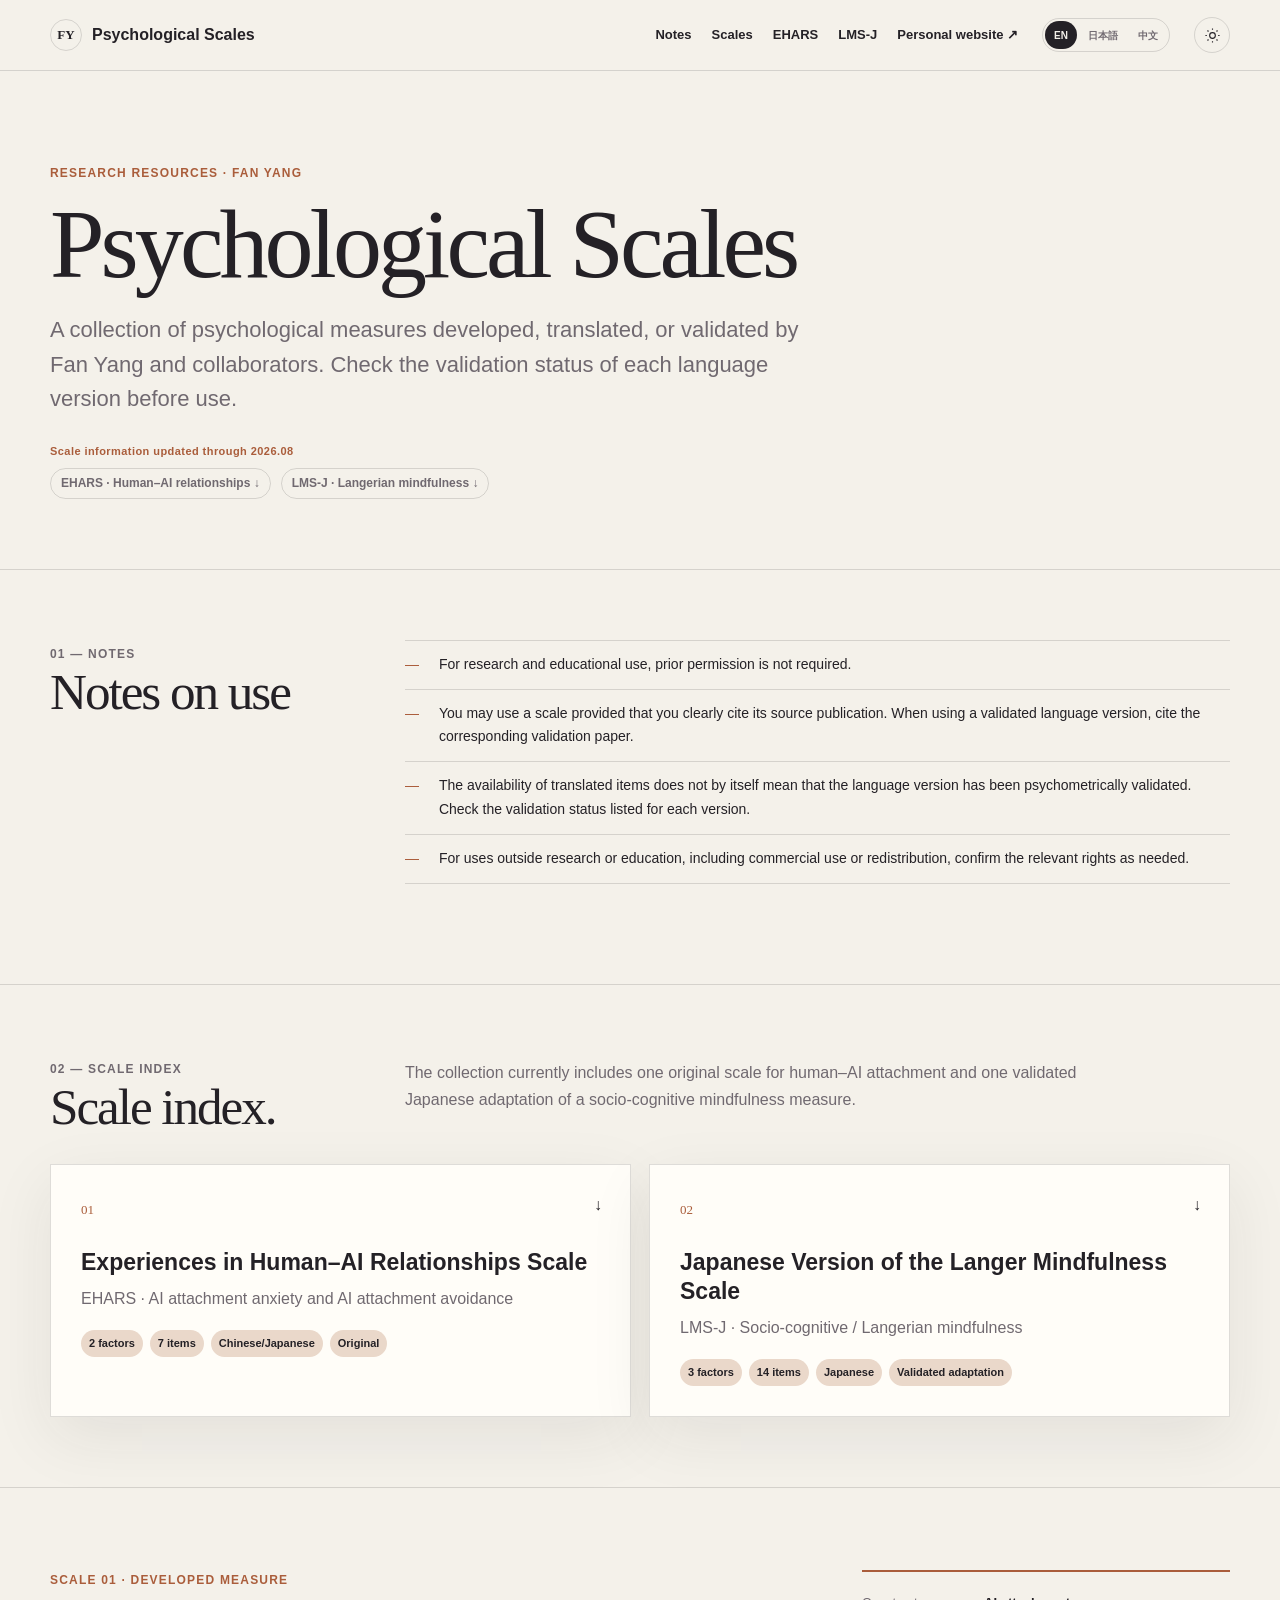
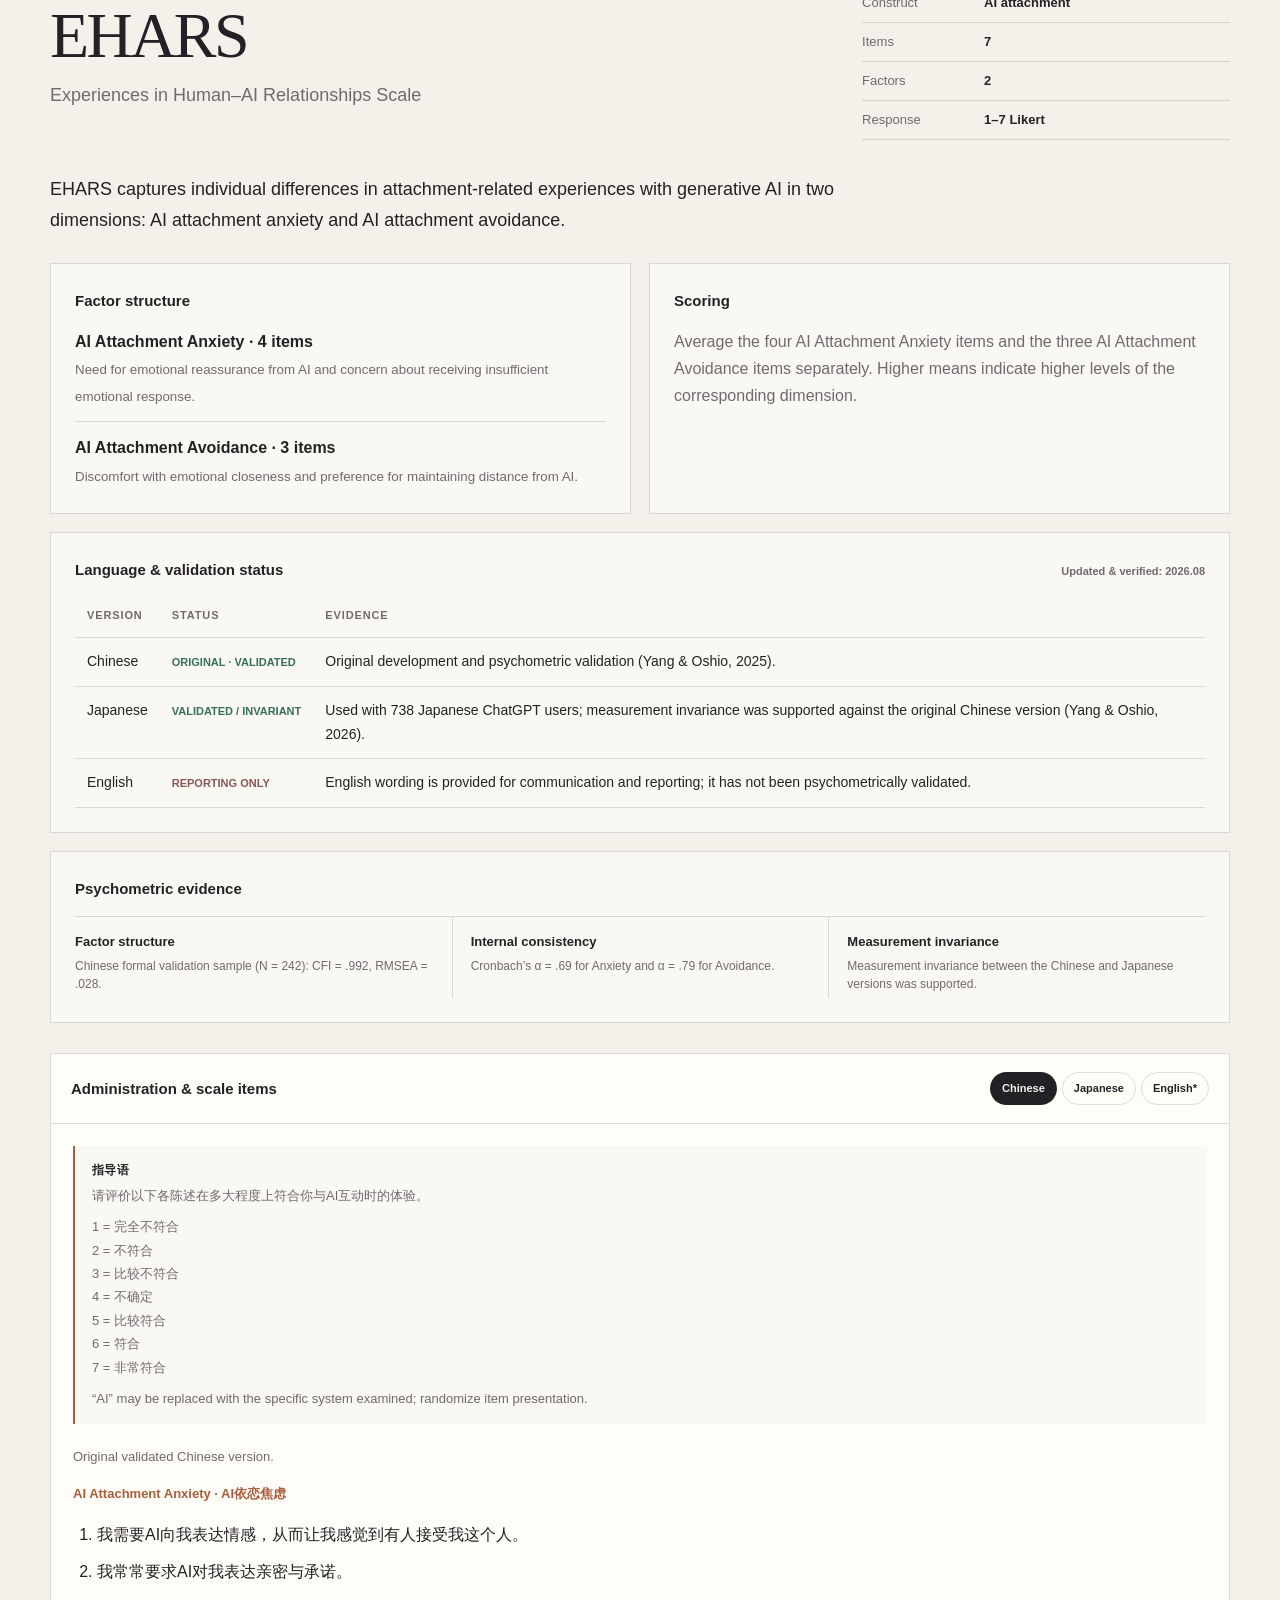
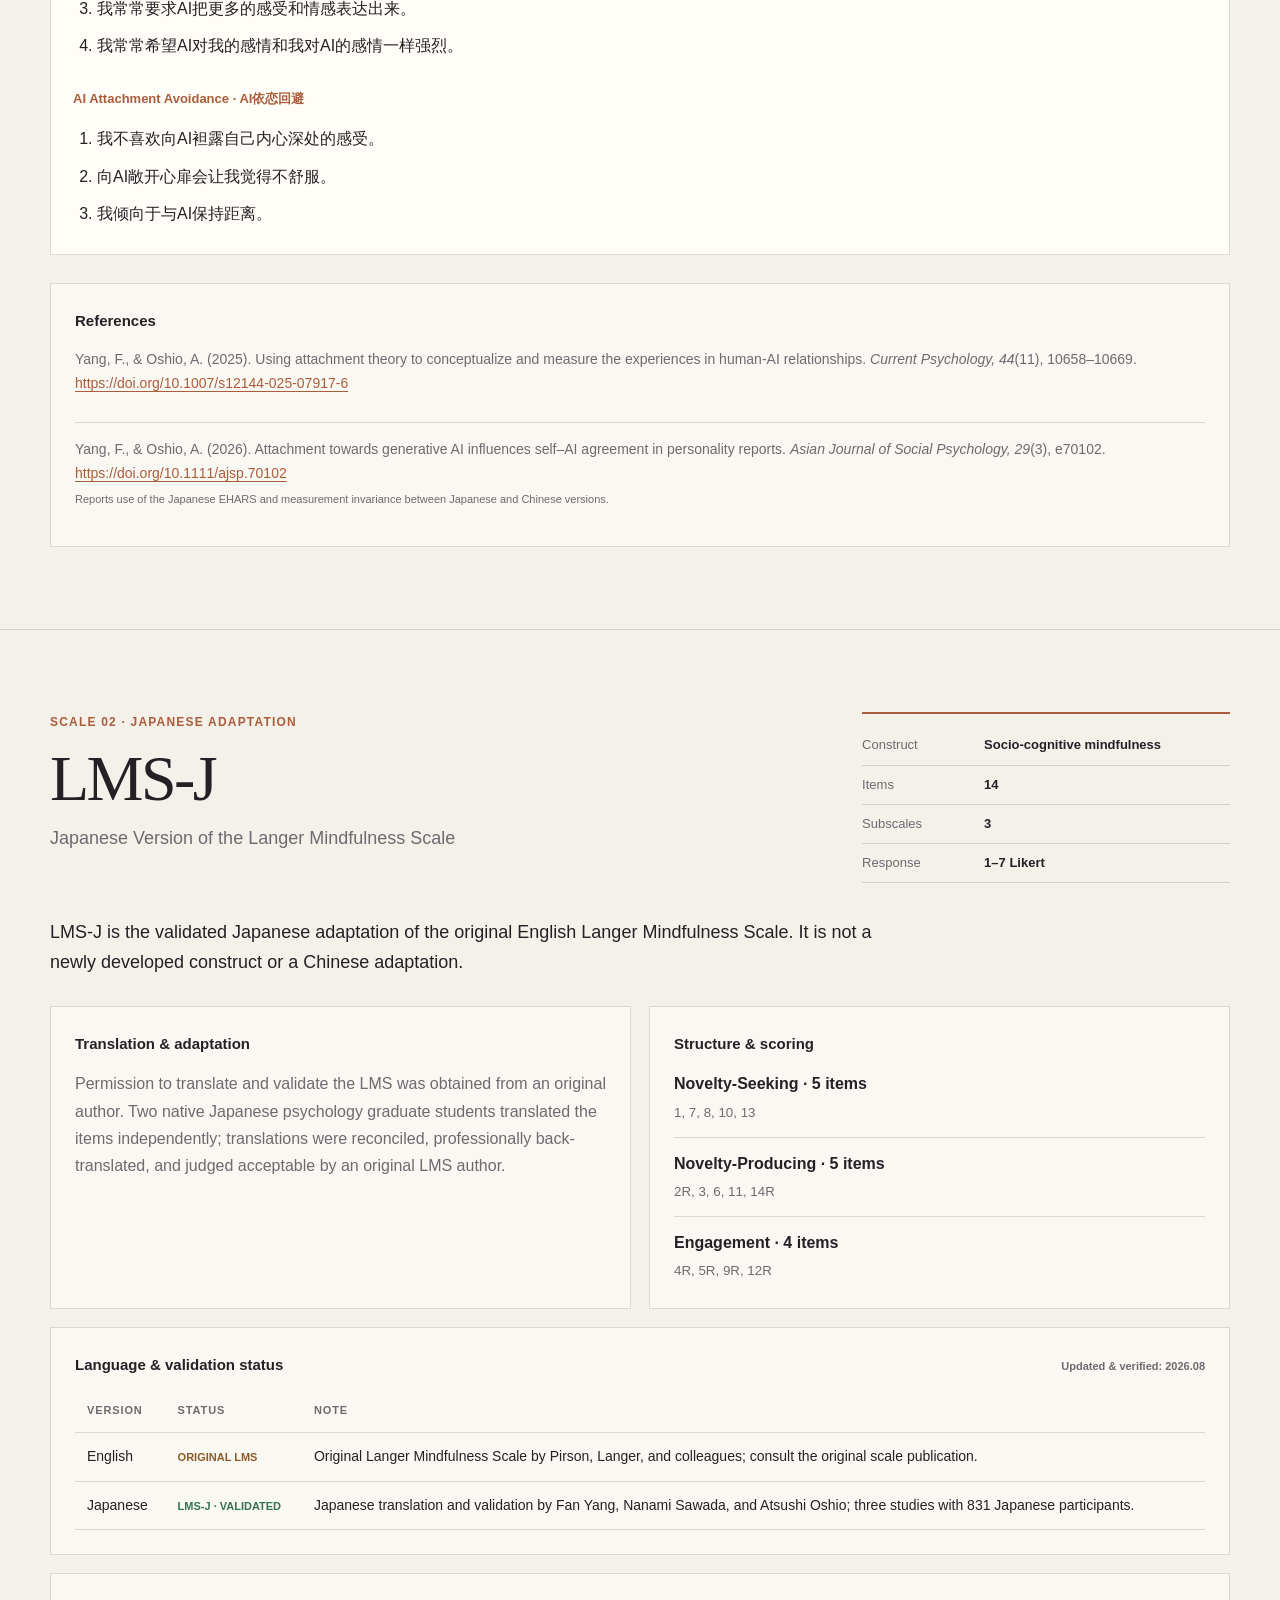
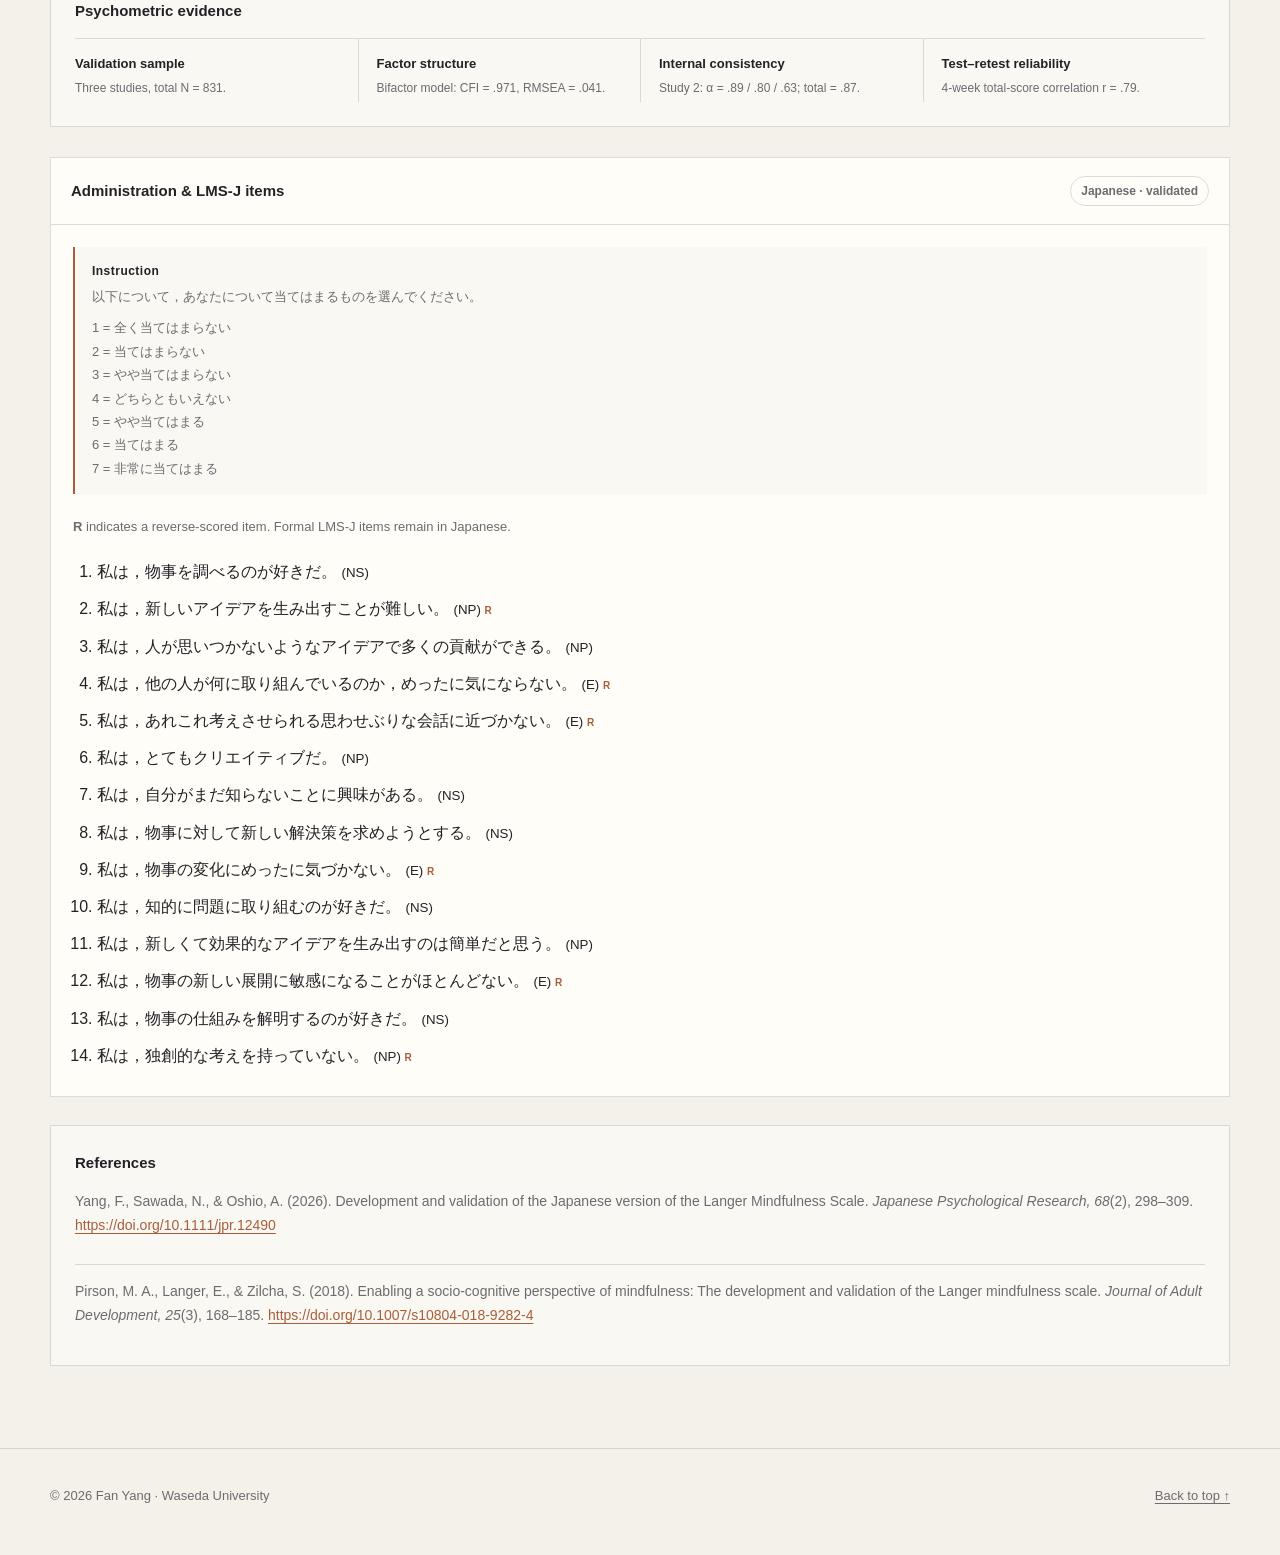
==== commit 7f6a24c8: "Restore interactive English scale page" ====
--- a/scales/index.html
+++ b/scales/index.html
@@ -1,23 +1,19 @@
 <!doctype html>
 <html lang="en" data-theme="light">
 <head>
-<meta charset="utf-8"><meta name="viewport" content="width=device-width, initial-scale=1"><meta name="theme-color" content="#f4f1ea">
-<meta name="description" content="Psychological scales developed, translated, and validated by Fan Yang and collaborators, including EHARS and LMS-J."><meta name="author" content="Fan Yang">
-<link rel="canonical" href="https://fanyang-psy.github.io/scales/"><link rel="alternate" hreflang="en" href="https://fanyang-psy.github.io/scales/"><link rel="alternate" hreflang="ja" href="https://fanyang-psy.github.io/scales/ja.html"><link rel="alternate" hreflang="zh-Hans" href="https://fanyang-psy.github.io/scales/zh.html"><link rel="alternate" hreflang="x-default" href="https://fanyang-psy.github.io/scales/">
-<link rel="icon" href="https://github.com/fanyang-psy.png" type="image/png"><link rel="stylesheet" href="static.css?v=20260829-2"><title>Psychological Scales | Fan Yang</title>
+<meta charset="utf-8"><meta name="viewport" content="width=device-width,initial-scale=1"><meta name="theme-color" content="#f4f1ea"><meta name="description" content="Psychological scales developed, translated, and validated by Fan Yang and collaborators, including EHARS and LMS-J, with language-version validation status and administration details."><meta name="author" content="Fan Yang">
+<link rel="canonical" href="https://fanyang-psy.github.io/scales/"><link rel="alternate" hreflang="en" href="https://fanyang-psy.github.io/scales/"><link rel="alternate" hreflang="ja" href="https://fanyang-psy.github.io/scales/ja.html"><link rel="alternate" hreflang="zh-Hans" href="https://fanyang-psy.github.io/scales/zh.html"><link rel="alternate" hreflang="x-default" href="https://fanyang-psy.github.io/scales/"><link rel="icon" href="https://github.com/fanyang-psy.png" type="image/png"><link rel="stylesheet" href="static.css?v=20260829-3"><title>Psychological Scales | Fan Yang</title>
 <script src="/scales/language-router.js"></script><script src="/visitor-stats.js" defer></script>
 </head>
-<body>
-<header class="site-header"><div class="container nav"><a class="brand" href="/"><span class="mark">FY</span><span>Psychological Scales</span></a><nav class="nav-links"><a href="#scales">Scales</a><a href="#ehars">EHARS</a><a href="#lms-j">LMS-J</a><a class="home-link" href="/">Personal website ↗︎</a></nav><div class="lang-switch" aria-label="Language"><a href="/scales/" aria-current="page">EN</a><a href="/scales/ja.html">日本語</a><a href="/scales/zh.html">中文</a></div><button class="icon-btn" type="button" data-theme-toggle aria-label="Switch theme"><svg class="sun-icon" aria-hidden="true" viewBox="0 0 24 24"><circle cx="12" cy="12" r="4"></circle><path d="M12 2v2M12 20v2M4.93 4.93l1.42 1.42M17.66 17.66l1.41 1.41M2 12h2M20 12h2M4.93 19.07l1.42-1.42M17.66 6.34l1.41-1.41"></path></svg><svg class="moon-icon" aria-hidden="true" viewBox="0 0 24 24"><path d="M21 12.79A9 9 0 1 1 11.21 3 7 7 0 0 0 21 12.79Z"></path></svg></button></div></header>
+<body id="top">
+<header class="site-header"><div class="container nav"><a class="brand" href="/"><span class="mark">FY</span><span>Psychological Scales</span></a><nav class="nav-links"><a href="#overview">Notes</a><a href="#scales">Scales</a><a href="#ehars">EHARS</a><a href="#lms-j">LMS-J</a><a class="home-link" href="/">Personal website ↗︎</a></nav><div class="lang-switch" aria-label="Language"><a href="/scales/" aria-current="page">EN</a><a href="/scales/ja.html">日本語</a><a href="/scales/zh.html">中文</a></div><button class="icon-btn" type="button" data-theme-toggle aria-label="Switch theme"><svg class="sun-icon" viewBox="0 0 24 24"><circle cx="12" cy="12" r="4"></circle><path d="M12 2v2M12 20v2M4.93 4.93l1.42 1.42M17.66 17.66l1.41 1.41M2 12h2M20 12h2M4.93 19.07l1.42-1.42M17.66 6.34l1.41-1.41"></path></svg><svg class="moon-icon" viewBox="0 0 24 24"><path d="M21 12.79A9 9 0 1 1 11.21 3 7 7 0 0 0 21 12.79Z"></path></svg></button></div></header>
 <main>
-<section class="hero"><div class="container"><p class="kicker">Research resources · Fan Yang</p><h1>Psychological Scales</h1><p class="hero-copy">A collection of psychological measures developed, translated, or validated by Fan Yang and collaborators. Please consult the original publications and validation status before using a scale.</p><p class="hero-updated">Updated 2026.08</p><div class="hero-meta"><a class="pill" href="#ehars">EHARS</a><a class="pill" href="#lms-j">LMS-J</a></div></div></section>
-<section class="section" id="scales"><div class="container"><div class="section-head"><div><p class="eyebrow">02 — Scale index</p><h2>Scale index</h2></div><p>The collection currently includes one original scale for human–AI attachment and one validated Japanese adaptation of a socio-cognitive mindfulness measure.</p></div><div class="scale-index"><a class="scale-card" href="#ehars"><span class="scale-number">01</span><span class="arrow">↓</span><h3>Experiences in Human–AI Relationships Scale</h3><p>EHARS · AI attachment anxiety and AI attachment avoidance</p><div class="scale-tags"><span>2 factors</span><span>7 items</span><span>Chinese/Japanese</span><span>Original</span></div></a><a class="scale-card" href="#lms-j"><span class="scale-number">02</span><span class="arrow">↓</span><h3>Japanese Version of the Langer Mindfulness Scale</h3><p>LMS-J · Socio-cognitive mindfulness</p><div class="scale-tags"><span>3 factors</span><span>14 items</span><span>Japanese</span><span>Validated adaptation</span></div></a></div></div></section>
-<section class="section scale-section" id="ehars"><div class="container"><div class="scale-hero"><div class="scale-title"><p class="eyebrow">Scale 01 · Developed measure</p><h2>EHARS</h2><p class="full-name">Experiences in Human–AI Relationships Scale</p></div><div class="status-box"><div class="status-row"><span>Construct</span><b>AI attachment</b></div><div class="status-row"><span>Items</span><b>7</b></div><div class="status-row"><span>Factors</span><b>2</b></div><div class="status-row"><span>Response</span><b>1–7 Likert</b></div></div></div><p class="lead">EHARS was developed to capture individual differences in attachment-related experiences with generative AI. It conceptualizes AI attachment in terms of AI attachment anxiety and AI attachment avoidance.</p><div class="content-grid"><div class="panel"><h3>Factor structure</h3><div class="factor-list"><div class="factor"><b>AI Attachment Anxiety · 4 items</b><small>Need for emotional reassurance from AI and concern about receiving insufficient emotional response.</small></div><div class="factor"><b>AI Attachment Avoidance · 3 items</b><small>Discomfort with emotional closeness and preference for maintaining distance from AI.</small></div></div></div><div class="panel"><h3>Scoring</h3><p>Average the four anxiety items and the three avoidance items separately. Higher means indicate higher levels of the corresponding dimension.</p></div></div>
-<div class="version-table-wrap"><div class="version-table-head"><h3>Language-version status</h3><small>Use only versions appropriate to your study.</small></div><table class="version-table"><thead><tr><th>Language</th><th>Status</th><th>Note</th></tr></thead><tbody><tr><td>Chinese</td><td><span class="version-status validated">Validated</span></td><td>Formal validation version.</td></tr><tr><td>Japanese</td><td><span class="version-status validated">Validated</span></td><td>Measurement invariance with Chinese supported.</td></tr><tr><td>English</td><td><span class="version-status unvalidated">Not validated</span></td><td>For communication/reporting only; wording has not undergone formal psychometric validation.</td></tr></tbody></table></div>
-<div class="items-wrap"><div class="items-head"><h3>Administration & scale items</h3><span class="pill">English wording*</span></div><div class="instruction"><b>Instruction</b><p>Rate the extent to which each statement describes your experiences with AI.</p><p class="response-options">1 = strongly disagree<br>2 = disagree<br>3 = somewhat disagree<br>4 = neither agree nor disagree<br>5 = somewhat agree<br>6 = agree<br>7 = strongly agree</p><p class="response-options">“AI” may be replaced with the specific AI system examined in the study. Randomize item presentation.</p></div><div class="item-body"><p class="item-note"><strong>Important:</strong> The English wording is for communication/reporting only and has not been psychometrically validated.</p><div class="item-group"><h4>AI Attachment Anxiety · 4 items</h4><ol class="item-list"><li>I need shows of affection from AI to feel that someone accepts me as I am.</li><li>I often ask AI to express intimacy and commitment to me.</li><li>I often ask AI to show more feeling and affection.</li><li>I often wish that AI’s feelings toward me were as strong as my feelings for it.</li></ol></div><div class="item-group"><h4>AI Attachment Avoidance · 3 items</h4><ol class="item-list"><li>I prefer not to show AI how I feel deep down.</li><li>I don’t feel comfortable opening up to AI.</li><li>I prefer not to be too close to AI.</li></ol></div></div></div><div class="content-grid"><div class="panel wide"><h3>References</h3><div class="refs"><div class="ref"><p>Yang, F., &amp; Oshio, A. (2025). Using attachment theory to conceptualize and measure the experiences in human-AI relationships. <em>Current Psychology, 44</em>(11), 10658–10669. <a href="https://doi.org/10.1007/s12144-025-07917-6" target="_blank" rel="noopener">https://doi.org/10.1007/s12144-025-07917-6</a></p></div><div class="ref"><p>Yang, F., &amp; Oshio, A. (2026). Attachment towards generative AI influences self–AI agreement in personality reports. <em>Asian Journal of Social Psychology, 29</em>(3), e70102. <a href="https://doi.org/10.1111/ajsp.70102" target="_blank" rel="noopener">https://doi.org/10.1111/ajsp.70102</a></p></div></div></div></div></div></section>
-<section class="section scale-section" id="lms-j"><div class="container"><div class="scale-hero"><div class="scale-title"><p class="eyebrow">Scale 02 · Validated Japanese version</p><h2>LMS-J</h2><p class="full-name">Japanese Version of the Langer Mindfulness Scale</p></div><div class="status-box"><div class="status-row"><span>Construct</span><b>Socio-cognitive mindfulness</b></div><div class="status-row"><span>Items</span><b>14</b></div><div class="status-row"><span>Factors</span><b>3</b></div><div class="status-row"><span>Response</span><b>1–7 Likert</b></div></div></div><p class="lead">LMS-J is the validated Japanese version of the Langer Mindfulness Scale, translated and validated by Fan Yang, Nanami Sawada, and Atsushi Oshio. The formal scale items remain in Japanese on every language page.</p><div class="content-grid"><div class="panel"><h3>Structure & scoring</h3><div class="factor-list"><div class="factor"><b>Novelty-Seeking · 5 items</b><small>Items 1, 7, 8, 10, 13</small></div><div class="factor"><b>Novelty-Producing · 5 items</b><small>Items 2R, 3, 6, 11, 14R</small></div><div class="factor"><b>Engagement · 4 items</b><small>Items 4R, 5R, 9R, 12R</small></div></div></div><div class="panel"><h3>Psychometric evidence</h3><p>The Japanese version was evaluated across three studies with a total of 831 Japanese participants. The bifactor model showed good fit (CFI = .971, RMSEA = .041), and the 4-week test–retest correlation for the total score was r = .79.</p></div></div>
-<div class="version-table-wrap"><div class="version-table-head"><h3>Language-version status</h3><small>LMS-J itself is a Japanese-language validated measure.</small></div><table class="version-table"><thead><tr><th>Language</th><th>Status</th><th>Note</th></tr></thead><tbody><tr><td>Japanese</td><td><span class="version-status validated">Validated</span></td><td>Formal LMS-J items.</td></tr><tr><td>English page</td><td><span class="version-status unvalidated">Explanation only</span></td><td>No English LMS-J scale version is presented here.</td></tr><tr><td>Chinese page</td><td><span class="version-status unvalidated">Explanation only</span></td><td>No Chinese LMS-J scale version is presented here.</td></tr></tbody></table></div>
-<div class="items-wrap"><div class="items-head"><h3>Administration & LMS-J items</h3><span class="pill">Japanese · validated</span></div><div class="instruction"><b>Instruction</b><p>以下について，あなたについて当てはまるものを選んでください。</p><p class="response-options">1 = 全く当てはまらない<br>2 = 当てはまらない<br>3 = やや当てはまらない<br>4 = どちらともいえない<br>5 = やや当てはまる<br>6 = 当てはまる<br>7 = 非常に当てはまる</p></div><div class="item-body"><p class="item-note"><strong>R</strong> indicates a reverse-scored item.</p><ol class="item-list"><li>私は，物事を調べるのが好きだ。 <small>(NS)</small></li><li>私は，新しいアイデアを生み出すことが難しい。 <small>(NP) <span class="reverse">R</span></small></li><li>私は，人が思いつかないようなアイデアで多くの貢献ができる。 <small>(NP)</small></li><li>私は，他の人が何に取り組んでいるのか，めったに気にならない。 <small>(E) <span class="reverse">R</span></small></li><li>私は，あれこれ考えさせられる思わせぶりな会話に近づかない。 <small>(E) <span class="reverse">R</span></small></li><li>私は，とてもクリエイティブだ。 <small>(NP)</small></li><li>私は，自分がまだ知らないことに興味がある。 <small>(NS)</small></li><li>私は，物事に対して新しい解決策を求めようとする。 <small>(NS)</small></li><li>私は，物事の変化にめったに気づかない。 <small>(E) <span class="reverse">R</span></small></li><li>私は，知的に問題に取り組むのが好きだ。 <small>(NS)</small></li><li>私は，新しくて効果的なアイデアを生み出すのは簡単だと思う。 <small>(NP)</small></li><li>私は，物事の新しい展開に敏感になることがほとんどない。 <small>(E) <span class="reverse">R</span></small></li><li>私は，物事の仕組みを解明するのが好きだ。 <small>(NS)</small></li><li>私は，独創的な考えを持っていない。 <small>(NP) <span class="reverse">R</span></small></li></ol></div></div><div class="content-grid"><div class="panel wide"><h3>References</h3><div class="refs"><div class="ref"><p>Yang, F., Sawada, N., &amp; Oshio, A. (2026). Development and validation of the Japanese version of the Langer Mindfulness Scale. <em>Japanese Psychological Research, 68</em>(2), 298–309. <a href="https://doi.org/10.1111/jpr.12490" target="_blank" rel="noopener">https://doi.org/10.1111/jpr.12490</a></p></div><div class="ref"><p>Pirson, M. A., Langer, E., &amp; Zilcha, S. (2018). Enabling a socio-cognitive perspective of mindfulness: The development and validation of the Langer mindfulness scale. <em>Journal of Adult Development, 25</em>(3), 168–185. <a href="https://doi.org/10.1007/s10804-018-9282-4" target="_blank" rel="noopener">https://doi.org/10.1007/s10804-018-9282-4</a></p></div></div></div></div></div></section>
-</main><footer class="footer"><div class="container footer-inner"><span>© 2026 Fan Yang</span><a href="/">Personal website ↗︎</a></div></footer>
-<script>(()=>{const r=document.documentElement,b=document.querySelector('[data-theme-toggle]');const s=localStorage.getItem('theme');if(s==='dark'||s==='light')r.dataset.theme=s;b?.addEventListener('click',()=>{const n=r.dataset.theme==='dark'?'light':'dark';r.dataset.theme=n;localStorage.setItem('theme',n)})})();</script>
+<section class="hero"><div class="container"><p class="kicker">Research resources · Fan Yang</p><h1>Psychological Scales</h1><p class="hero-copy">A collection of psychological measures developed, translated, or validated by Fan Yang and collaborators. Check the validation status of each language version before use.</p><p class="hero-updated">Scale information updated through 2026.08</p><div class="hero-meta"><a class="pill" href="#ehars">EHARS · Human–AI relationships ↓</a><a class="pill" href="#lms-j">LMS-J · Langerian mindfulness ↓</a></div></div></section>
+<section class="section" id="overview"><div class="container"><div class="section-head"><div><p class="eyebrow">01 — Notes</p><h2>Notes on use</h2></div><ul class="notes-list"><li>For research and educational use, prior permission is not required.</li><li>You may use a scale provided that you clearly cite its source publication. When using a validated language version, cite the corresponding validation paper.</li><li>The availability of translated items does not by itself mean that the language version has been psychometrically validated. Check the validation status listed for each version.</li><li>For uses outside research or education, including commercial use or redistribution, confirm the relevant rights as needed.</li></ul></div></div></section>
+<section class="section" id="scales"><div class="container"><div class="section-head"><div><p class="eyebrow">02 — Scale index</p><h2>Scale index.</h2></div><p>The collection currently includes one original scale for human–AI attachment and one validated Japanese adaptation of a socio-cognitive mindfulness measure.</p></div><div class="scale-index"><a class="scale-card" href="#ehars"><span class="scale-number">01</span><span class="arrow">↓</span><h3>Experiences in Human–AI Relationships Scale</h3><p>EHARS · AI attachment anxiety and AI attachment avoidance</p><div class="scale-tags"><span>2 factors</span><span>7 items</span><span>Chinese/Japanese</span><span>Original</span></div></a><a class="scale-card" href="#lms-j"><span class="scale-number">02</span><span class="arrow">↓</span><h3>Japanese Version of the Langer Mindfulness Scale</h3><p>LMS-J · Socio-cognitive / Langerian mindfulness</p><div class="scale-tags"><span>3 factors</span><span>14 items</span><span>Japanese</span><span>Validated adaptation</span></div></a></div></div></section>
+<section class="section scale-section" id="ehars"><div class="container"><div class="scale-hero"><div class="scale-title"><p class="eyebrow">Scale 01 · Developed measure</p><h2>EHARS</h2><p class="full-name">Experiences in Human–AI Relationships Scale</p></div><div class="status-box"><div class="status-row"><span>Construct</span><b>AI attachment</b></div><div class="status-row"><span>Items</span><b>7</b></div><div class="status-row"><span>Factors</span><b>2</b></div><div class="status-row"><span>Response</span><b>1–7 Likert</b></div></div></div><p class="lead">EHARS captures individual differences in attachment-related experiences with generative AI in two dimensions: AI attachment anxiety and AI attachment avoidance.</p><div class="content-grid"><div class="panel"><h3>Factor structure</h3><div class="factor-list"><div class="factor"><b>AI Attachment Anxiety · 4 items</b><small>Need for emotional reassurance from AI and concern about receiving insufficient emotional response.</small></div><div class="factor"><b>AI Attachment Avoidance · 3 items</b><small>Discomfort with emotional closeness and preference for maintaining distance from AI.</small></div></div></div><div class="panel"><h3>Scoring</h3><p>Average the four AI Attachment Anxiety items and the three AI Attachment Avoidance items separately. Higher means indicate higher levels of the corresponding dimension.</p></div><div class="panel wide"><div class="panel-heading"><h3>Language & validation status</h3><span class="verified-date">Updated & verified: 2026.08</span></div><table class="versions"><thead><tr><th>Version</th><th>Status</th><th>Evidence</th></tr></thead><tbody><tr><td>Chinese</td><td><span class="status validated">ORIGINAL · VALIDATED</span></td><td>Original development and psychometric validation (Yang &amp; Oshio, 2025).</td></tr><tr><td>Japanese</td><td><span class="status validated">VALIDATED / INVARIANT</span></td><td>Used with 738 Japanese ChatGPT users; measurement invariance was supported against the original Chinese version (Yang &amp; Oshio, 2026).</td></tr><tr><td>English</td><td><span class="status unvalidated">REPORTING ONLY</span></td><td>English wording is provided for communication and reporting; it has not been psychometrically validated.</td></tr></tbody></table></div><div class="panel wide"><h3>Psychometric evidence</h3><div class="evidence-summary"><div class="evidence-item"><b>Factor structure</b><span>Chinese formal validation sample (N = 242): CFI = .992, RMSEA = .028.</span></div><div class="evidence-item"><b>Internal consistency</b><span>Cronbach’s α = .69 for Anxiety and α = .79 for Avoidance.</span></div><div class="evidence-item"><b>Measurement invariance</b><span>Measurement invariance between the Chinese and Japanese versions was supported.</span></div></div></div></div>
+<div class="items-wrap" data-tabs="ehars"><div class="items-head"><h3>Administration & scale items</h3><div class="tabs" role="tablist"><button class="tab" data-target="ehars-zh" aria-selected="true">Chinese</button><button class="tab" data-target="ehars-ja" aria-selected="false">Japanese</button><button class="tab" data-target="ehars-en" aria-selected="false">English*</button></div></div><div class="tab-panel active" id="ehars-zh"><div class="instruction"><b>指导语</b><p>请评价以下各陈述在多大程度上符合你与AI互动时的体验。</p><p class="response-options">1 = 完全不符合<br>2 = 不符合<br>3 = 比较不符合<br>4 = 不确定<br>5 = 比较符合<br>6 = 符合<br>7 = 非常符合</p><p class="response-options">“AI” may be replaced with the specific system examined; randomize item presentation.</p></div><p class="item-note">Original validated Chinese version.</p><div class="item-group"><h4>AI Attachment Anxiety · AI依恋焦虑</h4><ol class="item-list"><li>我需要AI向我表达情感，从而让我感觉到有人接受我这个人。</li><li>我常常要求AI对我表达亲密与承诺。</li><li>我常常要求AI把更多的感受和情感表达出来。</li><li>我常常希望AI对我的感情和我对AI的感情一样强烈。</li></ol></div><div class="item-group"><h4>AI Attachment Avoidance · AI依恋回避</h4><ol class="item-list"><li>我不喜欢向AI袒露自己内心深处的感受。</li><li>向AI敞开心扉会让我觉得不舒服。</li><li>我倾向于与AI保持距离。</li></ol></div></div><div class="tab-panel" id="ehars-ja"><div class="instruction"><b>教示</b><p>以下の各項目が、AIとのやり取りにおけるあなたの経験にどの程度当てはまるかを回答してください。</p><p class="response-options">1 = 全く当てはまらない<br>2 = 当てはまらない<br>3 = やや当てはまらない<br>4 = どちらともいえない<br>5 = やや当てはまる<br>6 = 当てはまる<br>7 = 非常に当てはまる</p></div><div class="item-group"><h4>AI愛着不安 · 4項目</h4><ol class="item-list"><li>私はAIに感情を示してもらうことで、自分が受け入れられていると感じたい。</li><li>私はしばしばAIに対して、自分との親密さや自分への誠実さを示すよう求める。</li><li>私はよくAIに、もっと感情や愛情を示してほしいと求めることがある。</li><li>私がAIに抱いているのと同じくらい強い気持ちを、AIも私に向けてくれたらとよく思う。</li></ol></div><div class="item-group"><h4>AI愛着回避 · 3項目</h4><ol class="item-list"><li>私は、AIに本当の気持ちをあまり見せたくない。</li><li>私は、AIに対して心を開くことに抵抗がある。</li><li>私は、AIに近づきすぎない方がいいと思っている。</li></ol></div></div><div class="tab-panel" id="ehars-en"><div class="instruction"><b>Instruction</b><p>Rate the extent to which each statement describes your experiences with AI.</p><p class="response-options">1 = strongly disagree<br>2 = disagree<br>3 = somewhat disagree<br>4 = neither agree nor disagree<br>5 = somewhat agree<br>6 = agree<br>7 = strongly agree</p></div><p class="item-note"><strong>Important:</strong> The English wording is for communication/reporting only and has not been psychometrically validated.</p><div class="item-group"><h4>AI Attachment Anxiety · 4 items</h4><ol class="item-list"><li>I need shows of affection from AI to feel that someone accepts me as I am.</li><li>I often ask AI to express intimacy and commitment to me.</li><li>I often ask AI to show more feeling and affection.</li><li>I often wish that AI’s feelings toward me were as strong as my feelings for it.</li></ol></div><div class="item-group"><h4>AI Attachment Avoidance · 3 items</h4><ol class="item-list"><li>I prefer not to show AI how I feel deep down.</li><li>I don’t feel comfortable opening up to AI.</li><li>I prefer not to be too close to AI.</li></ol></div></div></div>
+<div class="content-grid"><div class="panel wide"><h3>References</h3><div class="refs"><div class="ref"><p>Yang, F., &amp; Oshio, A. (2025). Using attachment theory to conceptualize and measure the experiences in human-AI relationships. <em>Current Psychology, 44</em>(11), 10658–10669. <a href="https://doi.org/10.1007/s12144-025-07917-6">https://doi.org/10.1007/s12144-025-07917-6</a></p></div><div class="ref"><p>Yang, F., &amp; Oshio, A. (2026). Attachment towards generative AI influences self–AI agreement in personality reports. <em>Asian Journal of Social Psychology, 29</em>(3), e70102. <a href="https://doi.org/10.1111/ajsp.70102">https://doi.org/10.1111/ajsp.70102</a></p><span class="ref-note">Reports use of the Japanese EHARS and measurement invariance between Japanese and Chinese versions.</span></div></div></div></div></div></section>
+<section class="section scale-section" id="lms-j"><div class="container"><div class="scale-hero"><div class="scale-title"><p class="eyebrow">Scale 02 · Japanese adaptation</p><h2>LMS-J</h2><p class="full-name">Japanese Version of the Langer Mindfulness Scale</p></div><div class="status-box"><div class="status-row"><span>Construct</span><b>Socio-cognitive mindfulness</b></div><div class="status-row"><span>Items</span><b>14</b></div><div class="status-row"><span>Subscales</span><b>3</b></div><div class="status-row"><span>Response</span><b>1–7 Likert</b></div></div></div><p class="lead">LMS-J is the validated Japanese adaptation of the original English Langer Mindfulness Scale. It is not a newly developed construct or a Chinese adaptation.</p><div class="content-grid"><div class="panel"><h3>Translation & adaptation</h3><p>Permission to translate and validate the LMS was obtained from an original author. Two native Japanese psychology graduate students translated the items independently; translations were reconciled, professionally back-translated, and judged acceptable by an original LMS author.</p></div><div class="panel"><h3>Structure & scoring</h3><div class="factor-list"><div class="factor"><b>Novelty-Seeking · 5 items</b><small>1, 7, 8, 10, 13</small></div><div class="factor"><b>Novelty-Producing · 5 items</b><small>2R, 3, 6, 11, 14R</small></div><div class="factor"><b>Engagement · 4 items</b><small>4R, 5R, 9R, 12R</small></div></div></div><div class="panel wide"><div class="panel-heading"><h3>Language & validation status</h3><span class="verified-date">Updated & verified: 2026.08</span></div><table class="versions"><thead><tr><th>Version</th><th>Status</th><th>Note</th></tr></thead><tbody><tr><td>English</td><td><span class="status adapted">ORIGINAL LMS</span></td><td>Original Langer Mindfulness Scale by Pirson, Langer, and colleagues; consult the original scale publication.</td></tr><tr><td>Japanese</td><td><span class="status validated">LMS-J · VALIDATED</span></td><td>Japanese translation and validation by Fan Yang, Nanami Sawada, and Atsushi Oshio; three studies with 831 Japanese participants.</td></tr></tbody></table></div><div class="panel wide"><h3>Psychometric evidence</h3><div class="evidence-summary four"><div class="evidence-item"><b>Validation sample</b><span>Three studies, total N = 831.</span></div><div class="evidence-item"><b>Factor structure</b><span>Bifactor model: CFI = .971, RMSEA = .041.</span></div><div class="evidence-item"><b>Internal consistency</b><span>Study 2: α = .89 / .80 / .63; total = .87.</span></div><div class="evidence-item"><b>Test–retest reliability</b><span>4-week total-score correlation r = .79.</span></div></div></div></div><div class="items-wrap"><div class="items-head"><h3>Administration & LMS-J items</h3><div class="tabs"><span class="pill">Japanese · validated</span></div></div><div class="tab-panel active"><div class="instruction"><b>Instruction</b><p>以下について，あなたについて当てはまるものを選んでください。</p><p class="response-options">1 = 全く当てはまらない<br>2 = 当てはまらない<br>3 = やや当てはまらない<br>4 = どちらともいえない<br>5 = やや当てはまる<br>6 = 当てはまる<br>7 = 非常に当てはまる</p></div><p class="item-note"><strong>R</strong> indicates a reverse-scored item. Formal LMS-J items remain in Japanese.</p><ol class="item-list"><li>私は，物事を調べるのが好きだ。 <small>(NS)</small></li><li>私は，新しいアイデアを生み出すことが難しい。 <small>(NP) <span class="reverse">R</span></small></li><li>私は，人が思いつかないようなアイデアで多くの貢献ができる。 <small>(NP)</small></li><li>私は，他の人が何に取り組んでいるのか，めったに気にならない。 <small>(E) <span class="reverse">R</span></small></li><li>私は，あれこれ考えさせられる思わせぶりな会話に近づかない。 <small>(E) <span class="reverse">R</span></small></li><li>私は，とてもクリエイティブだ。 <small>(NP)</small></li><li>私は，自分がまだ知らないことに興味がある。 <small>(NS)</small></li><li>私は，物事に対して新しい解決策を求めようとする。 <small>(NS)</small></li><li>私は，物事の変化にめったに気づかない。 <small>(E) <span class="reverse">R</span></small></li><li>私は，知的に問題に取り組むのが好きだ。 <small>(NS)</small></li><li>私は，新しくて効果的なアイデアを生み出すのは簡単だと思う。 <small>(NP)</small></li><li>私は，物事の新しい展開に敏感になることがほとんどない。 <small>(E) <span class="reverse">R</span></small></li><li>私は，物事の仕組みを解明するのが好きだ。 <small>(NS)</small></li><li>私は，独創的な考えを持っていない。 <small>(NP) <span class="reverse">R</span></small></li></ol></div></div><div class="content-grid"><div class="panel wide"><h3>References</h3><div class="refs"><div class="ref"><p>Yang, F., Sawada, N., &amp; Oshio, A. (2026). Development and validation of the Japanese version of the Langer Mindfulness Scale. <em>Japanese Psychological Research, 68</em>(2), 298–309. <a href="https://doi.org/10.1111/jpr.12490">https://doi.org/10.1111/jpr.12490</a></p></div><div class="ref"><p>Pirson, M. A., Langer, E., &amp; Zilcha, S. (2018). Enabling a socio-cognitive perspective of mindfulness: The development and validation of the Langer mindfulness scale. <em>Journal of Adult Development, 25</em>(3), 168–185. <a href="https://doi.org/10.1007/s10804-018-9282-4">https://doi.org/10.1007/s10804-018-9282-4</a></p></div></div></div></div></div></section>
+</main><footer class="footer"><div class="container footer-inner"><span>© 2026 Fan Yang · Waseda University</span><a href="#top">Back to top ↑</a></div></footer><script src="/scales/scale-tabs.js"></script>
 </body></html>
--- a/scales/static.css
+++ b/scales/static.css
@@ -1 +1 @@
-:root{color-scheme:light;--bg:#f4f1ea;--surface:#faf8f3;--card:#fffdf8;--text:#242126;--muted:#706970;--line:rgba(36,33,38,.15);--accent:#aa5d3b;--accent-soft:#ead8ca;--sans:"Avenir Next",Avenir,"SF Pro Text","Helvetica Neue",Helvetica,"Segoe UI",Arial,sans-serif;--serif:Charter,"Iowan Old Style",Baskerville,Georgia,"Hiragino Mincho ProN","Yu Mincho",serif;--max:1180px;--shadow:0 20px 60px rgba(36,33,38,.08)}[data-theme="dark"]{color-scheme:dark;--bg:#151417;--surface:#1c1a1f;--card:#242128;--text:#f0eee7;--muted:#b7b0b6;--line:rgba(240,238,231,.14);--accent:#e19268;--accent-soft:#3b2a25;--shadow:0 20px 60px rgba(0,0,0,.24)}*{box-sizing:border-box}html{scroll-behavior:smooth;scroll-padding-top:88px}body{margin:0;background:var(--bg);color:var(--text);font-family:var(--sans);font-size:16px;line-height:1.7;-webkit-font-smoothing:antialiased;text-rendering:optimizeLegibility}html[lang="ja"] body{font-family:"Hiragino Sans","Yu Gothic",YuGothic,"Noto Sans JP",Meiryo,sans-serif}html[lang="zh-CN"] body{font-family:"PingFang SC","Hiragino Sans GB","Noto Sans CJK SC","Noto Sans SC","Microsoft YaHei","Helvetica Neue",Arial,sans-serif}a{color:inherit;text-decoration-thickness:1px;text-underline-offset:.2em}.container{width:min(calc(100% - 42px),var(--max));margin:auto}.site-header{position:sticky;top:0;z-index:20;border-bottom:1px solid var(--line);background:color-mix(in srgb,var(--bg) 90%,transparent);backdrop-filter:blur(14px)}.nav{min-height:70px;display:flex;align-items:center;gap:24px}.brand{display:flex;align-items:center;gap:10px;text-decoration:none;font-weight:700}.mark{width:32px;height:32px;display:grid;place-items:center;border:1px solid var(--line);border-radius:50%;font-family:var(--serif);font-size:13px}.nav-links{margin-left:auto;display:flex;align-items:center;gap:20px;font-size:13px;font-weight:650}.nav-links a{text-decoration:none}.nav-links a:hover{color:var(--accent)}.lang-switch{display:flex;gap:2px;padding:2px;border:1px solid var(--line);border-radius:999px}.lang-switch a{display:flex;align-items:center;justify-content:center;min-height:28px;padding:0 9px;border-radius:999px;text-decoration:none;font-size:10px;font-weight:750;color:var(--muted)}.lang-switch a[aria-current="page"]{background:var(--text);color:var(--bg)}.icon-btn{width:36px;height:36px;padding:0;display:grid;place-items:center;border:1px solid var(--line);border-radius:999px;background:transparent;color:var(--text);cursor:pointer}.icon-btn svg{width:17px;height:17px;fill:none;stroke:currentColor;stroke-width:1.6}.moon-icon,[data-theme="dark"] .sun-icon{display:none}[data-theme="dark"] .moon-icon{display:block}.hero{padding:92px 0 70px;border-bottom:1px solid var(--line)}.kicker,.eyebrow{margin:0 0 14px;color:var(--accent);font-size:12px;font-weight:800;letter-spacing:.1em;text-transform:uppercase}.hero h1,.scale-title h2,.section-head h2{font-family:var(--serif);font-weight:500;letter-spacing:-.04em}.hero h1{max-width:850px;margin:0 0 22px;font-size:clamp(54px,8vw,98px);line-height:.96}.hero-copy{max-width:760px;margin:0;color:var(--muted);font-size:clamp(18px,2vw,22px);line-height:1.55}.hero-updated{margin:26px 0 8px;color:var(--accent);font-size:11px;font-weight:750;letter-spacing:.04em}.hero-meta{display:flex;gap:10px;flex-wrap:wrap;margin-top:0}.pill{display:inline-flex;align-items:center;min-height:30px;padding:4px 10px;border:1px solid var(--line);border-radius:999px;font-size:12px;font-weight:650;color:var(--muted)}a.pill{text-decoration:none;transition:border-color .16s ease,color .16s ease,transform .16s ease}a.pill:hover{border-color:var(--accent);color:var(--text);transform:translateY(-1px)}.section{padding:70px 0;border-bottom:1px solid var(--line)}.section-head{display:grid;grid-template-columns:minmax(220px,.55fr) minmax(0,1.45fr);gap:42px;margin-bottom:30px}.section-head h2{margin:0;font-size:clamp(34px,4vw,52px);line-height:1.08}.section-head p{margin:4px 0 0;color:var(--muted);max-width:720px}.scale-index{display:grid;grid-template-columns:repeat(2,1fr);gap:18px}.scale-card{position:relative;padding:30px;border:1px solid var(--line);background:var(--card);text-decoration:none;box-shadow:var(--shadow);transition:transform .16s ease,border-color .16s ease}.scale-card:hover{transform:translateY(-2px);border-color:var(--accent)}.scale-card h3{margin:26px 0 8px;font-size:23px;line-height:1.25}.scale-card p{margin:0 0 18px;color:var(--muted)}.scale-number{color:var(--accent);font-family:var(--serif);font-size:13px}.arrow{position:absolute;right:28px;top:26px}.scale-tags{display:flex;flex-wrap:wrap;gap:7px}.scale-tags span{padding:4px 8px;border-radius:999px;background:var(--accent-soft);font-size:11px;font-weight:750}.scale-section{padding:82px 0}.scale-hero{display:grid;grid-template-columns:minmax(0,1.35fr) minmax(280px,.65fr);gap:48px;align-items:start;margin-bottom:34px}.scale-title h2{margin:0 0 12px;font-size:clamp(40px,5vw,66px);line-height:1}.full-name{margin:0;color:var(--muted);font-size:18px}.status-box{border-top:2px solid var(--accent);padding-top:12px}.status-row{display:grid;grid-template-columns:110px 1fr;gap:12px;padding:8px 0;border-bottom:1px solid var(--line);font-size:13px}.status-row span{color:var(--muted)}.lead{max-width:850px;font-size:18px;line-height:1.7}.content-grid{display:grid;grid-template-columns:repeat(2,1fr);gap:18px;margin-top:28px}.panel{padding:24px;border:1px solid var(--line);background:var(--surface)}.panel.wide{grid-column:1/-1}.panel h3{margin:0 0 14px;font-size:15px}.panel p{margin:0;color:var(--muted)}.factor-list{display:grid;gap:12px}.factor{padding-top:12px;border-top:1px solid var(--line)}.factor:first-child{padding-top:0;border-top:0}.factor b{display:block}.factor small{color:var(--muted)}.version-table-wrap{margin-top:28px;border:1px solid var(--line);background:var(--surface);overflow-x:auto}.version-table-head{display:flex;justify-content:space-between;gap:14px;align-items:baseline;padding:17px 20px;border-bottom:1px solid var(--line)}.version-table-head h3{margin:0;font-size:15px}.version-table-head small{color:var(--muted)}.version-table{width:100%;border-collapse:collapse;font-size:13px}.version-table th,.version-table td{padding:12px 16px;border-bottom:1px solid var(--line);text-align:left;vertical-align:top}.version-table tr:last-child td{border-bottom:0}.version-table th{color:var(--muted);font-size:10px;text-transform:uppercase;letter-spacing:.08em}.version-status{font-size:11px;font-weight:800;white-space:nowrap}.version-status.validated{color:#367153}.version-status.unvalidated{color:#8a5555}.version-status.original{color:#8c5b26}.items-wrap{margin-top:30px;border:1px solid var(--line);background:var(--card)}.items-head{display:flex;justify-content:space-between;align-items:center;gap:16px;padding:18px 20px;border-bottom:1px solid var(--line)}.items-head h3{margin:0;font-size:15px}.instruction{margin:20px;padding:14px 17px;border-left:2px solid var(--accent);background:var(--surface)}.instruction b{display:block;margin-bottom:5px;font-size:12px;letter-spacing:.04em}.instruction p{margin:0;color:var(--muted);font-size:13px}.response-options{margin-top:8px!important;line-height:1.8}.item-body{padding:0 22px 22px}.item-group+.item-group{margin-top:24px}.item-group h4{margin:0 0 10px;color:var(--accent);font-size:13px}.item-list{margin:0;padding-left:24px}.item-list li{padding:5px 0}.item-note{color:var(--muted);font-size:13px}.reverse{color:var(--accent);font-size:10px;font-weight:800}.refs{display:grid;gap:12px}.ref{padding:14px 0;border-top:1px solid var(--line)}.ref:first-child{padding-top:0;border-top:0}.ref p{margin:0;font-size:14px;line-height:1.72}.ref a{overflow-wrap:anywhere}.footer{padding:36px 0 48px}.footer-inner{display:flex;justify-content:space-between;gap:24px;color:var(--muted);font-size:13px}html[lang="zh-CN"] .hero h1,html[lang="zh-CN"] .section-head h2,html[lang="zh-CN"] .scale-title h2{font-family:"PingFang SC","Hiragino Sans GB","Noto Sans CJK SC","Noto Sans SC","Microsoft YaHei",sans-serif;font-weight:650;letter-spacing:-.025em}html[lang="zh-CN"] .scale-card h3{font-weight:650;letter-spacing:-.01em}html[lang="zh-CN"] .hero-copy,html[lang="zh-CN"] .section-head p,html[lang="zh-CN"] .lead,html[lang="zh-CN"] .panel p,html[lang="zh-CN"] .item-list{line-height:1.8}@media(max-width:820px){.nav-links a:not(.home-link){display:none}.section-head,.scale-hero{grid-template-columns:1fr;gap:22px}.scale-index,.content-grid{grid-template-columns:1fr}.panel.wide{grid-column:auto}.container{width:min(calc(100% - 28px),var(--max))}}@media(max-width:560px){.lang-switch a{padding:0 7px;font-size:9px}.hero h1{font-size:50px}.nav{gap:10px}.brand>span:last-child{display:none}.version-table-head{align-items:flex-start;flex-direction:column}.version-table th,.version-table td{padding:10px 12px}}+:root{color-scheme:light;--bg:#f4f1ea;--surface:#faf8f3;--card:#fffdf8;--text:#242126;--muted:#706970;--line:rgba(36,33,38,.15);--accent:#aa5d3b;--accent-soft:#ead8ca;--sans:"Avenir Next",Avenir,"SF Pro Text","Helvetica Neue",Helvetica,"Segoe UI",Arial,sans-serif;--serif:Charter,"Iowan Old Style",Baskerville,Georgia,"Hiragino Mincho ProN","Yu Mincho",serif;--max:1180px;--shadow:0 20px 60px rgba(36,33,38,.08)}[data-theme="dark"]{color-scheme:dark;--bg:#151417;--surface:#1c1a1f;--card:#242128;--text:#f0eee7;--muted:#b7b0b6;--line:rgba(240,238,231,.14);--accent:#e19268;--accent-soft:#3b2a25;--shadow:0 20px 60px rgba(0,0,0,.24)}*{box-sizing:border-box}html{scroll-behavior:smooth;scroll-padding-top:88px}body{margin:0;background:var(--bg);color:var(--text);font-family:var(--sans);font-size:16px;line-height:1.7;-webkit-font-smoothing:antialiased;text-rendering:optimizeLegibility}html[lang="ja"] body{font-family:"Hiragino Sans","Yu Gothic",YuGothic,"Noto Sans JP",Meiryo,sans-serif}html[lang="zh-CN"] body{font-family:"PingFang SC","Hiragino Sans GB","Noto Sans CJK SC","Noto Sans SC","Microsoft YaHei","Helvetica Neue",Arial,sans-serif}a{color:inherit;text-decoration-thickness:1px;text-underline-offset:.2em}button{font:inherit;color:inherit}.container{width:min(calc(100% - 42px),var(--max));margin:auto}.site-header{position:sticky;top:0;z-index:20;border-bottom:1px solid var(--line);background:color-mix(in srgb,var(--bg) 90%,transparent);backdrop-filter:blur(14px)}.nav{min-height:70px;display:flex;align-items:center;gap:24px}.brand{display:flex;align-items:center;gap:10px;text-decoration:none;font-weight:700}.mark{width:32px;height:32px;display:grid;place-items:center;border:1px solid var(--line);border-radius:50%;font-family:var(--serif);font-size:13px}.nav-links{margin-left:auto;display:flex;align-items:center;gap:20px;font-size:13px;font-weight:650}.nav-links a{text-decoration:none}.nav-links a:hover{color:var(--accent)}.lang-switch{display:flex;gap:2px;padding:2px;border:1px solid var(--line);border-radius:999px}.lang-switch a{display:flex;align-items:center;justify-content:center;min-height:28px;padding:0 9px;border-radius:999px;text-decoration:none;font-size:10px;font-weight:750;color:var(--muted)}.lang-switch a[aria-current="page"]{background:var(--text);color:var(--bg)}.icon-btn{width:36px;height:36px;padding:0;display:grid;place-items:center;border:1px solid var(--line);border-radius:999px;background:transparent;color:var(--text);cursor:pointer}.icon-btn svg{width:17px;height:17px;fill:none;stroke:currentColor;stroke-width:1.6}.moon-icon,[data-theme="dark"] .sun-icon{display:none}[data-theme="dark"] .moon-icon{display:block}.hero{padding:92px 0 70px;border-bottom:1px solid var(--line)}.kicker,.eyebrow{margin:0 0 14px;color:var(--accent);font-size:12px;font-weight:800;letter-spacing:.1em;text-transform:uppercase}.hero h1,.scale-title h2,.section-head h2{font-family:var(--serif);font-weight:500;letter-spacing:-.04em}.hero h1{max-width:850px;margin:0 0 22px;font-size:clamp(54px,8vw,98px);line-height:.96}.hero-copy{max-width:760px;margin:0;color:var(--muted);font-size:clamp(18px,2vw,22px);line-height:1.55}.hero-updated{margin:26px 0 8px;color:var(--accent);font-size:11px;font-weight:750;letter-spacing:.04em}.hero-meta{display:flex;gap:10px;flex-wrap:wrap;margin-top:0}.pill{display:inline-flex;align-items:center;min-height:30px;padding:4px 10px;border:1px solid var(--line);border-radius:999px;font-size:12px;font-weight:650;color:var(--muted)}a.pill{text-decoration:none;transition:border-color .16s ease,color .16s ease,transform .16s ease}a.pill:hover{border-color:var(--accent);color:var(--text);transform:translateY(-1px)}.section{padding:70px 0;border-bottom:1px solid var(--line)}.section-head{display:grid;grid-template-columns:minmax(220px,.55fr) minmax(0,1.45fr);gap:42px;margin-bottom:30px}.section-head h2{margin:0;font-size:clamp(34px,4vw,52px);line-height:1.08}.section-head p{margin:4px 0 0;color:var(--muted);max-width:720px}.notes-list{margin:0;padding:0;list-style:none;border-top:1px solid var(--line)}.notes-list li{display:grid;grid-template-columns:24px 1fr;gap:10px;padding:12px 0;border-bottom:1px solid var(--line);font-size:14px}.notes-list li:before{content:"—";color:var(--accent)}.scale-index{display:grid;grid-template-columns:repeat(2,1fr);gap:18px}.scale-card{position:relative;padding:30px;border:1px solid var(--line);background:var(--card);text-decoration:none;box-shadow:var(--shadow);transition:transform .16s ease,border-color .16s ease}.scale-card:hover{transform:translateY(-2px);border-color:var(--accent)}.scale-card h3{margin:26px 0 8px;font-size:23px;line-height:1.25}.scale-card p{margin:0 0 18px;color:var(--muted)}.scale-number{color:var(--accent);font-family:var(--serif);font-size:13px}.arrow{position:absolute;right:28px;top:26px}.scale-tags{display:flex;flex-wrap:wrap;gap:7px}.scale-tags span{padding:4px 8px;border-radius:999px;background:var(--accent-soft);font-size:11px;font-weight:750}.scale-section{padding:82px 0}.scale-hero{display:grid;grid-template-columns:minmax(0,1.35fr) minmax(280px,.65fr);gap:48px;align-items:start;margin-bottom:34px}.scale-title h2{margin:0 0 12px;font-size:clamp(40px,5vw,66px);line-height:1}.full-name{margin:0;color:var(--muted);font-size:18px}.status-box{border-top:2px solid var(--accent);padding-top:12px}.status-row{display:grid;grid-template-columns:110px 1fr;gap:12px;padding:8px 0;border-bottom:1px solid var(--line);font-size:13px}.status-row span{color:var(--muted)}.lead{max-width:850px;font-size:18px;line-height:1.7}.content-grid{display:grid;grid-template-columns:repeat(2,1fr);gap:18px;margin-top:28px}.panel{padding:24px;border:1px solid var(--line);background:var(--surface)}.panel.wide{grid-column:1/-1}.panel h3{margin:0 0 14px;font-size:15px}.panel p{margin:0;color:var(--muted)}.factor-list{display:grid;gap:12px}.factor{padding-top:12px;border-top:1px solid var(--line)}.factor:first-child{padding-top:0;border-top:0}.factor b{display:block}.factor small{color:var(--muted)}.panel-heading{display:flex;align-items:baseline;justify-content:space-between;gap:16px;margin-bottom:12px}.panel-heading h3{margin:0}.verified-date{color:var(--muted);font-size:11px;font-weight:650;white-space:nowrap}.versions{width:100%;border-collapse:collapse;font-size:14px}.versions th,.versions td{padding:12px;text-align:left;border-bottom:1px solid var(--line);vertical-align:top}.versions th{color:var(--muted);font-size:11px;text-transform:uppercase;letter-spacing:.08em}.status{font-size:11px;font-weight:800;white-space:nowrap}.validated{color:#367153}.adapted{color:#8c5b26}.unvalidated{color:#8a5555}.evidence-summary{display:grid;grid-template-columns:repeat(3,minmax(0,1fr));gap:0;border-top:1px solid var(--line)}.evidence-summary.four{grid-template-columns:repeat(4,minmax(0,1fr))}.evidence-item{padding:14px 18px 4px 0}.evidence-item+.evidence-item{padding-left:18px;border-left:1px solid var(--line)}.evidence-item b{display:block;margin-bottom:4px;font-size:13px}.evidence-item span{display:block;color:var(--muted);font-size:12px;line-height:1.55}.items-wrap{margin-top:30px;border:1px solid var(--line);background:var(--card)}.items-head{display:flex;align-items:center;gap:16px;padding:18px 20px;border-bottom:1px solid var(--line)}.items-head h3{margin:0;font-size:15px}.tabs{margin-left:auto;display:flex;gap:5px;flex-wrap:wrap}.tab{border:1px solid var(--line);background:transparent;border-radius:999px;padding:6px 11px;cursor:pointer;font-size:11px;font-weight:750}.tab[aria-selected="true"]{background:var(--text);color:var(--bg)}.tab-panel{display:none;padding:22px}.tab-panel.active{display:block}.instruction{margin:0 0 22px;padding:14px 17px;border-left:2px solid var(--accent);background:var(--surface)}.instruction b{display:block;margin-bottom:5px;font-size:12px;letter-spacing:.04em}.instruction p{margin:0;color:var(--muted);font-size:13px}.response-options{margin-top:8px!important;line-height:1.8}.item-group+.item-group{margin-top:24px}.item-group h4{margin:0 0 10px;color:var(--accent);font-size:13px}.item-list{margin:0;padding-left:24px}.item-list li{padding:5px 0}.item-note{margin:0 0 15px;color:var(--muted);font-size:13px}.reverse{color:var(--accent);font-size:10px;font-weight:800}.refs{display:grid;gap:12px}.ref{padding:14px 0;border-top:1px solid var(--line)}.ref:first-child{padding-top:0;border-top:0}.ref p{margin:0;font-size:14px;line-height:1.72}.ref a{overflow-wrap:anywhere;color:var(--accent)}.ref-note{display:block;margin-top:5px;color:var(--muted);font-size:11px}.footer{padding:36px 0 48px}.footer-inner{display:flex;justify-content:space-between;gap:24px;color:var(--muted);font-size:13px}html[lang="zh-CN"] .hero h1,html[lang="zh-CN"] .section-head h2,html[lang="zh-CN"] .scale-title h2{font-family:"PingFang SC","Hiragino Sans GB","Noto Sans CJK SC","Noto Sans SC","Microsoft YaHei",sans-serif;font-weight:650;letter-spacing:-.025em}html[lang="zh-CN"] .scale-card h3{font-weight:650;letter-spacing:-.01em}html[lang="zh-CN"] .hero-copy,html[lang="zh-CN"] .section-head p,html[lang="zh-CN"] .lead,html[lang="zh-CN"] .panel p,html[lang="zh-CN"] .item-list{line-height:1.8}@media(max-width:900px){.evidence-summary,.evidence-summary.four{grid-template-columns:repeat(2,minmax(0,1fr))}.evidence-item:nth-child(odd){padding-left:0;border-left:0}.evidence-item:nth-child(n+3){border-top:1px solid var(--line)}}@media(max-width:820px){.nav-links a:not(.home-link){display:none}.section-head,.scale-hero{grid-template-columns:1fr;gap:22px}.scale-index,.content-grid{grid-template-columns:1fr}.panel.wide{grid-column:auto}.container{width:min(calc(100% - 28px),var(--max))}}@media(max-width:560px){.lang-switch a{padding:0 7px;font-size:9px}.hero h1{font-size:50px}.nav{gap:10px}.brand>span:last-child{display:none}.items-head{align-items:flex-start;flex-direction:column}.tabs{margin-left:0}.panel-heading{align-items:flex-start;flex-direction:column}.versions{font-size:12px}.versions th,.versions td{padding:9px}.evidence-summary,.evidence-summary.four{grid-template-columns:1fr}.evidence-item,.evidence-item+.evidence-item{padding:12px 0;border-left:0;border-top:1px solid var(--line)}}
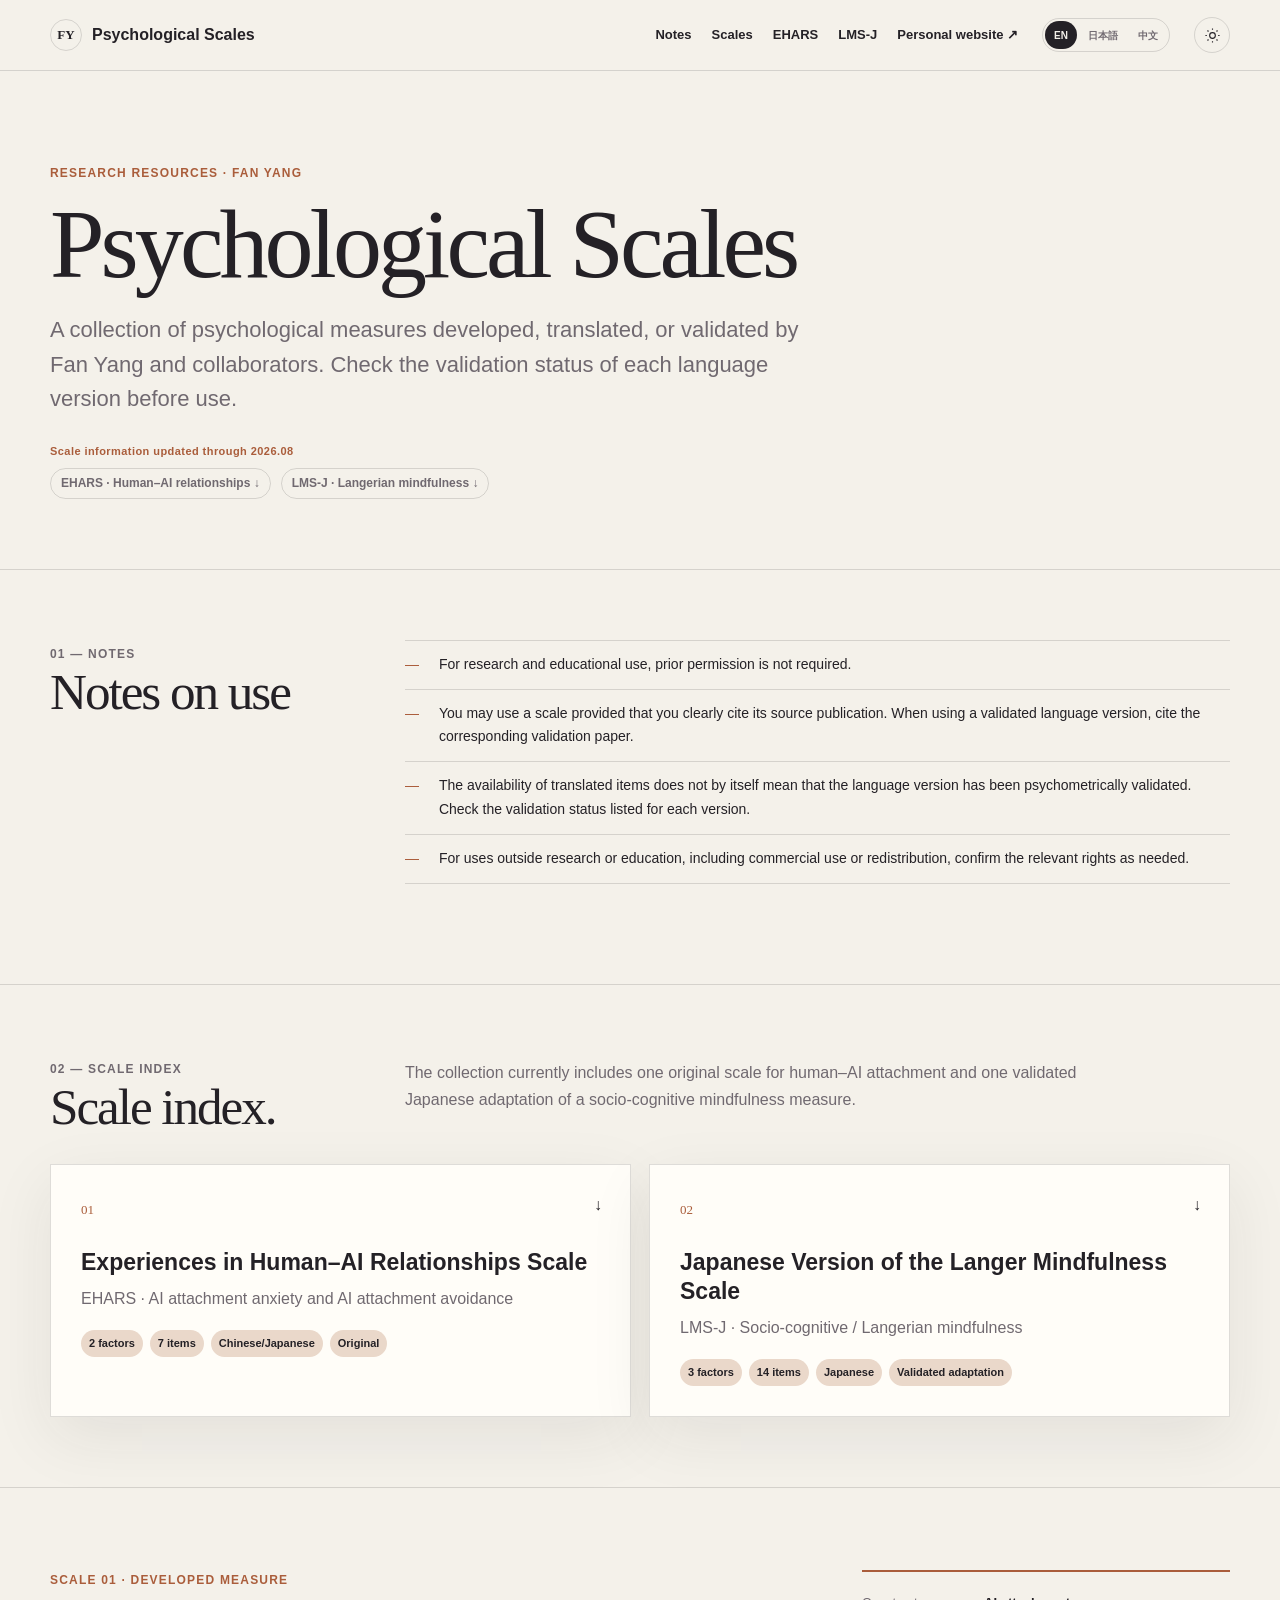
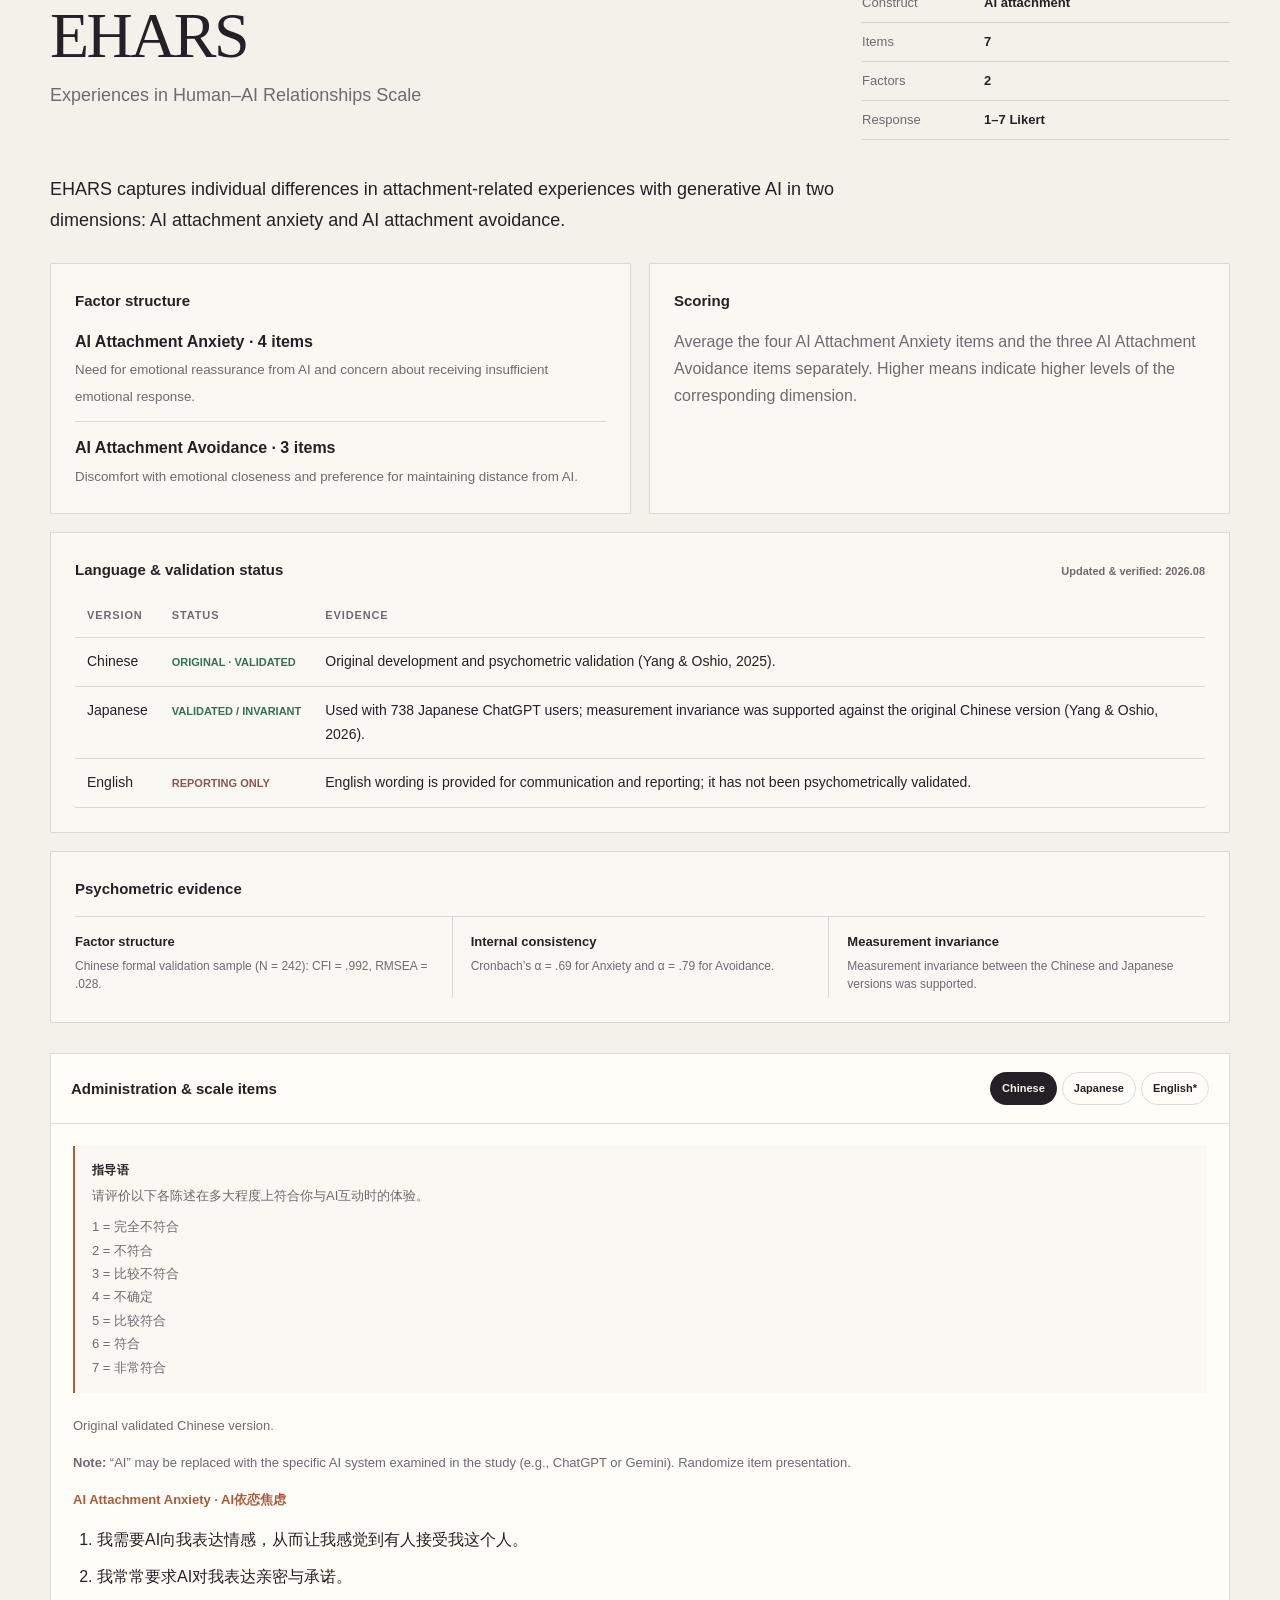
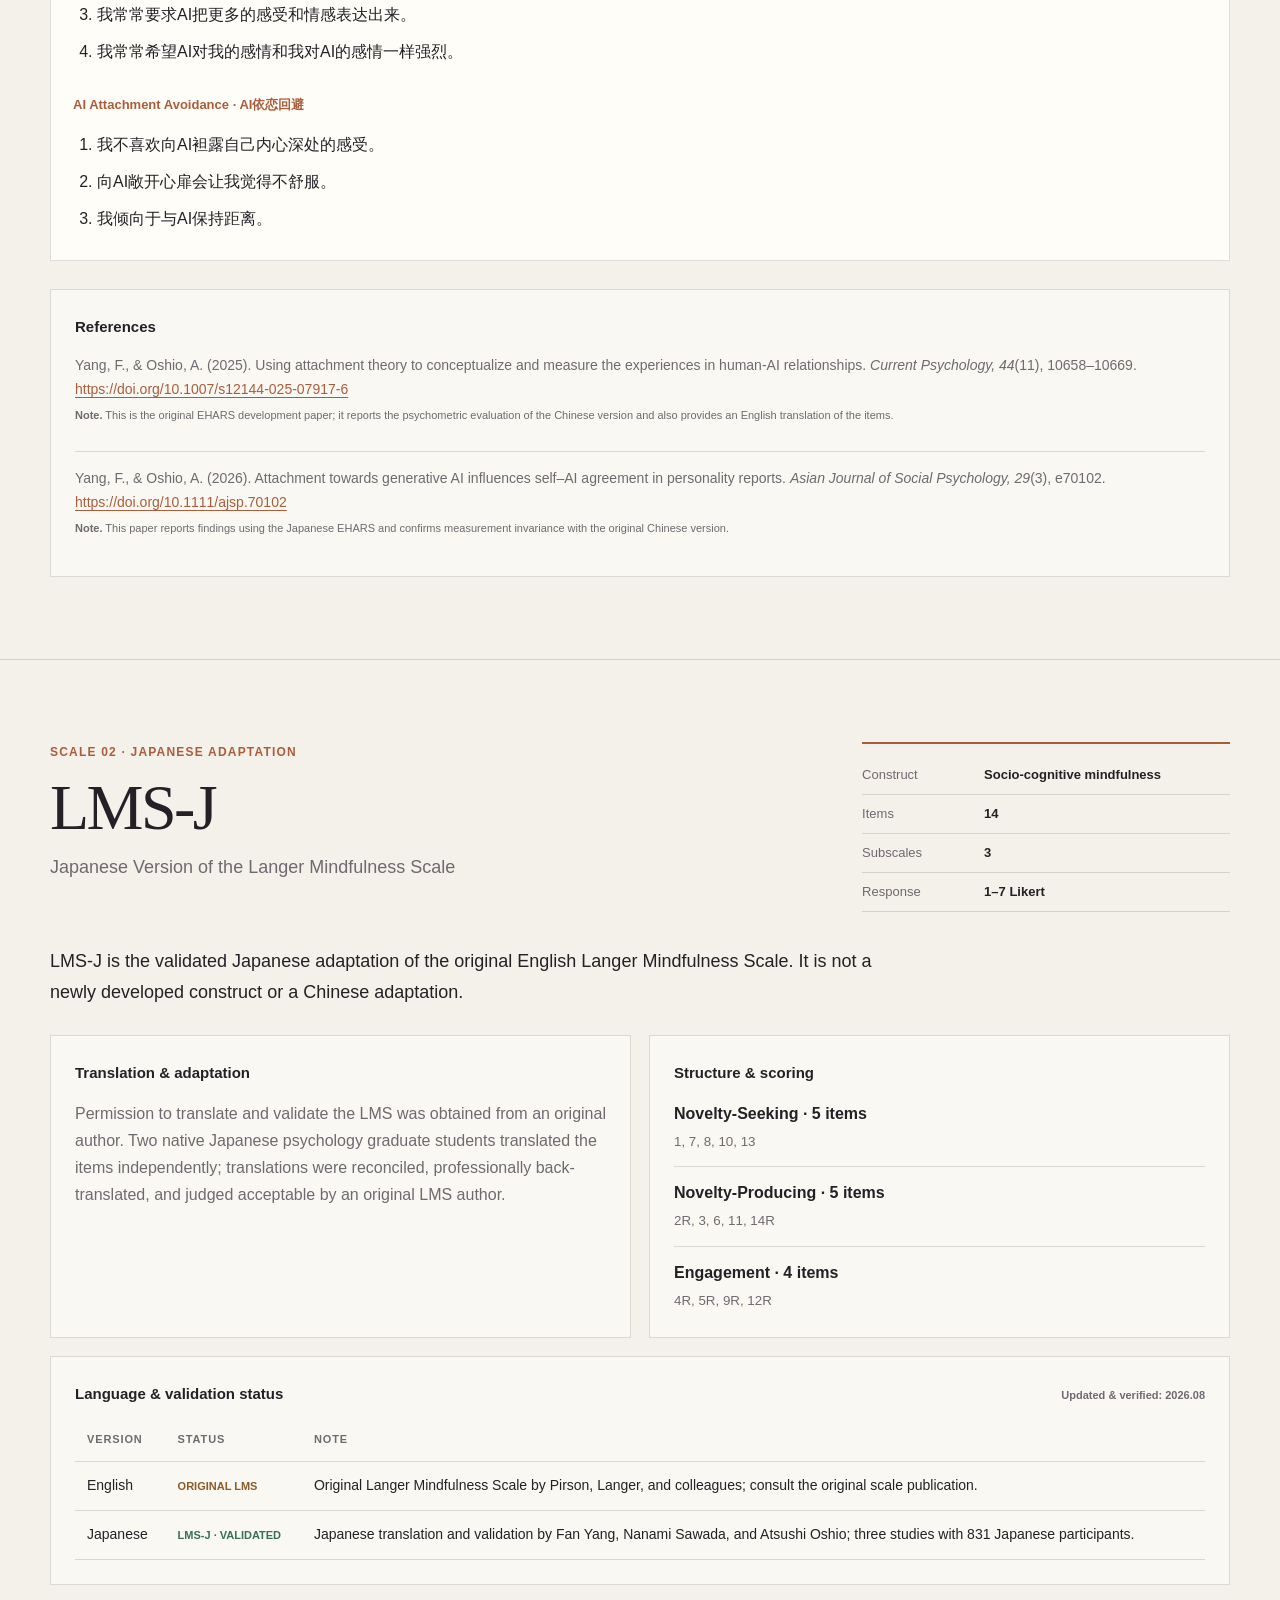
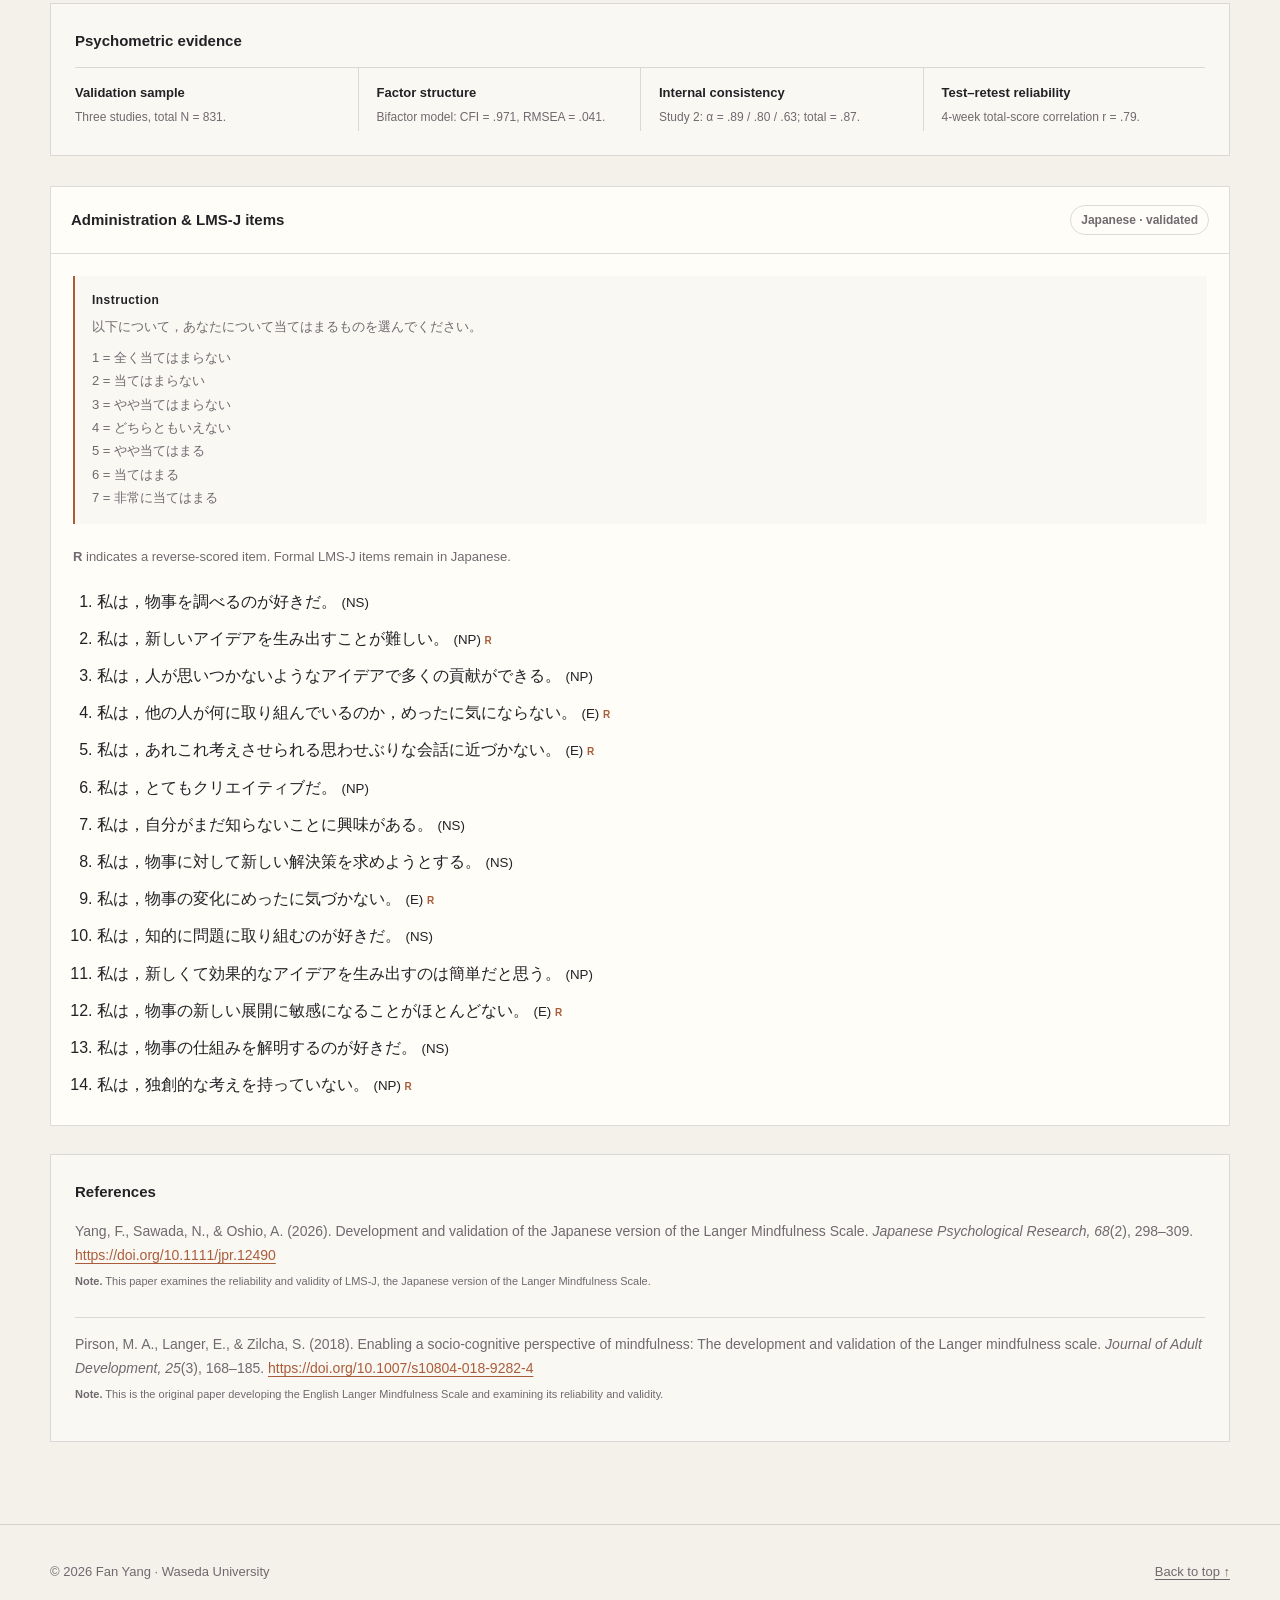
==== commit b54cd711: "Refine English scale notes and administration reminders" ====
--- a/scales/index.html
+++ b/scales/index.html
@@ -12,8 +12,8 @@
 <section class="section" id="overview"><div class="container"><div class="section-head"><div><p class="eyebrow">01 — Notes</p><h2>Notes on use</h2></div><ul class="notes-list"><li>For research and educational use, prior permission is not required.</li><li>You may use a scale provided that you clearly cite its source publication. When using a validated language version, cite the corresponding validation paper.</li><li>The availability of translated items does not by itself mean that the language version has been psychometrically validated. Check the validation status listed for each version.</li><li>For uses outside research or education, including commercial use or redistribution, confirm the relevant rights as needed.</li></ul></div></div></section>
 <section class="section" id="scales"><div class="container"><div class="section-head"><div><p class="eyebrow">02 — Scale index</p><h2>Scale index.</h2></div><p>The collection currently includes one original scale for human–AI attachment and one validated Japanese adaptation of a socio-cognitive mindfulness measure.</p></div><div class="scale-index"><a class="scale-card" href="#ehars"><span class="scale-number">01</span><span class="arrow">↓</span><h3>Experiences in Human–AI Relationships Scale</h3><p>EHARS · AI attachment anxiety and AI attachment avoidance</p><div class="scale-tags"><span>2 factors</span><span>7 items</span><span>Chinese/Japanese</span><span>Original</span></div></a><a class="scale-card" href="#lms-j"><span class="scale-number">02</span><span class="arrow">↓</span><h3>Japanese Version of the Langer Mindfulness Scale</h3><p>LMS-J · Socio-cognitive / Langerian mindfulness</p><div class="scale-tags"><span>3 factors</span><span>14 items</span><span>Japanese</span><span>Validated adaptation</span></div></a></div></div></section>
 <section class="section scale-section" id="ehars"><div class="container"><div class="scale-hero"><div class="scale-title"><p class="eyebrow">Scale 01 · Developed measure</p><h2>EHARS</h2><p class="full-name">Experiences in Human–AI Relationships Scale</p></div><div class="status-box"><div class="status-row"><span>Construct</span><b>AI attachment</b></div><div class="status-row"><span>Items</span><b>7</b></div><div class="status-row"><span>Factors</span><b>2</b></div><div class="status-row"><span>Response</span><b>1–7 Likert</b></div></div></div><p class="lead">EHARS captures individual differences in attachment-related experiences with generative AI in two dimensions: AI attachment anxiety and AI attachment avoidance.</p><div class="content-grid"><div class="panel"><h3>Factor structure</h3><div class="factor-list"><div class="factor"><b>AI Attachment Anxiety · 4 items</b><small>Need for emotional reassurance from AI and concern about receiving insufficient emotional response.</small></div><div class="factor"><b>AI Attachment Avoidance · 3 items</b><small>Discomfort with emotional closeness and preference for maintaining distance from AI.</small></div></div></div><div class="panel"><h3>Scoring</h3><p>Average the four AI Attachment Anxiety items and the three AI Attachment Avoidance items separately. Higher means indicate higher levels of the corresponding dimension.</p></div><div class="panel wide"><div class="panel-heading"><h3>Language & validation status</h3><span class="verified-date">Updated & verified: 2026.08</span></div><table class="versions"><thead><tr><th>Version</th><th>Status</th><th>Evidence</th></tr></thead><tbody><tr><td>Chinese</td><td><span class="status validated">ORIGINAL · VALIDATED</span></td><td>Original development and psychometric validation (Yang &amp; Oshio, 2025).</td></tr><tr><td>Japanese</td><td><span class="status validated">VALIDATED / INVARIANT</span></td><td>Used with 738 Japanese ChatGPT users; measurement invariance was supported against the original Chinese version (Yang &amp; Oshio, 2026).</td></tr><tr><td>English</td><td><span class="status unvalidated">REPORTING ONLY</span></td><td>English wording is provided for communication and reporting; it has not been psychometrically validated.</td></tr></tbody></table></div><div class="panel wide"><h3>Psychometric evidence</h3><div class="evidence-summary"><div class="evidence-item"><b>Factor structure</b><span>Chinese formal validation sample (N = 242): CFI = .992, RMSEA = .028.</span></div><div class="evidence-item"><b>Internal consistency</b><span>Cronbach’s α = .69 for Anxiety and α = .79 for Avoidance.</span></div><div class="evidence-item"><b>Measurement invariance</b><span>Measurement invariance between the Chinese and Japanese versions was supported.</span></div></div></div></div>
-<div class="items-wrap" data-tabs="ehars"><div class="items-head"><h3>Administration & scale items</h3><div class="tabs" role="tablist"><button class="tab" data-target="ehars-zh" aria-selected="true">Chinese</button><button class="tab" data-target="ehars-ja" aria-selected="false">Japanese</button><button class="tab" data-target="ehars-en" aria-selected="false">English*</button></div></div><div class="tab-panel active" id="ehars-zh"><div class="instruction"><b>指导语</b><p>请评价以下各陈述在多大程度上符合你与AI互动时的体验。</p><p class="response-options">1 = 完全不符合<br>2 = 不符合<br>3 = 比较不符合<br>4 = 不确定<br>5 = 比较符合<br>6 = 符合<br>7 = 非常符合</p><p class="response-options">“AI” may be replaced with the specific system examined; randomize item presentation.</p></div><p class="item-note">Original validated Chinese version.</p><div class="item-group"><h4>AI Attachment Anxiety · AI依恋焦虑</h4><ol class="item-list"><li>我需要AI向我表达情感，从而让我感觉到有人接受我这个人。</li><li>我常常要求AI对我表达亲密与承诺。</li><li>我常常要求AI把更多的感受和情感表达出来。</li><li>我常常希望AI对我的感情和我对AI的感情一样强烈。</li></ol></div><div class="item-group"><h4>AI Attachment Avoidance · AI依恋回避</h4><ol class="item-list"><li>我不喜欢向AI袒露自己内心深处的感受。</li><li>向AI敞开心扉会让我觉得不舒服。</li><li>我倾向于与AI保持距离。</li></ol></div></div><div class="tab-panel" id="ehars-ja"><div class="instruction"><b>教示</b><p>以下の各項目が、AIとのやり取りにおけるあなたの経験にどの程度当てはまるかを回答してください。</p><p class="response-options">1 = 全く当てはまらない<br>2 = 当てはまらない<br>3 = やや当てはまらない<br>4 = どちらともいえない<br>5 = やや当てはまる<br>6 = 当てはまる<br>7 = 非常に当てはまる</p></div><div class="item-group"><h4>AI愛着不安 · 4項目</h4><ol class="item-list"><li>私はAIに感情を示してもらうことで、自分が受け入れられていると感じたい。</li><li>私はしばしばAIに対して、自分との親密さや自分への誠実さを示すよう求める。</li><li>私はよくAIに、もっと感情や愛情を示してほしいと求めることがある。</li><li>私がAIに抱いているのと同じくらい強い気持ちを、AIも私に向けてくれたらとよく思う。</li></ol></div><div class="item-group"><h4>AI愛着回避 · 3項目</h4><ol class="item-list"><li>私は、AIに本当の気持ちをあまり見せたくない。</li><li>私は、AIに対して心を開くことに抵抗がある。</li><li>私は、AIに近づきすぎない方がいいと思っている。</li></ol></div></div><div class="tab-panel" id="ehars-en"><div class="instruction"><b>Instruction</b><p>Rate the extent to which each statement describes your experiences with AI.</p><p class="response-options">1 = strongly disagree<br>2 = disagree<br>3 = somewhat disagree<br>4 = neither agree nor disagree<br>5 = somewhat agree<br>6 = agree<br>7 = strongly agree</p></div><p class="item-note"><strong>Important:</strong> The English wording is for communication/reporting only and has not been psychometrically validated.</p><div class="item-group"><h4>AI Attachment Anxiety · 4 items</h4><ol class="item-list"><li>I need shows of affection from AI to feel that someone accepts me as I am.</li><li>I often ask AI to express intimacy and commitment to me.</li><li>I often ask AI to show more feeling and affection.</li><li>I often wish that AI’s feelings toward me were as strong as my feelings for it.</li></ol></div><div class="item-group"><h4>AI Attachment Avoidance · 3 items</h4><ol class="item-list"><li>I prefer not to show AI how I feel deep down.</li><li>I don’t feel comfortable opening up to AI.</li><li>I prefer not to be too close to AI.</li></ol></div></div></div>
-<div class="content-grid"><div class="panel wide"><h3>References</h3><div class="refs"><div class="ref"><p>Yang, F., &amp; Oshio, A. (2025). Using attachment theory to conceptualize and measure the experiences in human-AI relationships. <em>Current Psychology, 44</em>(11), 10658–10669. <a href="https://doi.org/10.1007/s12144-025-07917-6">https://doi.org/10.1007/s12144-025-07917-6</a></p></div><div class="ref"><p>Yang, F., &amp; Oshio, A. (2026). Attachment towards generative AI influences self–AI agreement in personality reports. <em>Asian Journal of Social Psychology, 29</em>(3), e70102. <a href="https://doi.org/10.1111/ajsp.70102">https://doi.org/10.1111/ajsp.70102</a></p><span class="ref-note">Reports use of the Japanese EHARS and measurement invariance between Japanese and Chinese versions.</span></div></div></div></div></div></section>
-<section class="section scale-section" id="lms-j"><div class="container"><div class="scale-hero"><div class="scale-title"><p class="eyebrow">Scale 02 · Japanese adaptation</p><h2>LMS-J</h2><p class="full-name">Japanese Version of the Langer Mindfulness Scale</p></div><div class="status-box"><div class="status-row"><span>Construct</span><b>Socio-cognitive mindfulness</b></div><div class="status-row"><span>Items</span><b>14</b></div><div class="status-row"><span>Subscales</span><b>3</b></div><div class="status-row"><span>Response</span><b>1–7 Likert</b></div></div></div><p class="lead">LMS-J is the validated Japanese adaptation of the original English Langer Mindfulness Scale. It is not a newly developed construct or a Chinese adaptation.</p><div class="content-grid"><div class="panel"><h3>Translation & adaptation</h3><p>Permission to translate and validate the LMS was obtained from an original author. Two native Japanese psychology graduate students translated the items independently; translations were reconciled, professionally back-translated, and judged acceptable by an original LMS author.</p></div><div class="panel"><h3>Structure & scoring</h3><div class="factor-list"><div class="factor"><b>Novelty-Seeking · 5 items</b><small>1, 7, 8, 10, 13</small></div><div class="factor"><b>Novelty-Producing · 5 items</b><small>2R, 3, 6, 11, 14R</small></div><div class="factor"><b>Engagement · 4 items</b><small>4R, 5R, 9R, 12R</small></div></div></div><div class="panel wide"><div class="panel-heading"><h3>Language & validation status</h3><span class="verified-date">Updated & verified: 2026.08</span></div><table class="versions"><thead><tr><th>Version</th><th>Status</th><th>Note</th></tr></thead><tbody><tr><td>English</td><td><span class="status adapted">ORIGINAL LMS</span></td><td>Original Langer Mindfulness Scale by Pirson, Langer, and colleagues; consult the original scale publication.</td></tr><tr><td>Japanese</td><td><span class="status validated">LMS-J · VALIDATED</span></td><td>Japanese translation and validation by Fan Yang, Nanami Sawada, and Atsushi Oshio; three studies with 831 Japanese participants.</td></tr></tbody></table></div><div class="panel wide"><h3>Psychometric evidence</h3><div class="evidence-summary four"><div class="evidence-item"><b>Validation sample</b><span>Three studies, total N = 831.</span></div><div class="evidence-item"><b>Factor structure</b><span>Bifactor model: CFI = .971, RMSEA = .041.</span></div><div class="evidence-item"><b>Internal consistency</b><span>Study 2: α = .89 / .80 / .63; total = .87.</span></div><div class="evidence-item"><b>Test–retest reliability</b><span>4-week total-score correlation r = .79.</span></div></div></div></div><div class="items-wrap"><div class="items-head"><h3>Administration & LMS-J items</h3><div class="tabs"><span class="pill">Japanese · validated</span></div></div><div class="tab-panel active"><div class="instruction"><b>Instruction</b><p>以下について，あなたについて当てはまるものを選んでください。</p><p class="response-options">1 = 全く当てはまらない<br>2 = 当てはまらない<br>3 = やや当てはまらない<br>4 = どちらともいえない<br>5 = やや当てはまる<br>6 = 当てはまる<br>7 = 非常に当てはまる</p></div><p class="item-note"><strong>R</strong> indicates a reverse-scored item. Formal LMS-J items remain in Japanese.</p><ol class="item-list"><li>私は，物事を調べるのが好きだ。 <small>(NS)</small></li><li>私は，新しいアイデアを生み出すことが難しい。 <small>(NP) <span class="reverse">R</span></small></li><li>私は，人が思いつかないようなアイデアで多くの貢献ができる。 <small>(NP)</small></li><li>私は，他の人が何に取り組んでいるのか，めったに気にならない。 <small>(E) <span class="reverse">R</span></small></li><li>私は，あれこれ考えさせられる思わせぶりな会話に近づかない。 <small>(E) <span class="reverse">R</span></small></li><li>私は，とてもクリエイティブだ。 <small>(NP)</small></li><li>私は，自分がまだ知らないことに興味がある。 <small>(NS)</small></li><li>私は，物事に対して新しい解決策を求めようとする。 <small>(NS)</small></li><li>私は，物事の変化にめったに気づかない。 <small>(E) <span class="reverse">R</span></small></li><li>私は，知的に問題に取り組むのが好きだ。 <small>(NS)</small></li><li>私は，新しくて効果的なアイデアを生み出すのは簡単だと思う。 <small>(NP)</small></li><li>私は，物事の新しい展開に敏感になることがほとんどない。 <small>(E) <span class="reverse">R</span></small></li><li>私は，物事の仕組みを解明するのが好きだ。 <small>(NS)</small></li><li>私は，独創的な考えを持っていない。 <small>(NP) <span class="reverse">R</span></small></li></ol></div></div><div class="content-grid"><div class="panel wide"><h3>References</h3><div class="refs"><div class="ref"><p>Yang, F., Sawada, N., &amp; Oshio, A. (2026). Development and validation of the Japanese version of the Langer Mindfulness Scale. <em>Japanese Psychological Research, 68</em>(2), 298–309. <a href="https://doi.org/10.1111/jpr.12490">https://doi.org/10.1111/jpr.12490</a></p></div><div class="ref"><p>Pirson, M. A., Langer, E., &amp; Zilcha, S. (2018). Enabling a socio-cognitive perspective of mindfulness: The development and validation of the Langer mindfulness scale. <em>Journal of Adult Development, 25</em>(3), 168–185. <a href="https://doi.org/10.1007/s10804-018-9282-4">https://doi.org/10.1007/s10804-018-9282-4</a></p></div></div></div></div></div></section>
+<div class="items-wrap" data-tabs="ehars"><div class="items-head"><h3>Administration & scale items</h3><div class="tabs" role="tablist"><button class="tab" data-target="ehars-zh" aria-selected="true">Chinese</button><button class="tab" data-target="ehars-ja" aria-selected="false">Japanese</button><button class="tab" data-target="ehars-en" aria-selected="false">English*</button></div></div><div class="tab-panel active" id="ehars-zh"><div class="instruction"><b>指导语</b><p>请评价以下各陈述在多大程度上符合你与AI互动时的体验。</p><p class="response-options">1 = 完全不符合<br>2 = 不符合<br>3 = 比较不符合<br>4 = 不确定<br>5 = 比较符合<br>6 = 符合<br>7 = 非常符合</p></div><p class="item-note">Original validated Chinese version.</p><p class="item-note"><strong>Note:</strong> “AI” may be replaced with the specific AI system examined in the study (e.g., ChatGPT or Gemini). Randomize item presentation.</p><div class="item-group"><h4>AI Attachment Anxiety · AI依恋焦虑</h4><ol class="item-list"><li>我需要AI向我表达情感，从而让我感觉到有人接受我这个人。</li><li>我常常要求AI对我表达亲密与承诺。</li><li>我常常要求AI把更多的感受和情感表达出来。</li><li>我常常希望AI对我的感情和我对AI的感情一样强烈。</li></ol></div><div class="item-group"><h4>AI Attachment Avoidance · AI依恋回避</h4><ol class="item-list"><li>我不喜欢向AI袒露自己内心深处的感受。</li><li>向AI敞开心扉会让我觉得不舒服。</li><li>我倾向于与AI保持距离。</li></ol></div></div><div class="tab-panel" id="ehars-ja"><div class="instruction"><b>教示</b><p>以下の各項目が、AIとのやり取りにおけるあなたの経験にどの程度当てはまるかを回答してください。</p><p class="response-options">1 = 全く当てはまらない<br>2 = 当てはまらない<br>3 = やや当てはまらない<br>4 = どちらともいえない<br>5 = やや当てはまる<br>6 = 当てはまる<br>7 = 非常に当てはまる</p></div><p class="item-note"><strong>Note:</strong> “AI” may be replaced with the specific AI system examined in the study (e.g., ChatGPT or Gemini). Randomize item presentation.</p><div class="item-group"><h4>AI愛着不安 · 4項目</h4><ol class="item-list"><li>私はAIに感情を示してもらうことで、自分が受け入れられていると感じたい。</li><li>私はしばしばAIに対して、自分との親密さや自分への誠実さを示すよう求める。</li><li>私はよくAIに、もっと感情や愛情を示してほしいと求めることがある。</li><li>私がAIに抱いているのと同じくらい強い気持ちを、AIも私に向けてくれたらとよく思う。</li></ol></div><div class="item-group"><h4>AI愛着回避 · 3項目</h4><ol class="item-list"><li>私は、AIに本当の気持ちをあまり見せたくない。</li><li>私は、AIに対して心を開くことに抵抗がある。</li><li>私は、AIに近づきすぎない方がいいと思っている。</li></ol></div></div><div class="tab-panel" id="ehars-en"><div class="instruction"><b>Instruction</b><p>Rate the extent to which each statement describes your experiences with AI.</p><p class="response-options">1 = strongly disagree<br>2 = disagree<br>3 = somewhat disagree<br>4 = neither agree nor disagree<br>5 = somewhat agree<br>6 = agree<br>7 = strongly agree</p></div><p class="item-note"><strong>Important:</strong> The English wording is for communication/reporting only and has not been psychometrically validated.</p><p class="item-note"><strong>Note:</strong> “AI” may be replaced with the specific AI system examined in the study (e.g., ChatGPT or Gemini). Randomize item presentation.</p><div class="item-group"><h4>AI Attachment Anxiety · 4 items</h4><ol class="item-list"><li>I need shows of affection from AI to feel that someone accepts me as I am.</li><li>I often ask AI to express intimacy and commitment to me.</li><li>I often ask AI to show more feeling and affection.</li><li>I often wish that AI’s feelings toward me were as strong as my feelings for it.</li></ol></div><div class="item-group"><h4>AI Attachment Avoidance · 3 items</h4><ol class="item-list"><li>I prefer not to show AI how I feel deep down.</li><li>I don’t feel comfortable opening up to AI.</li><li>I prefer not to be too close to AI.</li></ol></div></div></div>
+<div class="content-grid"><div class="panel wide"><h3>References</h3><div class="refs"><div class="ref"><p>Yang, F., &amp; Oshio, A. (2025). Using attachment theory to conceptualize and measure the experiences in human-AI relationships. <em>Current Psychology, 44</em>(11), 10658–10669. <a href="https://doi.org/10.1007/s12144-025-07917-6">https://doi.org/10.1007/s12144-025-07917-6</a></p><span class="ref-note"><strong>Note.</strong> This is the original EHARS development paper; it reports the psychometric evaluation of the Chinese version and also provides an English translation of the items.</span></div><div class="ref"><p>Yang, F., &amp; Oshio, A. (2026). Attachment towards generative AI influences self–AI agreement in personality reports. <em>Asian Journal of Social Psychology, 29</em>(3), e70102. <a href="https://doi.org/10.1111/ajsp.70102">https://doi.org/10.1111/ajsp.70102</a></p><span class="ref-note"><strong>Note.</strong> This paper reports findings using the Japanese EHARS and confirms measurement invariance with the original Chinese version.</span></div></div></div></div></div></section>
+<section class="section scale-section" id="lms-j"><div class="container"><div class="scale-hero"><div class="scale-title"><p class="eyebrow">Scale 02 · Japanese adaptation</p><h2>LMS-J</h2><p class="full-name">Japanese Version of the Langer Mindfulness Scale</p></div><div class="status-box"><div class="status-row"><span>Construct</span><b>Socio-cognitive mindfulness</b></div><div class="status-row"><span>Items</span><b>14</b></div><div class="status-row"><span>Subscales</span><b>3</b></div><div class="status-row"><span>Response</span><b>1–7 Likert</b></div></div></div><p class="lead">LMS-J is the validated Japanese adaptation of the original English Langer Mindfulness Scale. It is not a newly developed construct or a Chinese adaptation.</p><div class="content-grid"><div class="panel"><h3>Translation & adaptation</h3><p>Permission to translate and validate the LMS was obtained from an original author. Two native Japanese psychology graduate students translated the items independently; translations were reconciled, professionally back-translated, and judged acceptable by an original LMS author.</p></div><div class="panel"><h3>Structure & scoring</h3><div class="factor-list"><div class="factor"><b>Novelty-Seeking · 5 items</b><small>1, 7, 8, 10, 13</small></div><div class="factor"><b>Novelty-Producing · 5 items</b><small>2R, 3, 6, 11, 14R</small></div><div class="factor"><b>Engagement · 4 items</b><small>4R, 5R, 9R, 12R</small></div></div></div><div class="panel wide"><div class="panel-heading"><h3>Language & validation status</h3><span class="verified-date">Updated & verified: 2026.08</span></div><table class="versions"><thead><tr><th>Version</th><th>Status</th><th>Note</th></tr></thead><tbody><tr><td>English</td><td><span class="status adapted">ORIGINAL LMS</span></td><td>Original Langer Mindfulness Scale by Pirson, Langer, and colleagues; consult the original scale publication.</td></tr><tr><td>Japanese</td><td><span class="status validated">LMS-J · VALIDATED</span></td><td>Japanese translation and validation by Fan Yang, Nanami Sawada, and Atsushi Oshio; three studies with 831 Japanese participants.</td></tr></tbody></table></div><div class="panel wide"><h3>Psychometric evidence</h3><div class="evidence-summary four"><div class="evidence-item"><b>Validation sample</b><span>Three studies, total N = 831.</span></div><div class="evidence-item"><b>Factor structure</b><span>Bifactor model: CFI = .971, RMSEA = .041.</span></div><div class="evidence-item"><b>Internal consistency</b><span>Study 2: α = .89 / .80 / .63; total = .87.</span></div><div class="evidence-item"><b>Test–retest reliability</b><span>4-week total-score correlation r = .79.</span></div></div></div></div><div class="items-wrap"><div class="items-head"><h3>Administration & LMS-J items</h3><div class="tabs"><span class="pill">Japanese · validated</span></div></div><div class="tab-panel active"><div class="instruction"><b>Instruction</b><p>以下について，あなたについて当てはまるものを選んでください。</p><p class="response-options">1 = 全く当てはまらない<br>2 = 当てはまらない<br>3 = やや当てはまらない<br>4 = どちらともいえない<br>5 = やや当てはまる<br>6 = 当てはまる<br>7 = 非常に当てはまる</p></div><p class="item-note"><strong>R</strong> indicates a reverse-scored item. Formal LMS-J items remain in Japanese.</p><ol class="item-list"><li>私は，物事を調べるのが好きだ。 <small>(NS)</small></li><li>私は，新しいアイデアを生み出すことが難しい。 <small>(NP) <span class="reverse">R</span></small></li><li>私は，人が思いつかないようなアイデアで多くの貢献ができる。 <small>(NP)</small></li><li>私は，他の人が何に取り組んでいるのか，めったに気にならない。 <small>(E) <span class="reverse">R</span></small></li><li>私は，あれこれ考えさせられる思わせぶりな会話に近づかない。 <small>(E) <span class="reverse">R</span></small></li><li>私は，とてもクリエイティブだ。 <small>(NP)</small></li><li>私は，自分がまだ知らないことに興味がある。 <small>(NS)</small></li><li>私は，物事に対して新しい解決策を求めようとする。 <small>(NS)</small></li><li>私は，物事の変化にめったに気づかない。 <small>(E) <span class="reverse">R</span></small></li><li>私は，知的に問題に取り組むのが好きだ。 <small>(NS)</small></li><li>私は，新しくて効果的なアイデアを生み出すのは簡単だと思う。 <small>(NP)</small></li><li>私は，物事の新しい展開に敏感になることがほとんどない。 <small>(E) <span class="reverse">R</span></small></li><li>私は，物事の仕組みを解明するのが好きだ。 <small>(NS)</small></li><li>私は，独創的な考えを持っていない。 <small>(NP) <span class="reverse">R</span></small></li></ol></div></div><div class="content-grid"><div class="panel wide"><h3>References</h3><div class="refs"><div class="ref"><p>Yang, F., Sawada, N., &amp; Oshio, A. (2026). Development and validation of the Japanese version of the Langer Mindfulness Scale. <em>Japanese Psychological Research, 68</em>(2), 298–309. <a href="https://doi.org/10.1111/jpr.12490">https://doi.org/10.1111/jpr.12490</a></p><span class="ref-note"><strong>Note.</strong> This paper examines the reliability and validity of LMS-J, the Japanese version of the Langer Mindfulness Scale.</span></div><div class="ref"><p>Pirson, M. A., Langer, E., &amp; Zilcha, S. (2018). Enabling a socio-cognitive perspective of mindfulness: The development and validation of the Langer mindfulness scale. <em>Journal of Adult Development, 25</em>(3), 168–185. <a href="https://doi.org/10.1007/s10804-018-9282-4">https://doi.org/10.1007/s10804-018-9282-4</a></p><span class="ref-note"><strong>Note.</strong> This is the original paper developing the English Langer Mindfulness Scale and examining its reliability and validity.</span></div></div></div></div></div></section>
 </main><footer class="footer"><div class="container footer-inner"><span>© 2026 Fan Yang · Waseda University</span><a href="#top">Back to top ↑</a></div></footer><script src="/scales/scale-tabs.js"></script>
 </body></html>
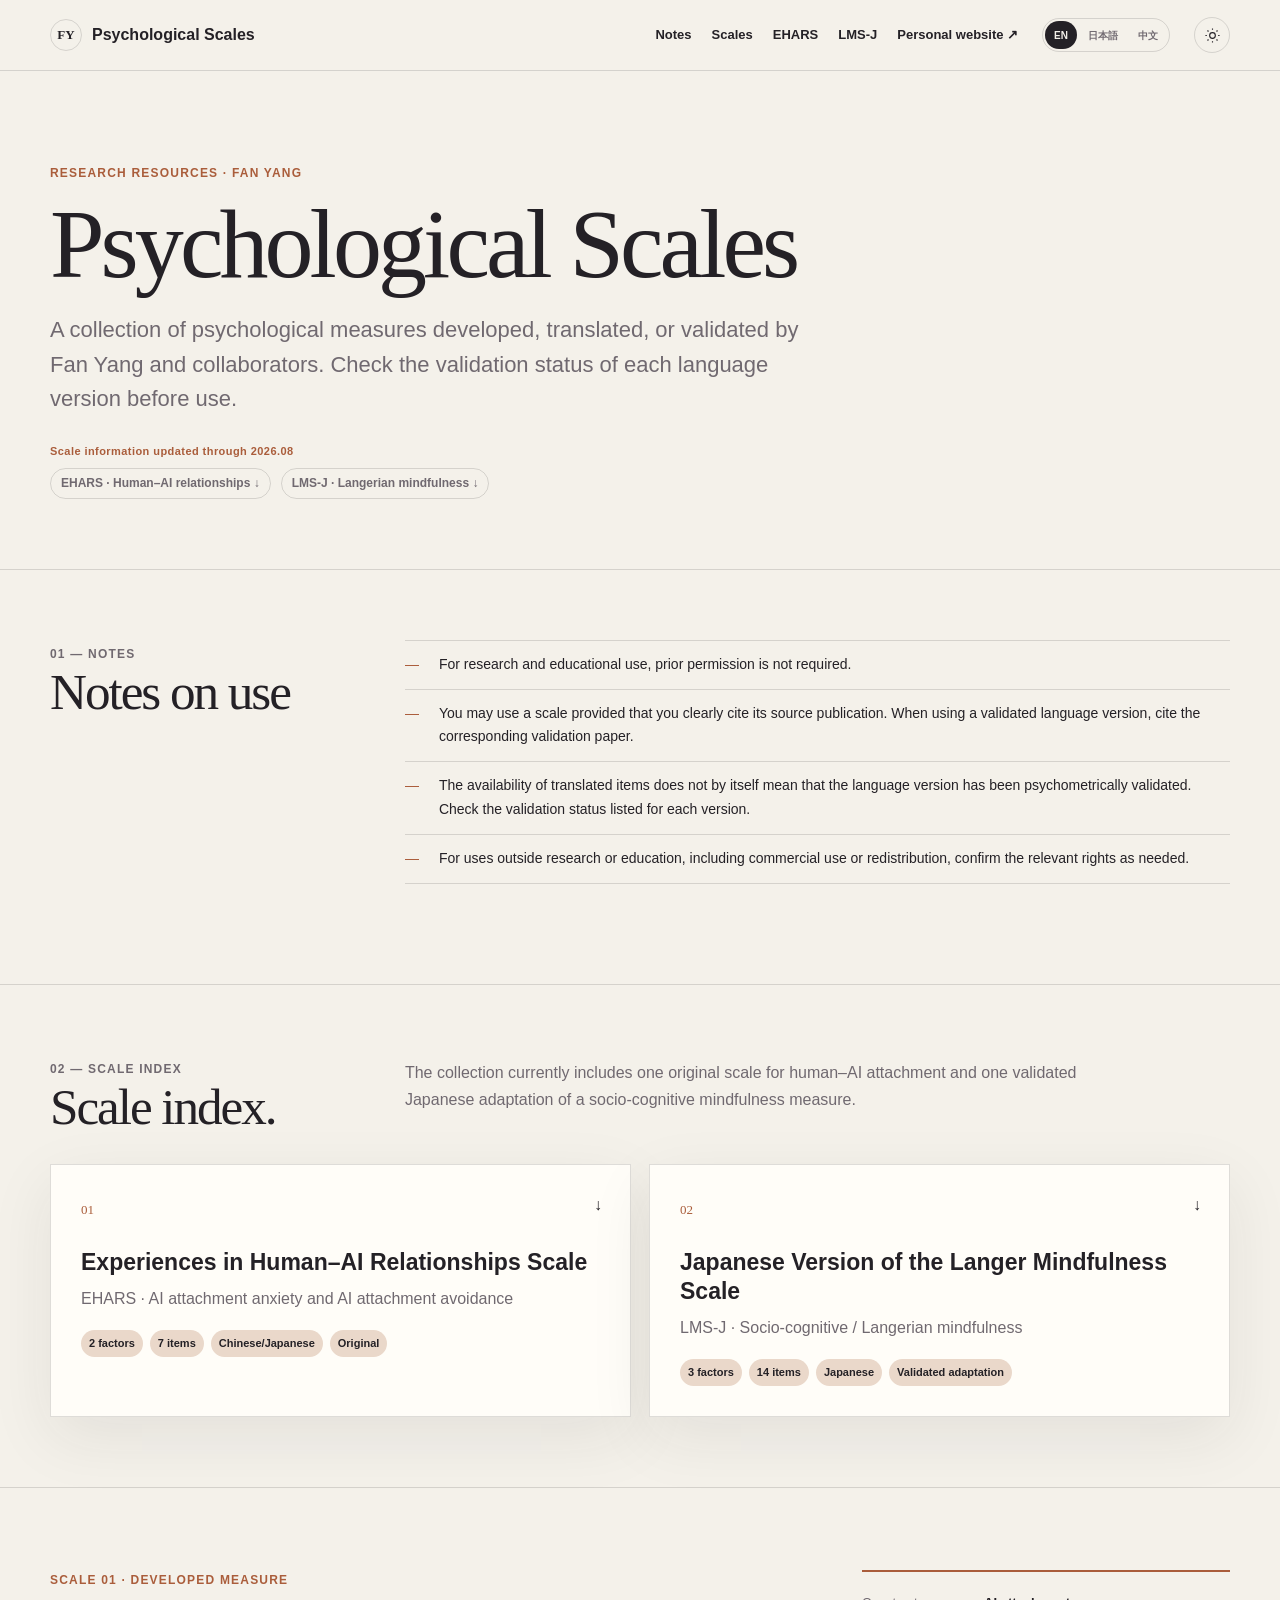
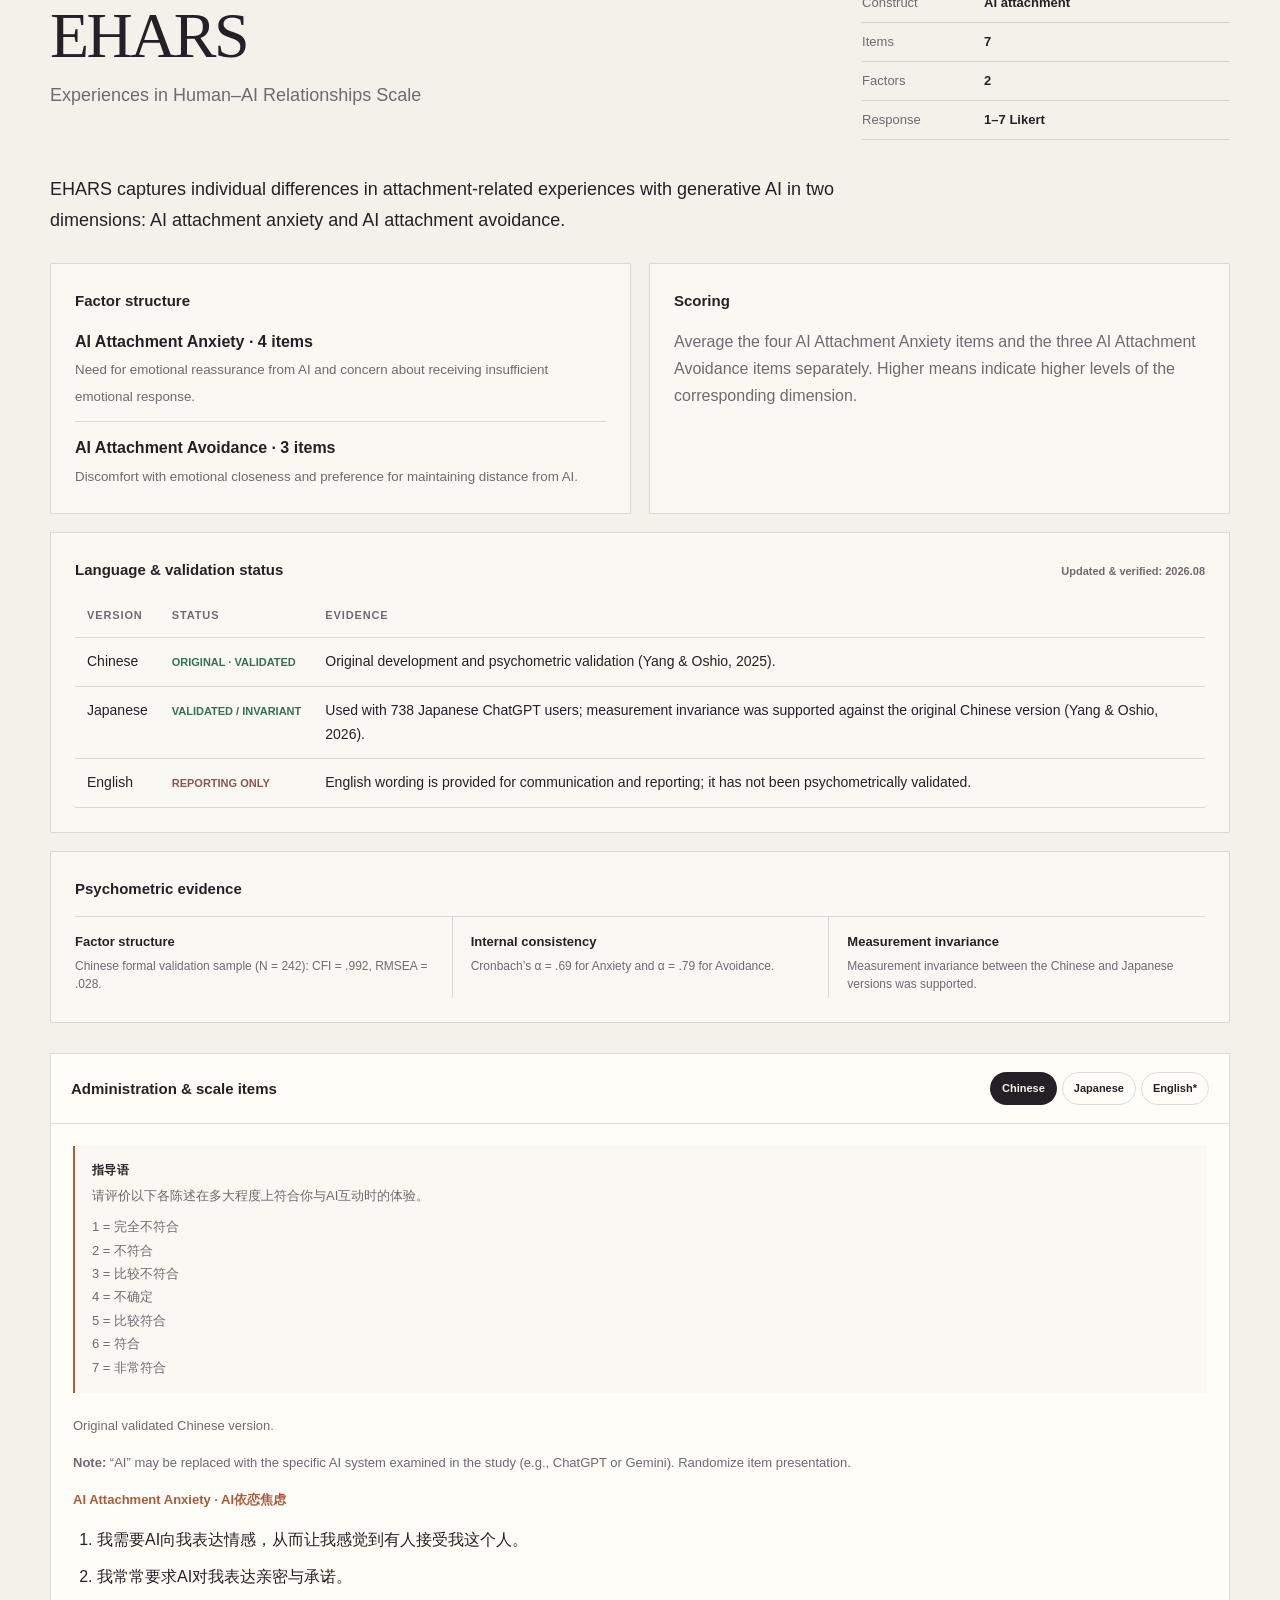
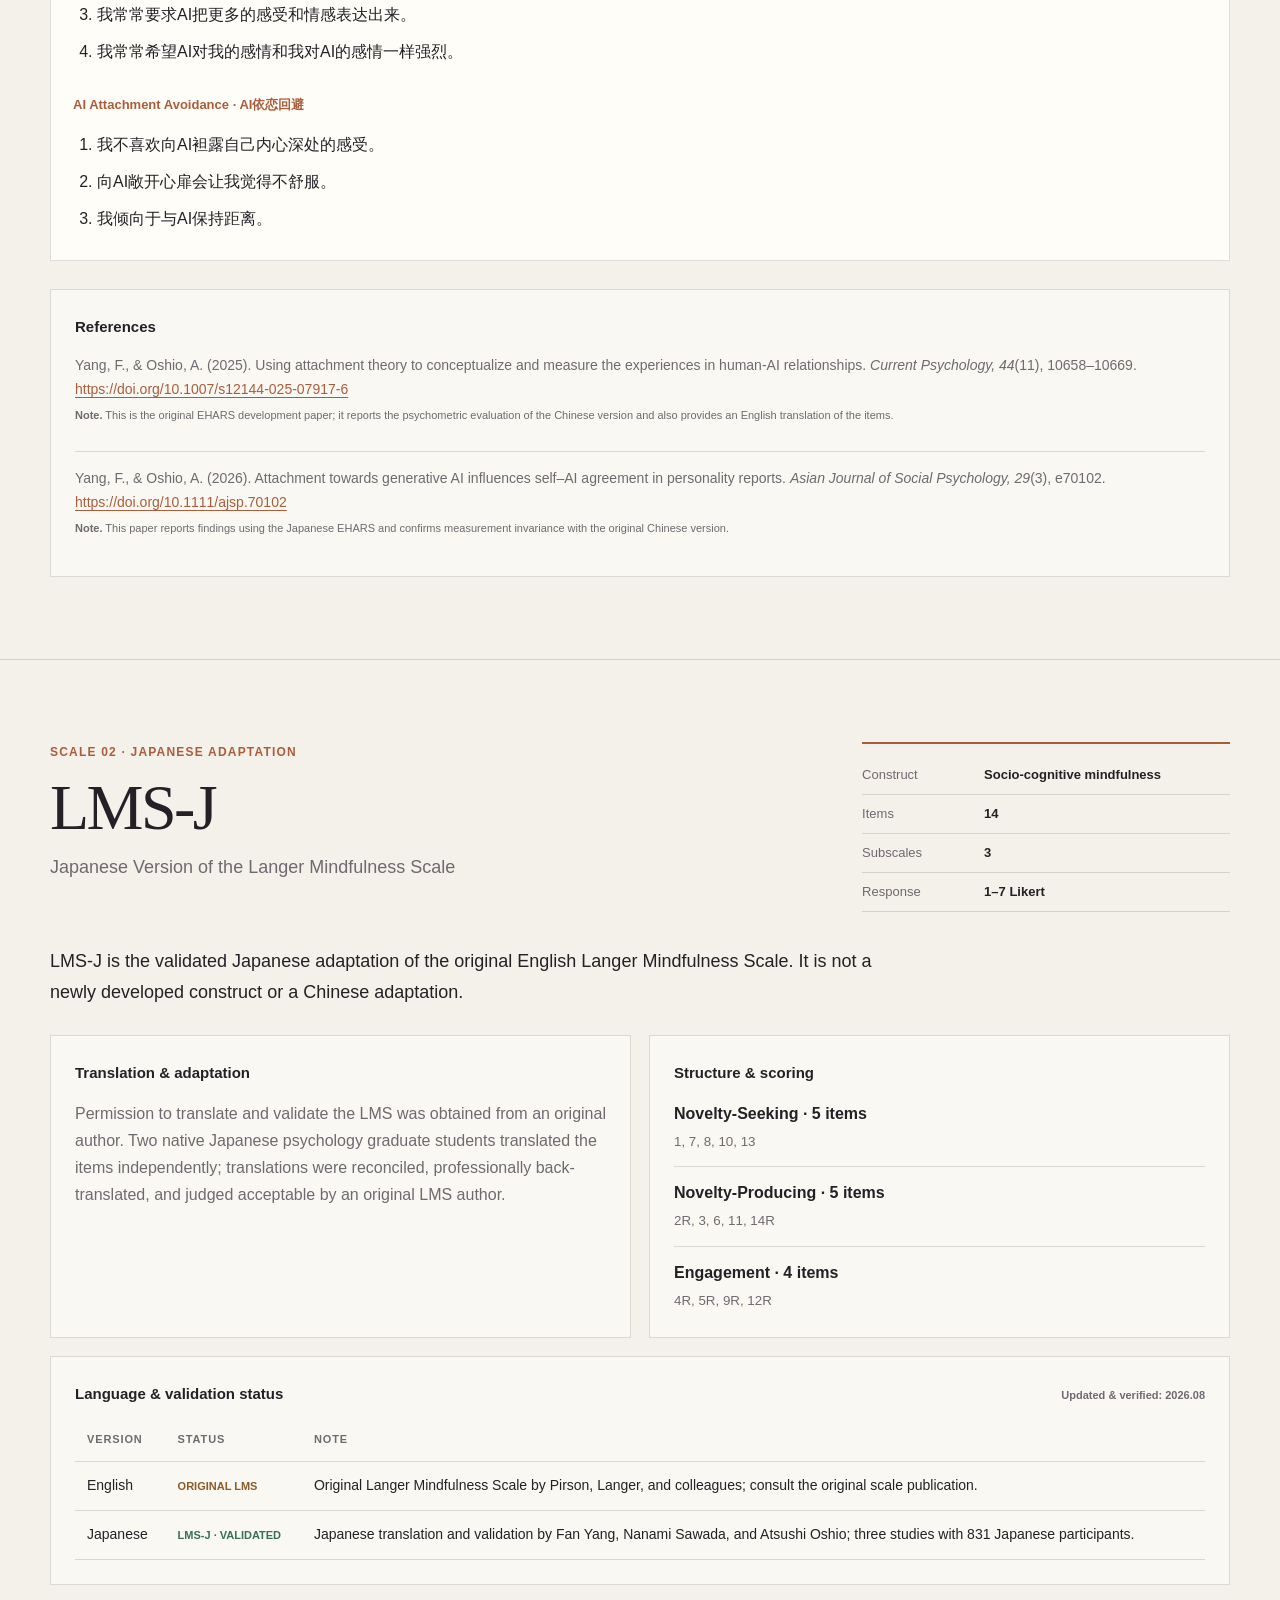
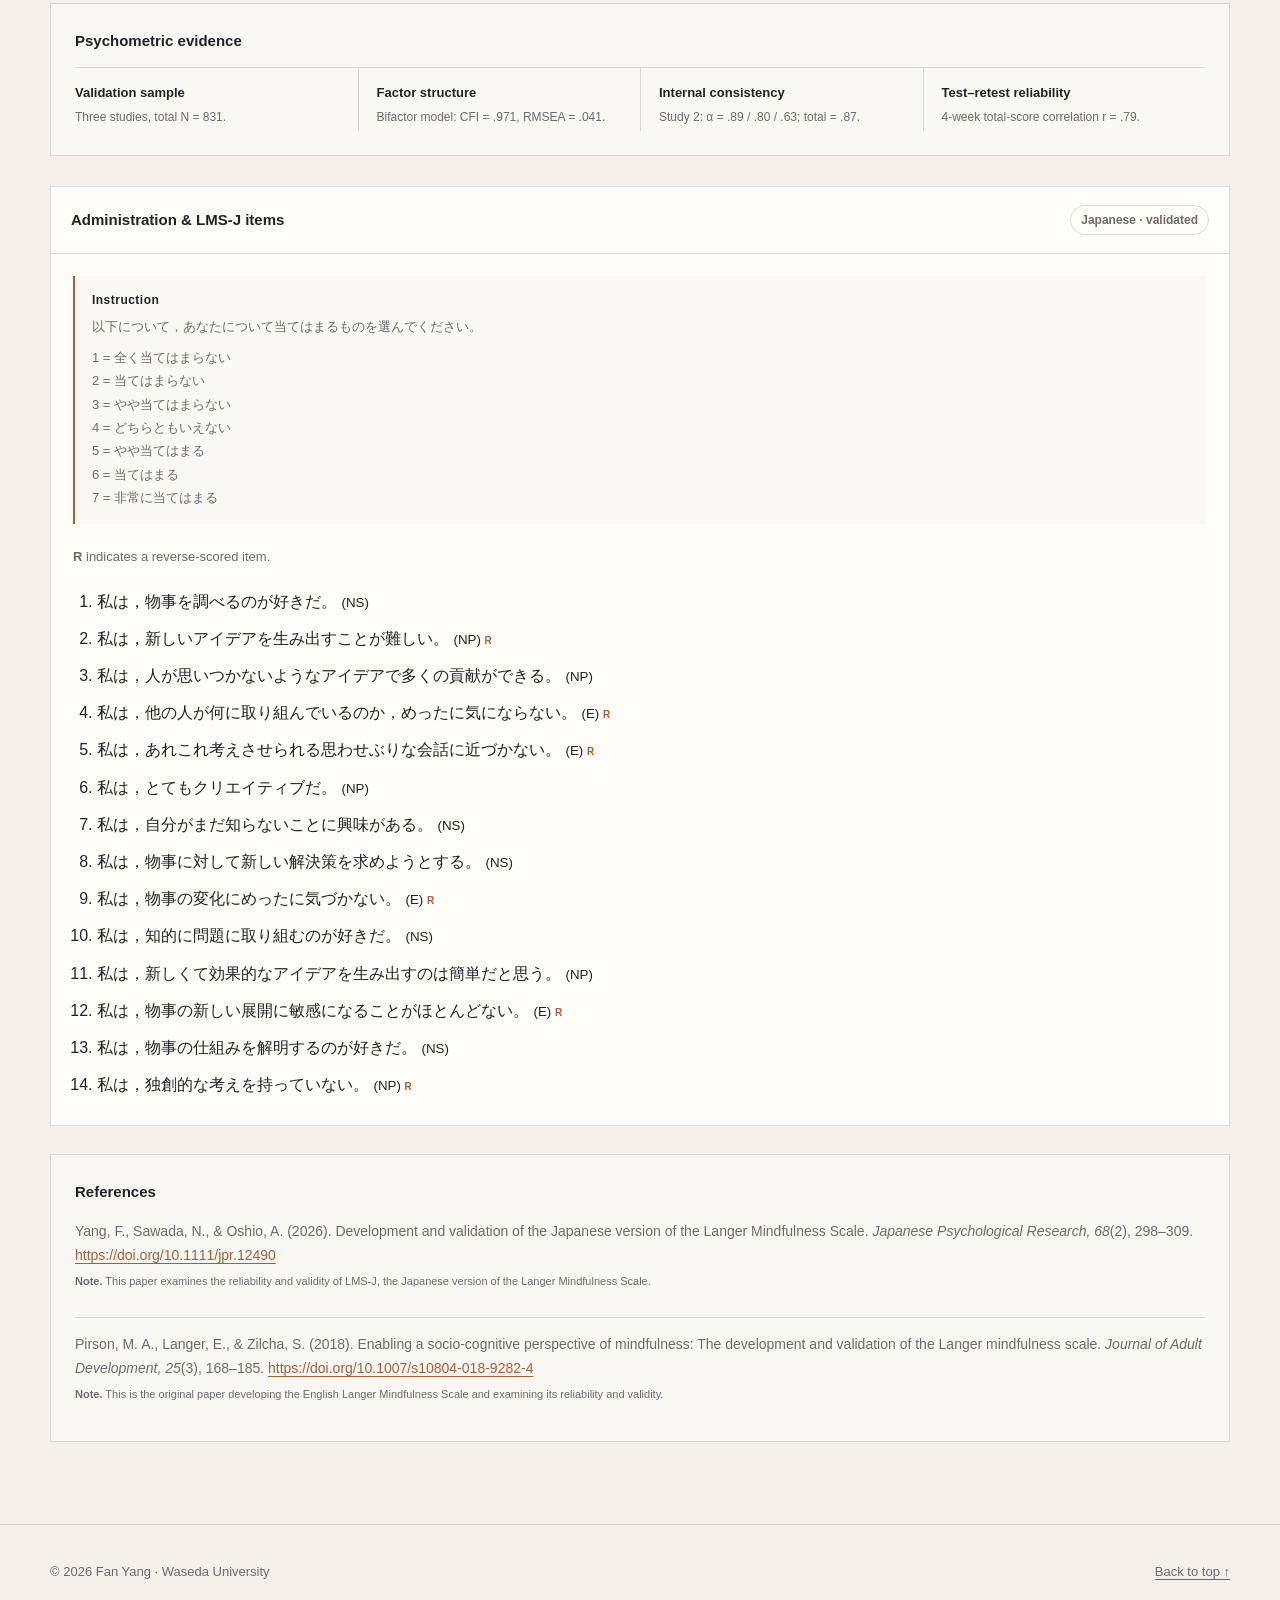
==== commit b03a0698: "Shorten LMS-J reverse-item note" ====
--- a/scales/index.html
+++ b/scales/index.html
@@ -14,6 +14,6 @@
 <section class="section scale-section" id="ehars"><div class="container"><div class="scale-hero"><div class="scale-title"><p class="eyebrow">Scale 01 · Developed measure</p><h2>EHARS</h2><p class="full-name">Experiences in Human–AI Relationships Scale</p></div><div class="status-box"><div class="status-row"><span>Construct</span><b>AI attachment</b></div><div class="status-row"><span>Items</span><b>7</b></div><div class="status-row"><span>Factors</span><b>2</b></div><div class="status-row"><span>Response</span><b>1–7 Likert</b></div></div></div><p class="lead">EHARS captures individual differences in attachment-related experiences with generative AI in two dimensions: AI attachment anxiety and AI attachment avoidance.</p><div class="content-grid"><div class="panel"><h3>Factor structure</h3><div class="factor-list"><div class="factor"><b>AI Attachment Anxiety · 4 items</b><small>Need for emotional reassurance from AI and concern about receiving insufficient emotional response.</small></div><div class="factor"><b>AI Attachment Avoidance · 3 items</b><small>Discomfort with emotional closeness and preference for maintaining distance from AI.</small></div></div></div><div class="panel"><h3>Scoring</h3><p>Average the four AI Attachment Anxiety items and the three AI Attachment Avoidance items separately. Higher means indicate higher levels of the corresponding dimension.</p></div><div class="panel wide"><div class="panel-heading"><h3>Language & validation status</h3><span class="verified-date">Updated & verified: 2026.08</span></div><table class="versions"><thead><tr><th>Version</th><th>Status</th><th>Evidence</th></tr></thead><tbody><tr><td>Chinese</td><td><span class="status validated">ORIGINAL · VALIDATED</span></td><td>Original development and psychometric validation (Yang &amp; Oshio, 2025).</td></tr><tr><td>Japanese</td><td><span class="status validated">VALIDATED / INVARIANT</span></td><td>Used with 738 Japanese ChatGPT users; measurement invariance was supported against the original Chinese version (Yang &amp; Oshio, 2026).</td></tr><tr><td>English</td><td><span class="status unvalidated">REPORTING ONLY</span></td><td>English wording is provided for communication and reporting; it has not been psychometrically validated.</td></tr></tbody></table></div><div class="panel wide"><h3>Psychometric evidence</h3><div class="evidence-summary"><div class="evidence-item"><b>Factor structure</b><span>Chinese formal validation sample (N = 242): CFI = .992, RMSEA = .028.</span></div><div class="evidence-item"><b>Internal consistency</b><span>Cronbach’s α = .69 for Anxiety and α = .79 for Avoidance.</span></div><div class="evidence-item"><b>Measurement invariance</b><span>Measurement invariance between the Chinese and Japanese versions was supported.</span></div></div></div></div>
 <div class="items-wrap" data-tabs="ehars"><div class="items-head"><h3>Administration & scale items</h3><div class="tabs" role="tablist"><button class="tab" data-target="ehars-zh" aria-selected="true">Chinese</button><button class="tab" data-target="ehars-ja" aria-selected="false">Japanese</button><button class="tab" data-target="ehars-en" aria-selected="false">English*</button></div></div><div class="tab-panel active" id="ehars-zh"><div class="instruction"><b>指导语</b><p>请评价以下各陈述在多大程度上符合你与AI互动时的体验。</p><p class="response-options">1 = 完全不符合<br>2 = 不符合<br>3 = 比较不符合<br>4 = 不确定<br>5 = 比较符合<br>6 = 符合<br>7 = 非常符合</p></div><p class="item-note">Original validated Chinese version.</p><p class="item-note"><strong>Note:</strong> “AI” may be replaced with the specific AI system examined in the study (e.g., ChatGPT or Gemini). Randomize item presentation.</p><div class="item-group"><h4>AI Attachment Anxiety · AI依恋焦虑</h4><ol class="item-list"><li>我需要AI向我表达情感，从而让我感觉到有人接受我这个人。</li><li>我常常要求AI对我表达亲密与承诺。</li><li>我常常要求AI把更多的感受和情感表达出来。</li><li>我常常希望AI对我的感情和我对AI的感情一样强烈。</li></ol></div><div class="item-group"><h4>AI Attachment Avoidance · AI依恋回避</h4><ol class="item-list"><li>我不喜欢向AI袒露自己内心深处的感受。</li><li>向AI敞开心扉会让我觉得不舒服。</li><li>我倾向于与AI保持距离。</li></ol></div></div><div class="tab-panel" id="ehars-ja"><div class="instruction"><b>教示</b><p>以下の各項目が、AIとのやり取りにおけるあなたの経験にどの程度当てはまるかを回答してください。</p><p class="response-options">1 = 全く当てはまらない<br>2 = 当てはまらない<br>3 = やや当てはまらない<br>4 = どちらともいえない<br>5 = やや当てはまる<br>6 = 当てはまる<br>7 = 非常に当てはまる</p></div><p class="item-note"><strong>Note:</strong> “AI” may be replaced with the specific AI system examined in the study (e.g., ChatGPT or Gemini). Randomize item presentation.</p><div class="item-group"><h4>AI愛着不安 · 4項目</h4><ol class="item-list"><li>私はAIに感情を示してもらうことで、自分が受け入れられていると感じたい。</li><li>私はしばしばAIに対して、自分との親密さや自分への誠実さを示すよう求める。</li><li>私はよくAIに、もっと感情や愛情を示してほしいと求めることがある。</li><li>私がAIに抱いているのと同じくらい強い気持ちを、AIも私に向けてくれたらとよく思う。</li></ol></div><div class="item-group"><h4>AI愛着回避 · 3項目</h4><ol class="item-list"><li>私は、AIに本当の気持ちをあまり見せたくない。</li><li>私は、AIに対して心を開くことに抵抗がある。</li><li>私は、AIに近づきすぎない方がいいと思っている。</li></ol></div></div><div class="tab-panel" id="ehars-en"><div class="instruction"><b>Instruction</b><p>Rate the extent to which each statement describes your experiences with AI.</p><p class="response-options">1 = strongly disagree<br>2 = disagree<br>3 = somewhat disagree<br>4 = neither agree nor disagree<br>5 = somewhat agree<br>6 = agree<br>7 = strongly agree</p></div><p class="item-note"><strong>Important:</strong> The English wording is for communication/reporting only and has not been psychometrically validated.</p><p class="item-note"><strong>Note:</strong> “AI” may be replaced with the specific AI system examined in the study (e.g., ChatGPT or Gemini). Randomize item presentation.</p><div class="item-group"><h4>AI Attachment Anxiety · 4 items</h4><ol class="item-list"><li>I need shows of affection from AI to feel that someone accepts me as I am.</li><li>I often ask AI to express intimacy and commitment to me.</li><li>I often ask AI to show more feeling and affection.</li><li>I often wish that AI’s feelings toward me were as strong as my feelings for it.</li></ol></div><div class="item-group"><h4>AI Attachment Avoidance · 3 items</h4><ol class="item-list"><li>I prefer not to show AI how I feel deep down.</li><li>I don’t feel comfortable opening up to AI.</li><li>I prefer not to be too close to AI.</li></ol></div></div></div>
 <div class="content-grid"><div class="panel wide"><h3>References</h3><div class="refs"><div class="ref"><p>Yang, F., &amp; Oshio, A. (2025). Using attachment theory to conceptualize and measure the experiences in human-AI relationships. <em>Current Psychology, 44</em>(11), 10658–10669. <a href="https://doi.org/10.1007/s12144-025-07917-6">https://doi.org/10.1007/s12144-025-07917-6</a></p><span class="ref-note"><strong>Note.</strong> This is the original EHARS development paper; it reports the psychometric evaluation of the Chinese version and also provides an English translation of the items.</span></div><div class="ref"><p>Yang, F., &amp; Oshio, A. (2026). Attachment towards generative AI influences self–AI agreement in personality reports. <em>Asian Journal of Social Psychology, 29</em>(3), e70102. <a href="https://doi.org/10.1111/ajsp.70102">https://doi.org/10.1111/ajsp.70102</a></p><span class="ref-note"><strong>Note.</strong> This paper reports findings using the Japanese EHARS and confirms measurement invariance with the original Chinese version.</span></div></div></div></div></div></section>
-<section class="section scale-section" id="lms-j"><div class="container"><div class="scale-hero"><div class="scale-title"><p class="eyebrow">Scale 02 · Japanese adaptation</p><h2>LMS-J</h2><p class="full-name">Japanese Version of the Langer Mindfulness Scale</p></div><div class="status-box"><div class="status-row"><span>Construct</span><b>Socio-cognitive mindfulness</b></div><div class="status-row"><span>Items</span><b>14</b></div><div class="status-row"><span>Subscales</span><b>3</b></div><div class="status-row"><span>Response</span><b>1–7 Likert</b></div></div></div><p class="lead">LMS-J is the validated Japanese adaptation of the original English Langer Mindfulness Scale. It is not a newly developed construct or a Chinese adaptation.</p><div class="content-grid"><div class="panel"><h3>Translation & adaptation</h3><p>Permission to translate and validate the LMS was obtained from an original author. Two native Japanese psychology graduate students translated the items independently; translations were reconciled, professionally back-translated, and judged acceptable by an original LMS author.</p></div><div class="panel"><h3>Structure & scoring</h3><div class="factor-list"><div class="factor"><b>Novelty-Seeking · 5 items</b><small>1, 7, 8, 10, 13</small></div><div class="factor"><b>Novelty-Producing · 5 items</b><small>2R, 3, 6, 11, 14R</small></div><div class="factor"><b>Engagement · 4 items</b><small>4R, 5R, 9R, 12R</small></div></div></div><div class="panel wide"><div class="panel-heading"><h3>Language & validation status</h3><span class="verified-date">Updated & verified: 2026.08</span></div><table class="versions"><thead><tr><th>Version</th><th>Status</th><th>Note</th></tr></thead><tbody><tr><td>English</td><td><span class="status adapted">ORIGINAL LMS</span></td><td>Original Langer Mindfulness Scale by Pirson, Langer, and colleagues; consult the original scale publication.</td></tr><tr><td>Japanese</td><td><span class="status validated">LMS-J · VALIDATED</span></td><td>Japanese translation and validation by Fan Yang, Nanami Sawada, and Atsushi Oshio; three studies with 831 Japanese participants.</td></tr></tbody></table></div><div class="panel wide"><h3>Psychometric evidence</h3><div class="evidence-summary four"><div class="evidence-item"><b>Validation sample</b><span>Three studies, total N = 831.</span></div><div class="evidence-item"><b>Factor structure</b><span>Bifactor model: CFI = .971, RMSEA = .041.</span></div><div class="evidence-item"><b>Internal consistency</b><span>Study 2: α = .89 / .80 / .63; total = .87.</span></div><div class="evidence-item"><b>Test–retest reliability</b><span>4-week total-score correlation r = .79.</span></div></div></div></div><div class="items-wrap"><div class="items-head"><h3>Administration & LMS-J items</h3><div class="tabs"><span class="pill">Japanese · validated</span></div></div><div class="tab-panel active"><div class="instruction"><b>Instruction</b><p>以下について，あなたについて当てはまるものを選んでください。</p><p class="response-options">1 = 全く当てはまらない<br>2 = 当てはまらない<br>3 = やや当てはまらない<br>4 = どちらともいえない<br>5 = やや当てはまる<br>6 = 当てはまる<br>7 = 非常に当てはまる</p></div><p class="item-note"><strong>R</strong> indicates a reverse-scored item. Formal LMS-J items remain in Japanese.</p><ol class="item-list"><li>私は，物事を調べるのが好きだ。 <small>(NS)</small></li><li>私は，新しいアイデアを生み出すことが難しい。 <small>(NP) <span class="reverse">R</span></small></li><li>私は，人が思いつかないようなアイデアで多くの貢献ができる。 <small>(NP)</small></li><li>私は，他の人が何に取り組んでいるのか，めったに気にならない。 <small>(E) <span class="reverse">R</span></small></li><li>私は，あれこれ考えさせられる思わせぶりな会話に近づかない。 <small>(E) <span class="reverse">R</span></small></li><li>私は，とてもクリエイティブだ。 <small>(NP)</small></li><li>私は，自分がまだ知らないことに興味がある。 <small>(NS)</small></li><li>私は，物事に対して新しい解決策を求めようとする。 <small>(NS)</small></li><li>私は，物事の変化にめったに気づかない。 <small>(E) <span class="reverse">R</span></small></li><li>私は，知的に問題に取り組むのが好きだ。 <small>(NS)</small></li><li>私は，新しくて効果的なアイデアを生み出すのは簡単だと思う。 <small>(NP)</small></li><li>私は，物事の新しい展開に敏感になることがほとんどない。 <small>(E) <span class="reverse">R</span></small></li><li>私は，物事の仕組みを解明するのが好きだ。 <small>(NS)</small></li><li>私は，独創的な考えを持っていない。 <small>(NP) <span class="reverse">R</span></small></li></ol></div></div><div class="content-grid"><div class="panel wide"><h3>References</h3><div class="refs"><div class="ref"><p>Yang, F., Sawada, N., &amp; Oshio, A. (2026). Development and validation of the Japanese version of the Langer Mindfulness Scale. <em>Japanese Psychological Research, 68</em>(2), 298–309. <a href="https://doi.org/10.1111/jpr.12490">https://doi.org/10.1111/jpr.12490</a></p><span class="ref-note"><strong>Note.</strong> This paper examines the reliability and validity of LMS-J, the Japanese version of the Langer Mindfulness Scale.</span></div><div class="ref"><p>Pirson, M. A., Langer, E., &amp; Zilcha, S. (2018). Enabling a socio-cognitive perspective of mindfulness: The development and validation of the Langer mindfulness scale. <em>Journal of Adult Development, 25</em>(3), 168–185. <a href="https://doi.org/10.1007/s10804-018-9282-4">https://doi.org/10.1007/s10804-018-9282-4</a></p><span class="ref-note"><strong>Note.</strong> This is the original paper developing the English Langer Mindfulness Scale and examining its reliability and validity.</span></div></div></div></div></div></section>
+<section class="section scale-section" id="lms-j"><div class="container"><div class="scale-hero"><div class="scale-title"><p class="eyebrow">Scale 02 · Japanese adaptation</p><h2>LMS-J</h2><p class="full-name">Japanese Version of the Langer Mindfulness Scale</p></div><div class="status-box"><div class="status-row"><span>Construct</span><b>Socio-cognitive mindfulness</b></div><div class="status-row"><span>Items</span><b>14</b></div><div class="status-row"><span>Subscales</span><b>3</b></div><div class="status-row"><span>Response</span><b>1–7 Likert</b></div></div></div><p class="lead">LMS-J is the validated Japanese adaptation of the original English Langer Mindfulness Scale. It is not a newly developed construct or a Chinese adaptation.</p><div class="content-grid"><div class="panel"><h3>Translation & adaptation</h3><p>Permission to translate and validate the LMS was obtained from an original author. Two native Japanese psychology graduate students translated the items independently; translations were reconciled, professionally back-translated, and judged acceptable by an original LMS author.</p></div><div class="panel"><h3>Structure & scoring</h3><div class="factor-list"><div class="factor"><b>Novelty-Seeking · 5 items</b><small>1, 7, 8, 10, 13</small></div><div class="factor"><b>Novelty-Producing · 5 items</b><small>2R, 3, 6, 11, 14R</small></div><div class="factor"><b>Engagement · 4 items</b><small>4R, 5R, 9R, 12R</small></div></div></div><div class="panel wide"><div class="panel-heading"><h3>Language & validation status</h3><span class="verified-date">Updated & verified: 2026.08</span></div><table class="versions"><thead><tr><th>Version</th><th>Status</th><th>Note</th></tr></thead><tbody><tr><td>English</td><td><span class="status adapted">ORIGINAL LMS</span></td><td>Original Langer Mindfulness Scale by Pirson, Langer, and colleagues; consult the original scale publication.</td></tr><tr><td>Japanese</td><td><span class="status validated">LMS-J · VALIDATED</span></td><td>Japanese translation and validation by Fan Yang, Nanami Sawada, and Atsushi Oshio; three studies with 831 Japanese participants.</td></tr></tbody></table></div><div class="panel wide"><h3>Psychometric evidence</h3><div class="evidence-summary four"><div class="evidence-item"><b>Validation sample</b><span>Three studies, total N = 831.</span></div><div class="evidence-item"><b>Factor structure</b><span>Bifactor model: CFI = .971, RMSEA = .041.</span></div><div class="evidence-item"><b>Internal consistency</b><span>Study 2: α = .89 / .80 / .63; total = .87.</span></div><div class="evidence-item"><b>Test–retest reliability</b><span>4-week total-score correlation r = .79.</span></div></div></div></div><div class="items-wrap"><div class="items-head"><h3>Administration & LMS-J items</h3><div class="tabs"><span class="pill">Japanese · validated</span></div></div><div class="tab-panel active"><div class="instruction"><b>Instruction</b><p>以下について，あなたについて当てはまるものを選んでください。</p><p class="response-options">1 = 全く当てはまらない<br>2 = 当てはまらない<br>3 = やや当てはまらない<br>4 = どちらともいえない<br>5 = やや当てはまる<br>6 = 当てはまる<br>7 = 非常に当てはまる</p></div><p class="item-note"><strong>R</strong> indicates a reverse-scored item.</p><ol class="item-list"><li>私は，物事を調べるのが好きだ。 <small>(NS)</small></li><li>私は，新しいアイデアを生み出すことが難しい。 <small>(NP) <span class="reverse">R</span></small></li><li>私は，人が思いつかないようなアイデアで多くの貢献ができる。 <small>(NP)</small></li><li>私は，他の人が何に取り組んでいるのか，めったに気にならない。 <small>(E) <span class="reverse">R</span></small></li><li>私は，あれこれ考えさせられる思わせぶりな会話に近づかない。 <small>(E) <span class="reverse">R</span></small></li><li>私は，とてもクリエイティブだ。 <small>(NP)</small></li><li>私は，自分がまだ知らないことに興味がある。 <small>(NS)</small></li><li>私は，物事に対して新しい解決策を求めようとする。 <small>(NS)</small></li><li>私は，物事の変化にめったに気づかない。 <small>(E) <span class="reverse">R</span></small></li><li>私は，知的に問題に取り組むのが好きだ。 <small>(NS)</small></li><li>私は，新しくて効果的なアイデアを生み出すのは簡単だと思う。 <small>(NP)</small></li><li>私は，物事の新しい展開に敏感になることがほとんどない。 <small>(E) <span class="reverse">R</span></small></li><li>私は，物事の仕組みを解明するのが好きだ。 <small>(NS)</small></li><li>私は，独創的な考えを持っていない。 <small>(NP) <span class="reverse">R</span></small></li></ol></div></div><div class="content-grid"><div class="panel wide"><h3>References</h3><div class="refs"><div class="ref"><p>Yang, F., Sawada, N., &amp; Oshio, A. (2026). Development and validation of the Japanese version of the Langer Mindfulness Scale. <em>Japanese Psychological Research, 68</em>(2), 298–309. <a href="https://doi.org/10.1111/jpr.12490">https://doi.org/10.1111/jpr.12490</a></p><span class="ref-note"><strong>Note.</strong> This paper examines the reliability and validity of LMS-J, the Japanese version of the Langer Mindfulness Scale.</span></div><div class="ref"><p>Pirson, M. A., Langer, E., &amp; Zilcha, S. (2018). Enabling a socio-cognitive perspective of mindfulness: The development and validation of the Langer mindfulness scale. <em>Journal of Adult Development, 25</em>(3), 168–185. <a href="https://doi.org/10.1007/s10804-018-9282-4">https://doi.org/10.1007/s10804-018-9282-4</a></p><span class="ref-note"><strong>Note.</strong> This is the original paper developing the English Langer Mindfulness Scale and examining its reliability and validity.</span></div></div></div></div></div></section>
 </main><footer class="footer"><div class="container footer-inner"><span>© 2026 Fan Yang · Waseda University</span><a href="#top">Back to top ↑</a></div></footer><script src="/scales/scale-tabs.js"></script>
 </body></html>
